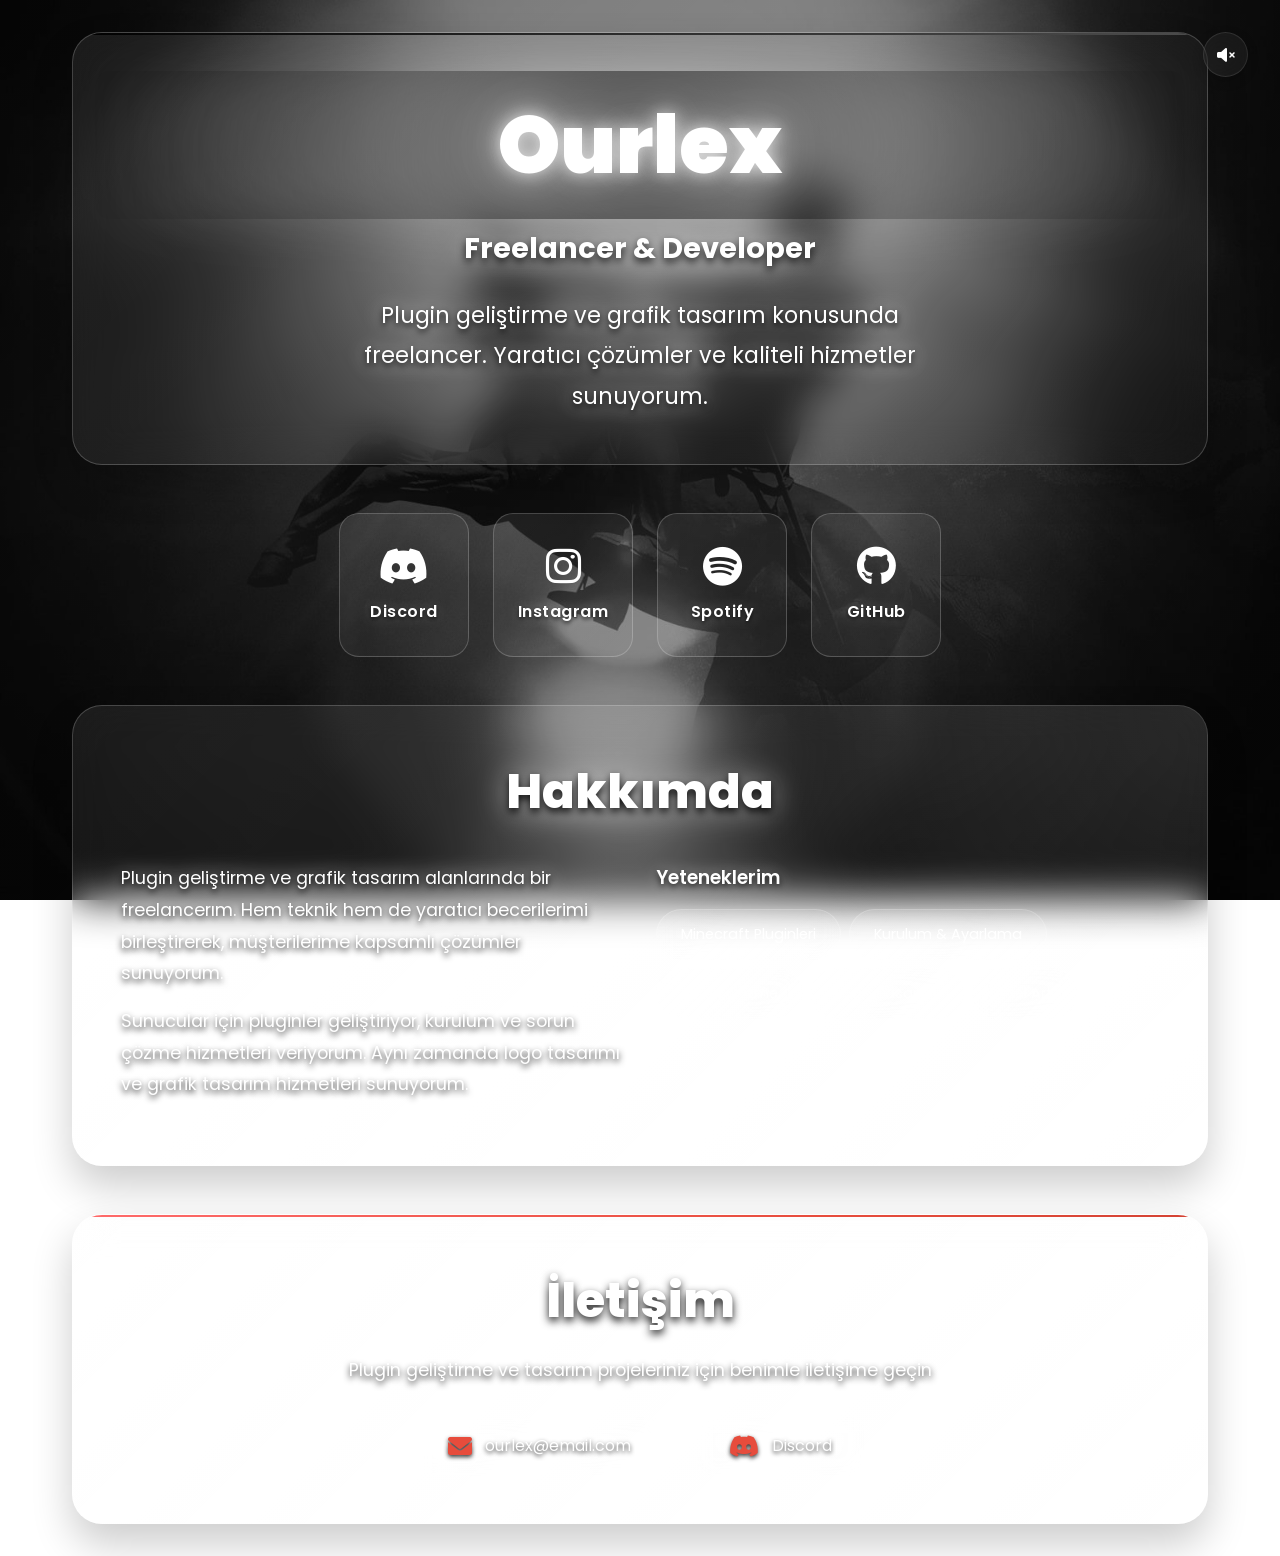
==== index.html @ 7df71405 "Add files via upload" ====
<!DOCTYPE html>
<html lang="tr">
<head>
    <meta charset="UTF-8">
    <meta name="viewport" content="width=device-width, initial-scale=1.0">
    <title>Ourlex - Portföy</title>
    
    <!-- Güvenlik Meta Tag'leri -->
    <meta http-equiv="X-Content-Type-Options" content="nosniff">
    <meta http-equiv="X-Frame-Options" content="DENY">
    <meta http-equiv="X-XSS-Protection" content="1; mode=block">
    <meta name="robots" content="noindex, nofollow, noarchive, nosnippet">
    
    <link rel="icon" type="image/x-icon" href="favicon.ico">
    <link rel="apple-touch-icon" sizes="180x180" href="apple-touch-icon.png">
    <link rel="icon" type="image/png" sizes="32x32" href="favicon-32x32.png">
    <link rel="icon" type="image/png" sizes="16x16" href="favicon-16x16.png">
    <link rel="stylesheet" href="style.css">
    <link href="https://fonts.googleapis.com/css2?family=Poppins:wght@300;400;500;600;700;800;900&family=Dancing+Script:wght@400;500;600;700&display=swap" rel="stylesheet">
    <link rel="stylesheet" href="https://cdnjs.cloudflare.com/ajax/libs/font-awesome/6.0.0/css/all.min.css">
</head>
<body>
    <!-- Background Container -->
    <div class="background-container">
        <video id="bgVideo" autoplay muted loop>
            <source src="background-video.mp4" type="video/mp4">
        </video>
        <div id="bgImage" class="background-image"></div>
        <div class="background-overlay"></div>
    </div>

    <!-- Music Toggle Button -->
    <div class="music-toggle">
        <button id="musicToggleBtn" class="music-btn">
            <i class="fas fa-volume-up"></i>
        </button>
    </div>

    <!-- Audio Element -->
    <audio id="backgroundMusic" loop>
        <source src="background-music.mp3" type="audio/mpeg">
    </audio>

    <!-- Main Container -->
    <div class="container">
        <!-- Profile Section -->
        <section class="profile-section">
            <h1 class="name">Ourlex</h1>
            <p class="title">Freelancer & Developer</p>
            <p class="description">
                Plugin geliştirme ve grafik tasarım konusunda freelancer. 
                Yaratıcı çözümler ve kaliteli hizmetler sunuyorum.
            </p>
        </section>

        <!-- Social Media Links -->
        <div class="social-links">
            <a href="#" class="social-link discord">
                <i class="fab fa-discord"></i>
                <span>Discord</span>
            </a>
            <a href="#" class="social-link instagram">
                <i class="fab fa-instagram"></i>
                <span>Instagram</span>
            </a>
            <a href="#" class="social-link spotify">
                <i class="fab fa-spotify"></i>
                <span>Spotify</span>
            </a>
            <a href="#" class="social-link github">
                <i class="fab fa-github"></i>
                <span>GitHub</span>
            </a>
        </div>

        <!-- About Section -->
        <section class="about-section">
            <h2>Hakkımda</h2>
            <div class="about-content">
                <div class="about-text">
                    <p>
                        Plugin geliştirme ve grafik tasarım alanlarında bir freelancerım. 
                        Hem teknik hem de yaratıcı becerilerimi birleştirerek, müşterilerime kapsamlı çözümler sunuyorum.
                    </p>
                    <p>
                        Sunucular için pluginler geliştiriyor, kurulum ve sorun çözme hizmetleri veriyorum. 
                        Aynı zamanda logo tasarımı ve grafik tasarım hizmetleri sunuyorum.
                    </p>
                </div>
                <div class="skills">
                    <h3>Yeteneklerim</h3>
                    <div class="skill-tags">
                        <span class="skill-tag">Minecraft Pluginleri</span>
                        <span class="skill-tag">Kurulum & Ayarlama</span>
                        <span class="skill-tag">Sorun Çözme</span>
                        <span class="skill-tag">Logo Tasarımı</span>
                        <span class="skill-tag">Pixel Art</span>
                        <span class="skill-tag">Sosyal Medya Tasarımları</span>
                        <span class="skill-tag">Grafik Tasarım</span>
                    </div>
                </div>
            </div>
        </section>

        <!-- Contact Section -->
        <section class="contact-section">
            <h2>İletişim</h2>
            <p>Plugin geliştirme ve tasarım projeleriniz için benimle iletişime geçin</p>
            <div class="contact-info">
                <div class="contact-item">
                    <i class="fas fa-envelope"></i>
                    <span>ourlex@email.com</span>
                </div>
                <a href="#" class="contact-item discord-contact">
                    <i class="fab fa-discord"></i>
                    <span>Discord</span>
                </a>
            </div>
        </section>
    </div>

    <script src="script.js"></script>
    <script src="security.js"></script>
</body>
</html>
---- style.css ----
/* ===== GÜVENLİK STİLLERİ ===== */
/* Kullanıcı seçimini engelle */
* {
    -webkit-user-select: none !important;
    -moz-user-select: none !important;
    -ms-user-select: none !important;
    user-select: none !important;
    -webkit-touch-callout: none !important;
    -webkit-tap-highlight-color: transparent !important;
}

/* Metin seçimini engelle */
body, html {
    -webkit-user-select: none !important;
    -moz-user-select: none !important;
    -ms-user-select: none !important;
    user-select: none !important;
}

/* Geliştirici araçları için gizli stil */
@media screen and (max-width: 1px) {
    body::after {
        content: "🚫 Geliştirici araçları kullanımı yasaktır!";
        position: fixed;
        top: 0;
        left: 0;
        width: 100vw;
        height: 100vh;
        background: #000;
        color: #ff0000;
        display: flex;
        align-items: center;
        justify-content: center;
        font-size: 24px;
        font-weight: bold;
        z-index: 999999;
    }
}

/* ===== GÜVENLİK STİLLERİ SONU ===== */

* {
    margin: 0;
    padding: 0;
    box-sizing: border-box;
}

body {
    font-family: 'Poppins', sans-serif;
    line-height: 1.6;
    color: #ffffff;
    overflow-x: hidden;
}

/* Background */
.background-container {
    position: fixed;
    top: 0;
    left: 0;
    width: 100%;
    height: 100%;
    z-index: -1;
}

.background-container video,
.background-image {
    width: 100%;
    height: 100%;
    object-fit: cover;
    transition: all 0.5s ease;
    position: absolute;
    top: 0;
    left: 0;
}

.background-container video {
    display: none;
}

.background-image {
    background-size: cover;
    background-position: center;
    background-repeat: no-repeat;
    background-image: url('background-image.jpg');
    display: block;
}

.background-overlay {
    position: absolute;
    top: 0;
    left: 0;
    width: 100%;
    height: 100%;
    background: linear-gradient(135deg, rgba(0, 0, 0, 0.4), rgba(0, 0, 0, 0.2));
    animation: overlayPulse 8s ease-in-out infinite;
}

@keyframes overlayPulse {
    0%, 100% { opacity: 0.4; }
    50% { opacity: 0.2; }
}

/* Container */
.container {
    max-width: 1200px;
    margin: 0 auto;
    padding: 2rem;
    position: relative;
    z-index: 1;
    animation: containerFadeIn 1s ease-out;
}

@keyframes containerFadeIn {
    from {
        opacity: 0;
        transform: translateY(30px);
    }
    to {
        opacity: 1;
        transform: translateY(0);
    }
}

/* Profile Section */
.profile-section {
    text-align: center;
    margin-bottom: 3rem;
    padding: 3rem 2rem;
    background: linear-gradient(135deg, rgba(255, 255, 255, 0.08), rgba(255, 255, 255, 0.03));
    backdrop-filter: blur(20px);
    border-radius: 30px;
    border: 1px solid rgba(255, 255, 255, 0.2);
    box-shadow: 0 20px 40px rgba(0, 0, 0, 0.2);
    position: relative;
    overflow: hidden;
    animation: profileSlideIn 1.2s ease-out;
}

@keyframes profileSlideIn {
    from {
        opacity: 0;
        transform: translateY(50px) scale(0.9);
    }
    to {
        opacity: 1;
        transform: translateY(0) scale(1);
    }
}

.profile-section::before {
    content: '';
    position: absolute;
    top: 0;
    left: 0;
    right: 0;
    height: 2px;
    background: linear-gradient(90deg, #000000, #333333, #666666, #000000);
    background-size: 200% 100%;
    animation: gradientShift 3s ease-in-out infinite;
}

@keyframes gradientShift {
    0%, 100% { background-position: 0% 50%; }
    50% { background-position: 100% 50%; }
}



.name {
    font-size: 5rem;
    font-weight: 900;
    margin-bottom: 0.5rem;
    color: #ffffff;
    text-shadow: 
        0 0 15px rgba(255, 255, 255, 0.6),
        0 0 30px rgba(255, 255, 255, 0.4),
        0 0 45px rgba(255, 255, 255, 0.2);
    filter: drop-shadow(0 0 30px rgba(255, 255, 255, 0.8));
    position: relative;
    z-index: 2;
}

.name::before {
    content: '';
    position: absolute;
    top: -10px;
    left: -10px;
    right: -10px;
    bottom: -10px;
    background: radial-gradient(circle, rgba(0, 0, 0, 0.5) 0%, rgba(0, 0, 0, 0.2) 50%, rgba(0, 0, 0, 0.1) 80%, transparent 100%);
    border-radius: 15px;
    z-index: -1;
    pointer-events: none;
}

@keyframes gradientText {
    0%, 100% { background-position: 0% 50%; }
    50% { background-position: 100% 50%; }
}

.title {
    font-size: 1.8rem;
    color: #ffffff;
    margin-bottom: 1.5rem;
    margin-top: 1rem;
    font-weight: 700;
    text-shadow: 0 4px 8px rgba(0, 0, 0, 0.9);
    filter: drop-shadow(0 0 12px rgba(255, 255, 255, 0.5));
}

.description {
    font-size: 1.4rem;
    color: #ffffff;
    max-width: 600px;
    margin: 0 auto;
    line-height: 1.8;
    text-shadow: 0 3px 6px rgba(0, 0, 0, 0.9);
    filter: drop-shadow(0 0 10px rgba(255, 255, 255, 0.4));
}

/* Social Media Links */
.social-links {
    display: flex;
    justify-content: center;
    flex-wrap: wrap;
    gap: 1.5rem;
    margin-bottom: 3rem;
    animation: socialLinksFadeIn 1.5s ease-out 0.3s both;
}

@keyframes socialLinksFadeIn {
    from {
        opacity: 0;
        transform: translateY(30px);
    }
    to {
        opacity: 1;
        transform: translateY(0);
    }
}

.social-link {
    display: flex;
    flex-direction: column;
    align-items: center;
    padding: 2rem 1.5rem;
    background: linear-gradient(135deg, rgba(255, 255, 255, 0.08), rgba(255, 255, 255, 0.03));
    backdrop-filter: blur(20px);
    border-radius: 20px;
    border: 1px solid rgba(255, 255, 255, 0.2);
    text-decoration: none;
    color: #ffffff;
    transition: all 0.4s ease;
    min-width: 130px;
    position: relative;
    overflow: hidden;
    animation: socialLinkBounce 0.6s ease-out;
}

@keyframes socialLinkBounce {
    0% {
        opacity: 0;
        transform: translateY(20px) scale(0.8);
    }
    50% {
        transform: translateY(-5px) scale(1.05);
    }
    100% {
        opacity: 1;
        transform: translateY(0) scale(1);
    }
}

.social-link::before {
    content: '';
    position: absolute;
    top: 0;
    left: -100%;
    width: 100%;
    height: 100%;
    background: linear-gradient(90deg, transparent, rgba(255, 255, 255, 0.2), transparent);
    transition: left 0.5s ease;
}

.social-link:hover::before {
    left: 100%;
}

.social-link:hover {
    transform: translateY(-10px) scale(1.05);
    box-shadow: 0 20px 40px rgba(0, 0, 0, 0.3);
    border-color: rgba(255, 255, 255, 0.4);
    background: linear-gradient(135deg, rgba(255, 255, 255, 0.15), rgba(255, 255, 255, 0.08));
}

.social-link i {
    font-size: 2.5rem;
    margin-bottom: 0.8rem;
    transition: all 0.3s ease;
}

.social-link:hover i {
    transform: scale(1.2) rotate(10deg);
}

.social-link span {
    font-size: 1rem;
    font-weight: 600;
    letter-spacing: 0.5px;
    text-shadow: 0 2px 4px rgba(0, 0, 0, 0.8);
    filter: drop-shadow(0 0 6px rgba(255, 255, 255, 0.2));
}

/* Social Media Colors */
.social-link.discord:hover {
    background: rgba(114, 137, 218, 0.8);
    border-color: #7289da;
}

.social-link.instagram:hover {
    background: linear-gradient(45deg, rgba(225, 48, 108, 0.8), rgba(245, 96, 64, 0.8));
    border-color: #e1306c;
}

.social-link.spotify:hover {
    background: rgba(30, 215, 96, 0.8);
    border-color: #1db954;
}

.social-link.behance:hover {
    background: rgba(0, 87, 255, 0.8);
    border-color: #0057ff;
}

.social-link.github:hover {
    background: rgba(36, 41, 46, 0.8);
    border-color: #24292e;
}

/* About Section */
.about-section {
    background: linear-gradient(135deg, rgba(255, 255, 255, 0.08), rgba(255, 255, 255, 0.03));
    backdrop-filter: blur(20px);
    border-radius: 30px;
    border: 1px solid rgba(255, 255, 255, 0.2);
    padding: 3rem;
    margin-bottom: 3rem;
    box-shadow: 0 20px 40px rgba(0, 0, 0, 0.2);
    position: relative;
    overflow: hidden;
}

.about-section::after {
    content: '';
    position: absolute;
    top: -50%;
    right: -50%;
    width: 100%;
    height: 100%;
    background: radial-gradient(circle, rgba(255, 255, 255, 0.1) 0%, transparent 70%);
    animation: float 6s ease-in-out infinite;
}

@keyframes float {
    0%, 100% { transform: translateY(0px) rotate(0deg); }
    50% { transform: translateY(-20px) rotate(180deg); }
}

.about-section h2 {
    text-align: center;
    font-size: 3rem;
    margin-bottom: 2rem;
    color: #ffffff;
    text-shadow: 0 4px 8px rgba(0, 0, 0, 0.9);
    font-weight: 800;
    filter: drop-shadow(0 0 15px rgba(255, 255, 255, 0.5));
}

.about-content {
    display: grid;
    grid-template-columns: 1fr 1fr;
    gap: 2rem;
}

.about-text p {
    margin-bottom: 1rem;
    color: #ffffff;
    line-height: 1.8;
    font-size: 1.1rem;
    text-shadow: 0 3px 6px rgba(0, 0, 0, 0.9);
    filter: drop-shadow(0 0 10px rgba(255, 255, 255, 0.4));
}

.skills h3 {
    margin-bottom: 1rem;
    color: #ffffff;
    text-shadow: 0 3px 6px rgba(0, 0, 0, 0.8);
    font-weight: 600;
    filter: drop-shadow(0 0 8px rgba(255, 255, 255, 0.3));
}

.skill-tags {
    display: flex;
    flex-wrap: wrap;
    gap: 0.5rem;
}

.skill-tag {
    background: linear-gradient(135deg, rgba(255, 255, 255, 0.12), rgba(255, 255, 255, 0.05));
    padding: 0.8rem 1.5rem;
    border-radius: 30px;
    font-size: 0.9rem;
    color: #ffffff;
    border: 1px solid rgba(255, 255, 255, 0.2);
    transition: all 0.4s ease;
    backdrop-filter: blur(10px);
    position: relative;
    overflow: hidden;
}

.skill-tag::before {
    content: '';
    position: absolute;
    top: 0;
    left: -100%;
    width: 100%;
    height: 100%;
    background: linear-gradient(90deg, transparent, rgba(255, 255, 255, 0.3), transparent);
    transition: left 0.5s ease;
}

.skill-tag:hover::before {
    left: 100%;
}

.skill-tag:hover {
    background: linear-gradient(135deg, rgba(255, 255, 255, 0.2), rgba(255, 255, 255, 0.1));
    transform: scale(1.1) translateY(-2px);
    border-color: rgba(255, 255, 255, 0.4);
    box-shadow: 0 10px 20px rgba(0, 0, 0, 0.2);
}

/* Contact Section */
.contact-section {
    background: linear-gradient(135deg, rgba(255, 255, 255, 0.08), rgba(255, 255, 255, 0.03));
    backdrop-filter: blur(20px);
    border-radius: 30px;
    border: 1px solid rgba(255, 255, 255, 0.2);
    padding: 3rem;
    text-align: center;
    box-shadow: 0 20px 40px rgba(0, 0, 0, 0.2);
    position: relative;
    overflow: hidden;
}

.contact-section::before {
    content: '';
    position: absolute;
    top: 0;
    left: 0;
    right: 0;
    height: 2px;
    background: linear-gradient(90deg, #ff6b6b, #e74c3c, #c0392b, #ff6b6b);
    background-size: 200% 100%;
    animation: gradientShift 3s ease-in-out infinite;
}

.contact-section h2 {
    font-size: 3rem;
    margin-bottom: 1rem;
    color: #ffffff;
    text-shadow: 0 4px 8px rgba(0, 0, 0, 0.9);
    font-weight: 800;
    filter: drop-shadow(0 0 15px rgba(255, 255, 255, 0.5));
}

.contact-section p {
    color: #ffffff;
    margin-bottom: 2rem;
    font-size: 1.1rem;
    text-shadow: 0 3px 6px rgba(0, 0, 0, 0.9);
    filter: drop-shadow(0 0 10px rgba(255, 255, 255, 0.4));
}

.contact-info {
    display: flex;
    justify-content: center;
    gap: 2rem;
    flex-wrap: wrap;
}

.contact-item {
    display: flex;
    align-items: center;
    gap: 0.8rem;
    color: #ffffff;
    padding: 1rem 2rem;
    background: rgba(255, 255, 255, 0.08);
    border-radius: 15px;
    border: 1px solid rgba(255, 255, 255, 0.2);
    transition: all 0.3s ease;
    backdrop-filter: blur(10px);
    text-shadow: 0 2px 4px rgba(0, 0, 0, 0.8);
    filter: drop-shadow(0 0 6px rgba(255, 255, 255, 0.2));
}

.contact-item:hover {
    background: rgba(255, 255, 255, 0.15);
    transform: translateY(-3px);
    box-shadow: 0 10px 20px rgba(0, 0, 0, 0.2);
}

.contact-item i {
    color: #e74c3c;
    font-size: 1.5rem;
    transition: all 0.3s ease;
}

.contact-item:hover i {
    transform: scale(1.2) rotate(10deg);
    color: #ff6b6b;
}

.discord-contact {
    text-decoration: none;
}

.discord-contact:hover {
    background: rgba(114, 137, 218, 0.8);
    border-color: #7289da;
    transform: translateY(-3px);
    box-shadow: 0 10px 20px rgba(0, 0, 0, 0.2);
    text-decoration: none;
}

.discord-contact:hover i {
    color: #ffffff;
}

/* Music Toggle Button */
.music-toggle {
    position: fixed;
    top: 2rem;
    right: 2rem;
    z-index: 1000;
}

.music-btn {
    width: 45px;
    height: 45px;
    border-radius: 50%;
    background: rgba(255, 255, 255, 0.1);
    border: 1px solid rgba(255, 255, 255, 0.2);
    color: #ffffff;
    cursor: pointer;
    display: flex;
    align-items: center;
    justify-content: center;
    font-size: 1rem;
    transition: all 0.3s ease;
    backdrop-filter: blur(15px);
    box-shadow: 0 4px 12px rgba(0, 0, 0, 0.2);
    position: relative;
    overflow: hidden;
}

.music-btn::before {
    content: '';
    position: absolute;
    top: 0;
    left: 0;
    right: 0;
    bottom: 0;
    border-radius: 50%;
    background: linear-gradient(45deg, rgba(255, 107, 107, 0.3), rgba(78, 205, 196, 0.3));
    opacity: 0;
    transition: opacity 0.3s ease;
}

.music-btn:hover::before {
    opacity: 1;
}

.music-btn:hover {
    transform: scale(1.05);
    box-shadow: 0 6px 16px rgba(0, 0, 0, 0.3);
    border-color: rgba(255, 255, 255, 0.4);
}

.music-btn:active {
    transform: scale(0.95);
}

.music-btn.muted {
    background: rgba(255, 255, 255, 0.05);
    border-color: rgba(255, 255, 255, 0.1);
}

.music-btn.muted::before {
    background: linear-gradient(45deg, rgba(255, 107, 107, 0.2), rgba(150, 150, 150, 0.2));
}

.music-btn i {
    position: relative;
    z-index: 1;
    transition: all 0.3s ease;
}

.music-btn:hover i {
    transform: scale(1.1);
}



/* Responsive Design */
@media (max-width: 768px) {
    .container {
        padding: 1rem;
    }
    
    .name {
        font-size: 3rem;
    }
    
    .about-content {
        grid-template-columns: 1fr;
    }
    
    .social-links {
        gap: 0.5rem;
    }
    
    .social-link {
        min-width: 100px;
        padding: 1rem;
    }
    
    .contact-info {
        flex-direction: column;
        gap: 1rem;
    }
    
    .video-upload {
        bottom: 1rem;
        right: 1rem;
        left: 1rem;
    }
}

@media (max-width: 480px) {
    .profile-section {
        padding: 1rem;
    }
    
    .social-link {
        min-width: 80px;
        padding: 0.8rem;
    }
    
    .social-link i {
        font-size: 1.5rem;
    }
    
    .social-link span {
        font-size: 0.8rem;
    }
}
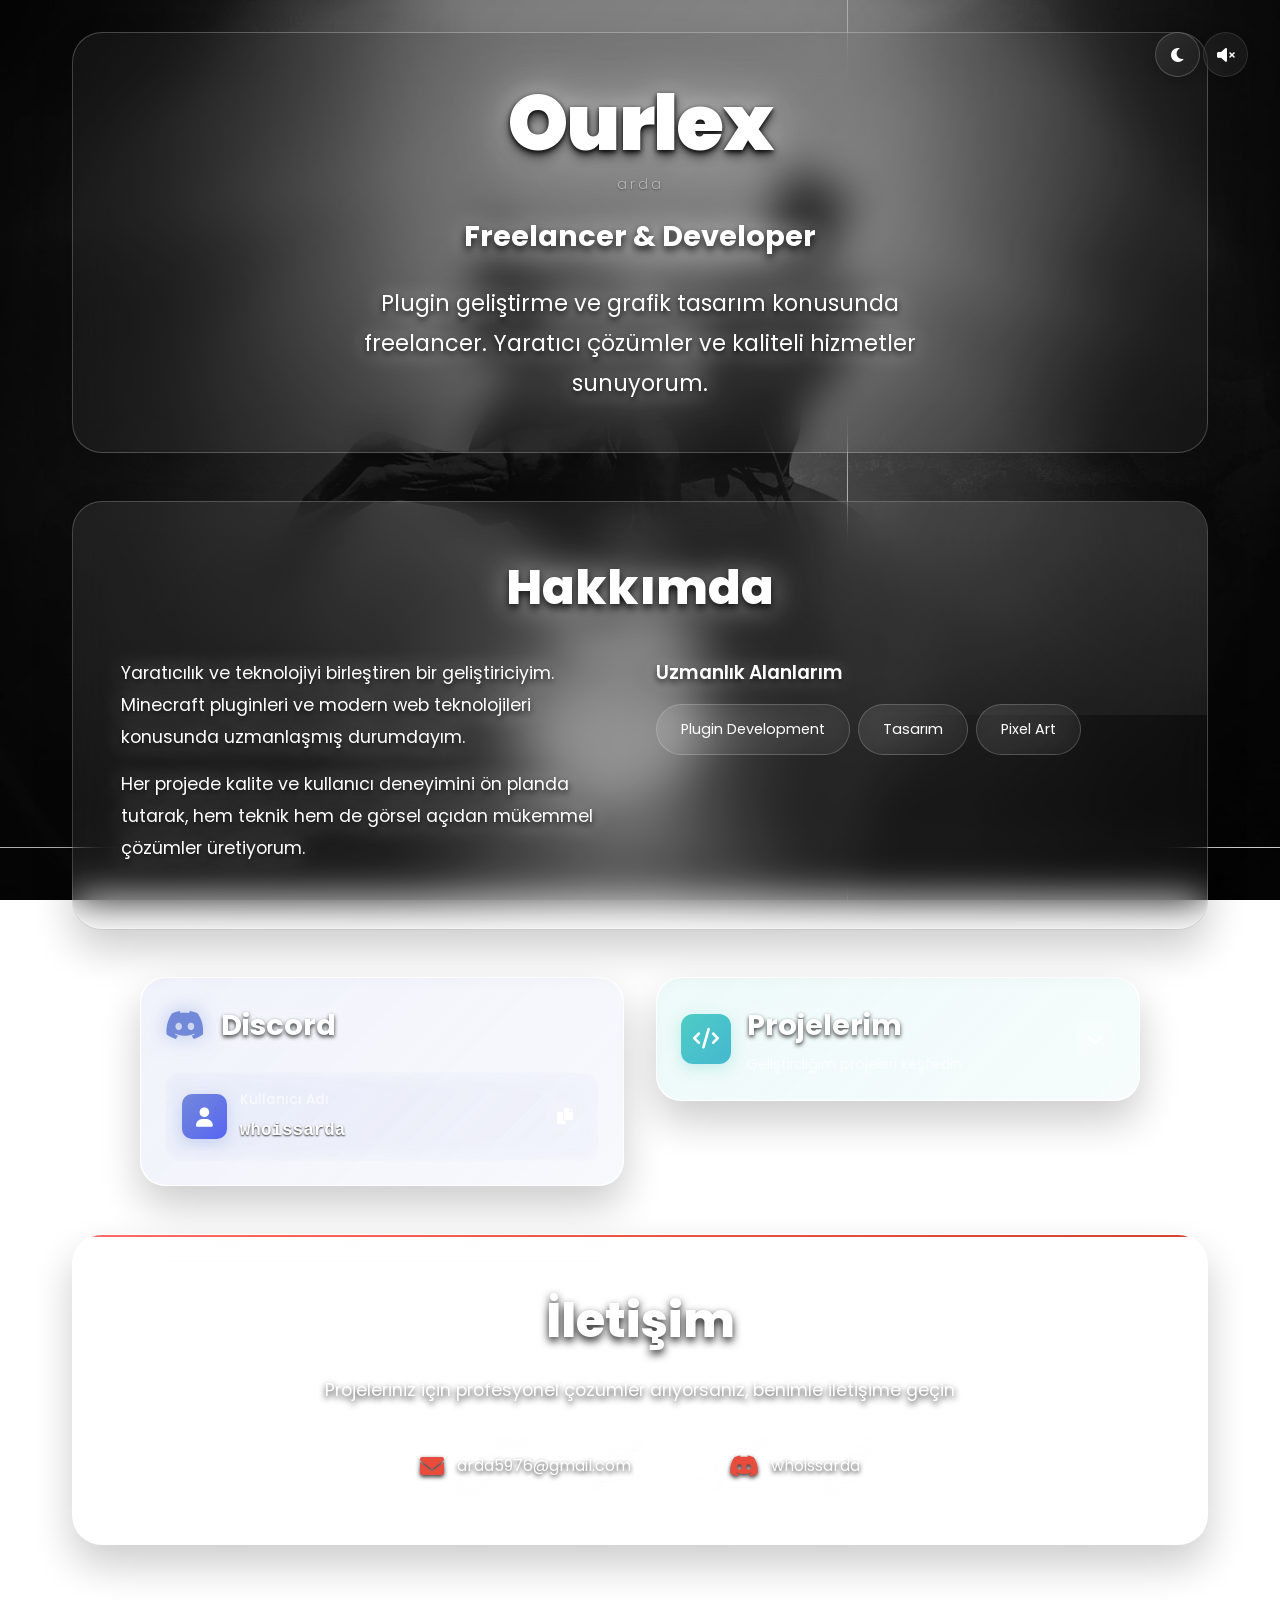
==== commit 20ab9be3: "Add files via upload" ====
--- a/index.html
+++ b/index.html
@@ -3,7 +3,7 @@
 <head>
     <meta charset="UTF-8">
     <meta name="viewport" content="width=device-width, initial-scale=1.0">
-    <title>Ourlex - Portföy</title>
+    <title>Ourlex</title>
     
     <!-- Güvenlik Meta Tag'leri -->
     <meta http-equiv="X-Content-Type-Options" content="nosniff">
@@ -11,10 +11,11 @@
     <meta http-equiv="X-XSS-Protection" content="1; mode=block">
     <meta name="robots" content="noindex, nofollow, noarchive, nosnippet">
     
-    <link rel="icon" type="image/x-icon" href="favicon.ico">
-    <link rel="apple-touch-icon" sizes="180x180" href="apple-touch-icon.png">
-    <link rel="icon" type="image/png" sizes="32x32" href="favicon-32x32.png">
-    <link rel="icon" type="image/png" sizes="16x16" href="favicon-16x16.png">
+    <link rel="icon" type="image/x-icon" href="favicon.ico?v=2">
+    <link rel="apple-touch-icon" sizes="180x180" href="apple-touch-icon.png?v=2">
+    <link rel="icon" type="image/png" sizes="32x32" href="favicon-32x32.png?v=2">
+    <link rel="icon" type="image/png" sizes="16x16" href="favicon-16x16.png?v=2">
+    <link rel="shortcut icon" href="favicon-32x32.png?v=2">
     <link rel="stylesheet" href="style.css">
     <link href="https://fonts.googleapis.com/css2?family=Poppins:wght@300;400;500;600;700;800;900&family=Dancing+Script:wght@400;500;600;700&display=swap" rel="stylesheet">
     <link rel="stylesheet" href="https://cdnjs.cloudflare.com/ajax/libs/font-awesome/6.0.0/css/all.min.css">
@@ -36,6 +37,13 @@
         </button>
     </div>
 
+    <!-- Theme Toggle Button -->
+    <div class="theme-toggle">
+        <button id="themeToggleBtn" class="theme-btn">
+            <i class="fas fa-moon"></i>
+        </button>
+    </div>
+
     <!-- Audio Element -->
     <audio id="backgroundMusic" loop>
         <source src="background-music.mp3" type="audio/mpeg">
@@ -46,6 +54,7 @@
         <!-- Profile Section -->
         <section class="profile-section">
             <h1 class="name">Ourlex</h1>
+            <p class="subtitle-small">arda</p>
             <p class="title">Freelancer & Developer</p>
             <p class="description">
                 Plugin geliştirme ve grafik tasarım konusunda freelancer. 
@@ -53,71 +62,127 @@
             </p>
         </section>
 
-        <!-- Social Media Links -->
-        <div class="social-links">
-            <a href="#" class="social-link discord">
-                <i class="fab fa-discord"></i>
-                <span>Discord</span>
-            </a>
-            <a href="#" class="social-link instagram">
-                <i class="fab fa-instagram"></i>
-                <span>Instagram</span>
-            </a>
-            <a href="#" class="social-link spotify">
-                <i class="fab fa-spotify"></i>
-                <span>Spotify</span>
-            </a>
-            <a href="#" class="social-link github">
-                <i class="fab fa-github"></i>
-                <span>GitHub</span>
-            </a>
-        </div>
-
         <!-- About Section -->
         <section class="about-section">
             <h2>Hakkımda</h2>
             <div class="about-content">
                 <div class="about-text">
                     <p>
-                        Plugin geliştirme ve grafik tasarım alanlarında bir freelancerım. 
-                        Hem teknik hem de yaratıcı becerilerimi birleştirerek, müşterilerime kapsamlı çözümler sunuyorum.
+                        Yaratıcılık ve teknolojiyi birleştiren bir geliştiriciyim. 
+                        Minecraft pluginleri ve modern web teknolojileri konusunda uzmanlaşmış durumdayım.
                     </p>
                     <p>
-                        Sunucular için pluginler geliştiriyor, kurulum ve sorun çözme hizmetleri veriyorum. 
-                        Aynı zamanda logo tasarımı ve grafik tasarım hizmetleri sunuyorum.
+                        Her projede kalite ve kullanıcı deneyimini ön planda tutarak, 
+                        hem teknik hem de görsel açıdan mükemmel çözümler üretiyorum.
                     </p>
                 </div>
                 <div class="skills">
-                    <h3>Yeteneklerim</h3>
+                    <h3>Uzmanlık Alanlarım</h3>
                     <div class="skill-tags">
-                        <span class="skill-tag">Minecraft Pluginleri</span>
-                        <span class="skill-tag">Kurulum & Ayarlama</span>
-                        <span class="skill-tag">Sorun Çözme</span>
-                        <span class="skill-tag">Logo Tasarımı</span>
+                        <span class="skill-tag">Plugin Development</span>
+                        <span class="skill-tag">Tasarım</span>
                         <span class="skill-tag">Pixel Art</span>
-                        <span class="skill-tag">Sosyal Medya Tasarımları</span>
-                        <span class="skill-tag">Grafik Tasarım</span>
                     </div>
                 </div>
             </div>
         </section>
 
+        <!-- Discord and Projects Section -->
+        <div class="discord-projects-container">
+            <!-- Discord Section -->
+            <div class="discord-section">
+                <div class="discord-container">
+                    <div class="discord-header">
+                        <i class="fab fa-discord"></i>
+                        <h3>Discord</h3>
+                    </div>
+                    <div class="discord-links">
+                        <div class="discord-profile" id="discordProfile">
+                            <div class="discord-icon">
+                                <i class="fas fa-user"></i>
+                            </div>
+                            <div class="discord-info">
+                                <span class="discord-label">Kullanıcı Adı</span>
+                                <span class="discord-username">whoissarda</span>
+                            </div>
+                            <div class="discord-action">
+                                <i class="fas fa-copy"></i>
+                            </div>
+                        </div>
+                        
+                    </div>
+                </div>
+            </div>
+
+            <!-- Projects Section -->
+            <div class="projects-section">
+                <div class="projects-toggle" id="projectsToggle">
+                    <div class="projects-toggle-content">
+                        <div class="projects-icon">
+                            <i class="fas fa-code"></i>
+                        </div>
+                        <div class="projects-info">
+                            <h3>Projelerim</h3>
+                            <p>Geliştirdiğim projeleri keşfedin</p>
+                        </div>
+                        <div class="projects-arrow">
+                            <i class="fas fa-chevron-down"></i>
+                        </div>
+                    </div>
+                </div>
+                
+                <div class="projects-content" id="projectsContent">
+                    <div class="projects-grid">
+                        <div class="project-card">
+                            <div class="project-image">
+                                <i class="fas fa-cube"></i>
+                            </div>
+                            <div class="project-info">
+                                <h4>ACollection Plugin</h4>
+                                <p>Minecraft için gelişmiş koleksiyon ve ödül sistemi içeren premium plugin.</p>
+                                <div class="project-tech">
+                                    <span class="tech-tag">Java</span>
+                                </div>
+                            </div>
+                        </div>
+
+                        <div class="project-card">
+                            <div class="project-image">
+                                <i class="fas fa-store"></i>
+                            </div>
+                            <div class="project-info">
+                                <h4>ABlackMarket</h4>
+                                <p>Minecraft sunucuları için gizli kara borsa ve yasaklı eşya ticareti sistemi.</p>
+                                <div class="project-tech">
+                                    <span class="tech-tag">Java</span>
+                                </div>
+                            </div>
+                        </div>
+                    </div>
+                </div>
+            </div>
+        </div>
+
         <!-- Contact Section -->
         <section class="contact-section">
             <h2>İletişim</h2>
-            <p>Plugin geliştirme ve tasarım projeleriniz için benimle iletişime geçin</p>
+            <p>Projeleriniz için profesyonel çözümler arıyorsanız, benimle iletişime geçin</p>
             <div class="contact-info">
-                <div class="contact-item">
+                <div class="contact-item email-contact" id="contactEmail">
                     <i class="fas fa-envelope"></i>
-                    <span>ourlex@email.com</span>
+                    <span>arda5976@gmail.com</span>
                 </div>
-                <a href="#" class="contact-item discord-contact">
+                <div class="contact-item discord-contact" id="contactDiscord">
                     <i class="fab fa-discord"></i>
-                    <span>Discord</span>
-                </a>
+                    <span>whoissarda</span>
+                </div>
             </div>
         </section>
     </div>
+
+    <footer class="site-footer">
+        <p>Made by Ourlex</p>
+    </footer>
 
     <script src="script.js"></script>
     <script src="security.js"></script>
--- a/style.css
+++ b/style.css
@@ -39,6 +39,55 @@
 
 /* ===== GÜVENLİK STİLLERİ SONU ===== */
 
+/* ===== NOTIFICATION STYLES ===== */
+.glass-notification {
+    position: fixed !important;
+    top: 30px !important;
+    right: 30px !important;
+    z-index: 999999 !important;
+    pointer-events: auto !important;
+}
+
+.glass-notification * {
+    pointer-events: auto !important;
+}
+/* ===== NOTIFICATION STYLES SONU ===== */
+
+/* ===== THEME VARIABLES ===== */
+:root {
+    /* Dark Theme (Default) */
+    --bg-primary: #000000;
+    --bg-secondary: rgba(0, 0, 0, 0.4);
+    --bg-overlay: linear-gradient(135deg, rgba(0, 0, 0, 0.4), rgba(0, 0, 0, 0.2));
+    --text-primary: #ffffff;
+    --text-secondary: rgba(255, 255, 255, 0.85);
+    --card-bg: linear-gradient(135deg, rgba(255, 255, 255, 0.08), rgba(255, 255, 255, 0.03));
+    --card-border: rgba(255, 255, 255, 0.2);
+    --shadow-color: rgba(0, 0, 0, 0.2);
+    --accent-color: #e74c3c;
+    --accent-hover: #ff6b6b;
+    --gradient-top: linear-gradient(90deg, #000000, #333333, #666666, #000000);
+    --gradient-bottom: linear-gradient(90deg, #ff6b6b, #e74c3c, #c0392b, #ff6b6b);
+    --background-image: url('background-image.jpg');
+}
+
+[data-theme="white"] {
+    /* White Theme - Professional & Readable */
+    --bg-primary: #f8f9fa;
+    --bg-secondary: rgba(255, 255, 255, 0.95);
+    --bg-overlay: linear-gradient(135deg, rgba(248, 249, 250, 0.9), rgba(255, 255, 255, 0.8));
+    --text-primary: #1a1a1a;
+    --text-secondary: #222222;
+    --card-bg: rgba(255, 255, 255, 0.7);
+    --card-border: rgba(0, 0, 0, 0.05);
+    --shadow-color: rgba(0, 0, 0, 0.08);
+    --accent-color: #6c63ff;
+    --accent-hover: #5a52d5;
+    --gradient-top: linear-gradient(90deg, #6c63ff, #8b7fff, #a599ff, #6c63ff);
+    --gradient-bottom: linear-gradient(90deg, #6c63ff, #8b7fff, #a599ff, #6c63ff);
+    --background-image: url('background-image-white.jpg');
+}
+
 * {
     margin: 0;
     padding: 0;
@@ -48,8 +97,57 @@
 body {
     font-family: 'Poppins', sans-serif;
     line-height: 1.6;
-    color: #ffffff;
+    color: var(--text-primary);
     overflow-x: hidden;
+    transition: all 0.5s ease;
+}
+
+body.theme-transitioning {
+    transition: none !important;
+}
+
+body.theme-transitioning .background-image {
+    transform: scale(1) !important;
+    transition: none !important;
+}
+
+body.theme-transitioning .background-container {
+    transform: scale(1) !important;
+}
+
+body.theme-transitioning .background-overlay {
+    transform: scale(1) !important;
+}
+
+/* Arka planı tüm animasyonlardan koru */
+.background-container,
+.background-container *,
+.background-image,
+.background-overlay {
+    transform: scale(1) translateZ(0) !important;
+    animation: none !important;
+    transition: opacity 0.6s ease !important;
+    will-change: opacity !important;
+    backface-visibility: hidden !important;
+    perspective: 1000px !important;
+}
+
+/* Sadece overlay pulse animasyonuna izin ver */
+.background-overlay {
+    animation: overlayPulse 8s ease-in-out infinite !important;
+}
+
+/* Tema geçişi sırasında tüm arka plan animasyonlarını durdur */
+body.theme-transitioning .background-container,
+body.theme-transitioning .background-container *,
+body.theme-transitioning .background-image,
+body.theme-transitioning .background-overlay {
+    animation: none !important;
+    transform: scale(1) translateZ(0) !important;
+    transition: opacity 0.8s ease !important;
+    will-change: opacity !important;
+    backface-visibility: hidden !important;
+    perspective: 1000px !important;
 }
 
 /* Background */
@@ -60,6 +158,10 @@
     width: 100%;
     height: 100%;
     z-index: -1;
+    overflow: hidden;
+    transform: scale(1) !important;
+    animation: none !important;
+    transition: none !important;
 }
 
 .background-container video,
@@ -67,10 +169,13 @@
     width: 100%;
     height: 100%;
     object-fit: cover;
-    transition: all 0.5s ease;
     position: absolute;
     top: 0;
     left: 0;
+    transition: opacity 0.6s ease;
+    transform: scale(1) !important;
+    will-change: opacity;
+    animation: none !important;
 }
 
 .background-container video {
@@ -81,8 +186,9 @@
     background-size: cover;
     background-position: center;
     background-repeat: no-repeat;
-    background-image: url('background-image.jpg');
+    background-image: var(--background-image);
     display: block;
+    transform: scale(1);
 }
 
 .background-overlay {
@@ -91,8 +197,10 @@
     left: 0;
     width: 100%;
     height: 100%;
-    background: linear-gradient(135deg, rgba(0, 0, 0, 0.4), rgba(0, 0, 0, 0.2));
+    background: var(--bg-overlay);
     animation: overlayPulse 8s ease-in-out infinite;
+    transition: all 0.5s ease;
+    transform: scale(1) !important;
 }
 
 @keyframes overlayPulse {
@@ -126,14 +234,21 @@
     text-align: center;
     margin-bottom: 3rem;
     padding: 3rem 2rem;
-    background: linear-gradient(135deg, rgba(255, 255, 255, 0.08), rgba(255, 255, 255, 0.03));
+    background: var(--card-bg);
     backdrop-filter: blur(20px);
     border-radius: 30px;
-    border: 1px solid rgba(255, 255, 255, 0.2);
-    box-shadow: 0 20px 40px rgba(0, 0, 0, 0.2);
+    border: 1px solid var(--card-border);
+    box-shadow: 0 20px 40px var(--shadow-color);
     position: relative;
     overflow: hidden;
     animation: profileSlideIn 1.2s ease-out;
+    transition: all 0.5s ease;
+}
+
+.profile-section:hover {
+    transform: translateY(-8px) scale(1.02);
+    box-shadow: 0 25px 50px var(--shadow-color);
+    transition: all 0.3s ease;
 }
 
 @keyframes profileSlideIn {
@@ -147,16 +262,46 @@
     }
 }
 
+/* Profile section gradient overlay for better text contrast */
 .profile-section::before {
     content: '';
     position: absolute;
     top: 0;
     left: 0;
     right: 0;
-    height: 2px;
-    background: linear-gradient(90deg, #000000, #333333, #666666, #000000);
-    background-size: 200% 100%;
-    animation: gradientShift 3s ease-in-out infinite;
+    bottom: 0;
+    background: linear-gradient(
+        135deg,
+        rgba(0, 0, 0, 0.1) 0%,
+        rgba(0, 0, 0, 0.05) 30%,
+        rgba(0, 0, 0, 0.02) 60%,
+        transparent 100%
+    );
+    border-radius: 30px;
+    z-index: 1;
+    pointer-events: none;
+}
+
+/* Dark theme - stronger overlay for better contrast */
+:root .profile-section::before {
+    background: linear-gradient(
+        135deg,
+        rgba(0, 0, 0, 0.3) 0%,
+        rgba(0, 0, 0, 0.15) 30%,
+        rgba(0, 0, 0, 0.08) 60%,
+        transparent 100%
+    );
+}
+
+/* White theme - subtle overlay */
+[data-theme="white"] .profile-section::before {
+    background: linear-gradient(
+        135deg,
+        rgba(0, 0, 0, 0.05) 0%,
+        rgba(0, 0, 0, 0.02) 30%,
+        rgba(0, 0, 0, 0.01) 60%,
+        transparent 100%
+    );
 }
 
 @keyframes gradientShift {
@@ -164,33 +309,132 @@
     50% { background-position: 100% 50%; }
 }
 
-
-
+/* Enhanced Animations */
+@keyframes themeTransition {
+    0% { opacity: 0.8; transform: scale(0.98); }
+    50% { opacity: 0.9; transform: scale(1.02); }
+    100% { opacity: 1; transform: scale(1); }
+}
+
+@keyframes buttonPulse {
+    0%, 100% { transform: scale(1); }
+    50% { transform: scale(1.05); }
+}
+
+/* Removed cardFloat animation - using hover transform instead */
+
+@keyframes textGlow {
+    0%, 100% { text-shadow: 0 0 5px rgba(255, 255, 255, 0.3); }
+    50% { text-shadow: 0 0 20px rgba(255, 255, 255, 0.6), 0 0 30px rgba(255, 255, 255, 0.4); }
+}
+
+
+
+/* Brand Title - Ourlex - Enhanced & Stylish */
 .name {
-    font-size: 5rem;
+    font-size: 4.8rem;
     font-weight: 900;
     margin-bottom: 0.5rem;
-    color: #ffffff;
+    color: var(--text-primary);
+    position: relative;
+    z-index: 4;
+    transition: all 0.5s ease;
+    letter-spacing: -0.02em;
+    line-height: 1.1;
+}
+
+/* Dark theme - dramatic text shadows for depth */
+:root .name {
     text-shadow: 
-        0 0 15px rgba(255, 255, 255, 0.6),
-        0 0 30px rgba(255, 255, 255, 0.4),
-        0 0 45px rgba(255, 255, 255, 0.2);
-    filter: drop-shadow(0 0 30px rgba(255, 255, 255, 0.8));
-    position: relative;
-    z-index: 2;
+        0 2px 4px rgba(0, 0, 0, 0.8),
+        0 4px 8px rgba(0, 0, 0, 0.6),
+        0 8px 16px rgba(0, 0, 0, 0.4),
+        0 0 20px rgba(255, 255, 255, 0.3),
+        0 0 40px rgba(255, 255, 255, 0.2);
+    filter: drop-shadow(0 0 30px rgba(255, 255, 255, 0.4));
+}
+
+/* White theme - subtle shadows for elegance */
+[data-theme="white"] .name {
+    text-shadow: 
+        0 2px 4px rgba(0, 0, 0, 0.1),
+        0 4px 8px rgba(0, 0, 0, 0.05),
+        0 8px 16px rgba(0, 0, 0, 0.03);
+    filter: drop-shadow(0 2px 4px rgba(0, 0, 0, 0.1));
+    color: #1a1a1a;
+}
+
+/* White theme - more spacing and cleaner design */
+[data-theme="white"] .profile-section {
+    padding: 4rem 2rem;
+    margin-bottom: 4rem;
+    background: rgba(255, 255, 255, 0.9);
+    backdrop-filter: blur(15px);
+    border: 1px solid rgba(0, 0, 0, 0.05);
+}
+
+[data-theme="white"] .about-section,
+[data-theme="white"] .contact-section {
+    padding: 4rem;
+    margin-bottom: 4rem;
+    background: rgba(255, 255, 255, 0.9);
+    backdrop-filter: blur(15px);
+    border: 1px solid rgba(0, 0, 0, 0.05);
+}
+
+[data-theme="white"] .social-links {
+    margin-bottom: 4rem;
+    gap: 2rem;
+}
+
+/* Subtitle - "arda" - Thin & Elegant */
+.subtitle-small {
+    margin-bottom: 0.8rem;
+    font-size: 0.9rem;
+    font-weight: 300;
+    letter-spacing: 3px;
+    text-transform: lowercase;
+    opacity: 0.7;
+    color: #888888;
+    position: relative;
+    z-index: 4;
+    transition: all 0.5s ease;
+}
+
+/* Dark theme subtitle */
+:root .subtitle-small {
+    color: #cccccc;
+    text-shadow: 0 1px 2px rgba(0, 0, 0, 0.5);
+}
+
+/* White theme subtitle */
+[data-theme="white"] .subtitle-small {
+    color: #666666;
+    text-shadow: none;
 }
 
 .name::before {
     content: '';
     position: absolute;
-    top: -10px;
-    left: -10px;
-    right: -10px;
-    bottom: -10px;
-    background: radial-gradient(circle, rgba(0, 0, 0, 0.5) 0%, rgba(0, 0, 0, 0.2) 50%, rgba(0, 0, 0, 0.1) 80%, transparent 100%);
-    border-radius: 15px;
+    top: -15px;
+    left: -20px;
+    right: -20px;
+    bottom: -15px;
+    background: radial-gradient(ellipse at center, rgba(0, 0, 0, 0.3) 0%, rgba(0, 0, 0, 0.1) 40%, transparent 70%);
+    border-radius: 20px;
     z-index: -1;
     pointer-events: none;
+    opacity: 0;
+    transition: opacity 0.3s ease;
+}
+
+.name:hover::before {
+    opacity: 1;
+}
+
+/* White theme name background */
+[data-theme="white"] .name::before {
+    background: radial-gradient(ellipse at center, rgba(0, 0, 0, 0.1) 0%, rgba(0, 0, 0, 0.05) 40%, transparent 70%);
 }
 
 @keyframes gradientText {
@@ -200,23 +444,691 @@
 
 .title {
     font-size: 1.8rem;
-    color: #ffffff;
+    color: var(--text-primary);
     margin-bottom: 1.5rem;
     margin-top: 1rem;
     font-weight: 700;
     text-shadow: 0 4px 8px rgba(0, 0, 0, 0.9);
     filter: drop-shadow(0 0 12px rgba(255, 255, 255, 0.5));
+    transition: all 0.5s ease;
+    position: relative;
+    z-index: 4;
+}
+
+/* Dark theme text shadows */
+:root .title {
+    text-shadow: 0 4px 8px rgba(0, 0, 0, 0.9);
+    filter: drop-shadow(0 0 12px rgba(255, 255, 255, 0.5));
+}
+
+/* White theme - clean typography */
+[data-theme="white"] .title {
+    text-shadow: none;
+    filter: none;
+    font-weight: 800;
 }
 
 .description {
     font-size: 1.4rem;
-    color: #ffffff;
+    color: var(--text-primary);
     max-width: 600px;
     margin: 0 auto;
     line-height: 1.8;
     text-shadow: 0 3px 6px rgba(0, 0, 0, 0.9);
     filter: drop-shadow(0 0 10px rgba(255, 255, 255, 0.4));
-}
+    transition: all 0.5s ease;
+    position: relative;
+    z-index: 4;
+}
+
+/* Dark theme text shadows */
+:root .description {
+    text-shadow: 0 3px 6px rgba(0, 0, 0, 0.9);
+    filter: drop-shadow(0 0 10px rgba(255, 255, 255, 0.4));
+}
+
+/* White theme - clean typography */
+[data-theme="white"] .description {
+    text-shadow: none;
+    filter: none;
+    font-weight: 400;
+}
+
+/* Discord and Projects Container */
+.discord-projects-container {
+    display: grid;
+    grid-template-columns: 1fr 1fr;
+    gap: 2rem;
+    margin-bottom: 3rem;
+    max-width: 1000px;
+    margin-left: auto;
+    margin-right: auto;
+}
+
+/* Discord Section */
+.discord-section {
+    animation: discordFadeIn 1.5s ease-out 0.3s both;
+}
+
+.discord-container {
+    background: var(--card-bg);
+    backdrop-filter: blur(20px);
+    border-radius: 25px;
+    border: 1px solid var(--card-border);
+    padding: 1.5rem;
+    box-shadow: 0 20px 40px var(--shadow-color);
+    position: relative;
+    overflow: hidden;
+    transition: all 0.5s ease;
+    max-width: 500px;
+    margin: 0 auto;
+}
+
+.discord-container:hover {
+    transform: translateY(-5px) scale(1.01);
+    box-shadow: 0 25px 50px var(--shadow-color);
+    transition: all 0.3s ease;
+}
+
+.discord-container::before {
+    content: '';
+    position: absolute;
+    top: 0;
+    left: 0;
+    right: 0;
+    bottom: 0;
+    background: linear-gradient(135deg, rgba(114, 137, 218, 0.1), rgba(114, 137, 218, 0.05));
+    border-radius: 25px;
+    z-index: 1;
+    pointer-events: none;
+}
+
+.discord-header {
+    display: flex;
+    align-items: center;
+    gap: 1rem;
+    margin-bottom: 1.5rem;
+    position: relative;
+    z-index: 2;
+}
+
+.discord-header i {
+    font-size: 2rem;
+    color: #7289da;
+    filter: drop-shadow(0 0 10px rgba(114, 137, 218, 0.5));
+}
+
+.discord-header h3 {
+    font-size: 1.8rem;
+    font-weight: 700;
+    color: var(--text-primary);
+    margin: 0;
+}
+
+/* Dark theme text shadows */
+:root .discord-header h3 {
+    text-shadow: 0 2px 4px rgba(0, 0, 0, 0.8);
+    filter: drop-shadow(0 0 8px rgba(255, 255, 255, 0.3));
+}
+
+/* White theme - clean typography */
+[data-theme="white"] .discord-header h3 {
+    text-shadow: none;
+    filter: none;
+    color: #1a1a1a;
+}
+
+.discord-links {
+    display: flex;
+    flex-direction: column;
+    gap: 0.8rem;
+    position: relative;
+    z-index: 2;
+}
+
+.discord-profile,
+.discord-server {
+    display: flex;
+    align-items: center;
+    padding: 1rem;
+    background: rgba(255, 255, 255, 0.05);
+    backdrop-filter: blur(10px);
+    border-radius: 15px;
+    border: 1px solid rgba(255, 255, 255, 0.1);
+    cursor: pointer;
+    transition: all 0.3s ease;
+    position: relative;
+    overflow: hidden;
+    min-height: 70px;
+}
+
+.discord-profile:hover,
+.discord-server:hover {
+    background: rgba(114, 137, 218, 0.1);
+    border-color: rgba(114, 137, 218, 0.3);
+    transform: translateX(5px);
+    box-shadow: 0 10px 25px rgba(114, 137, 218, 0.2);
+}
+
+.discord-profile::before,
+.discord-server::before {
+    content: '';
+    position: absolute;
+    top: 0;
+    left: -100%;
+    width: 100%;
+    height: 100%;
+    background: linear-gradient(90deg, transparent, rgba(255, 255, 255, 0.1), transparent);
+    transition: left 0.5s ease;
+}
+
+.discord-profile:hover::before,
+.discord-server:hover::before {
+    left: 100%;
+}
+
+.discord-icon {
+    width: 45px;
+    height: 45px;
+    background: linear-gradient(135deg, #7289da, #5865f2);
+    border-radius: 10px;
+    display: flex;
+    align-items: center;
+    justify-content: center;
+    margin-right: 0.8rem;
+    box-shadow: 0 4px 15px rgba(114, 137, 218, 0.3);
+    transition: all 0.3s ease;
+    flex-shrink: 0;
+}
+
+.discord-profile:hover .discord-icon,
+.discord-server:hover .discord-icon:not(.server-logo) {
+    transform: scale(1.1) rotate(5deg);
+    box-shadow: 0 6px 20px rgba(114, 137, 218, 0.4);
+}
+
+.discord-server:hover .server-logo {
+    transform: scale(1.05);
+}
+
+.discord-icon i {
+    color: white;
+    font-size: 1.2rem;
+}
+
+/* Minecraft Server Card */
+.minecraft-server-card {
+    background: var(--card-bg);
+    backdrop-filter: blur(20px);
+    border-radius: 20px;
+    border: 1px solid var(--card-border);
+    padding: 1.5rem;
+    box-shadow: 0 15px 30px var(--shadow-color);
+    position: relative;
+    overflow: hidden;
+    transition: all 0.4s ease;
+    cursor: pointer;
+    margin-top: 1rem;
+}
+
+.minecraft-server-card:hover {
+    transform: translateY(-5px) scale(1.02);
+    box-shadow: 0 25px 50px var(--shadow-color);
+    border-color: rgba(78, 205, 196, 0.3);
+}
+
+.minecraft-logo-container {
+    position: relative;
+    display: flex;
+    justify-content: center;
+    align-items: center;
+    margin-bottom: 1rem;
+    min-height: 120px;
+}
+
+.minecraft-logo {
+    position: absolute;
+    max-width: 100%;
+    max-height: 120px;
+    object-fit: contain;
+    object-position: center;
+    transition: all 0.4s ease;
+    filter: drop-shadow(0 4px 8px rgba(0, 0, 0, 0.3));
+}
+
+.minecraft-info {
+    text-align: center;
+    margin-bottom: 1rem;
+}
+
+.minecraft-info h4 {
+    font-size: 1.1rem;
+    font-weight: 600;
+    color: var(--text-primary);
+    margin: 0;
+    letter-spacing: 0.5px;
+}
+
+/* Dark theme text shadows */
+:root .minecraft-info h4 {
+    text-shadow: 0 2px 4px rgba(0, 0, 0, 0.8);
+    filter: drop-shadow(0 0 8px rgba(255, 255, 255, 0.3));
+}
+
+/* White theme - clean typography */
+[data-theme="white"] .minecraft-info h4 {
+    text-shadow: none;
+    filter: none;
+    color: #1a1a1a;
+}
+
+.minecraft-link {
+    position: absolute;
+    top: 1rem;
+    right: 1rem;
+    width: 35px;
+    height: 35px;
+    background: rgba(255, 255, 255, 0.1);
+    backdrop-filter: blur(10px);
+    border-radius: 50%;
+    display: flex;
+    align-items: center;
+    justify-content: center;
+    transition: all 0.3s ease;
+    border: 1px solid rgba(255, 255, 255, 0.2);
+}
+
+.minecraft-link i {
+    color: var(--text-primary);
+    font-size: 0.9rem;
+    opacity: 0.7;
+    transition: all 0.3s ease;
+}
+
+.minecraft-server-card:hover .minecraft-link {
+    background: rgba(78, 205, 196, 0.2);
+    border-color: rgba(78, 205, 196, 0.3);
+    transform: scale(1.1);
+}
+
+.minecraft-server-card:hover .minecraft-link i {
+    opacity: 1;
+    color: #4ECDC4;
+}
+
+/* Theme-specific visibility for minecraft logos */
+:root .minecraft-logo-container .dark-theme-logo {
+    opacity: 1;
+    transform: scale(1);
+}
+
+:root .minecraft-logo-container .white-theme-logo {
+    opacity: 0;
+    transform: scale(0.9);
+}
+
+[data-theme="white"] .minecraft-logo-container .dark-theme-logo {
+    opacity: 0;
+    transform: scale(0.9);
+}
+
+[data-theme="white"] .minecraft-logo-container .white-theme-logo {
+    opacity: 1;
+    transform: scale(1);
+}
+
+/* Hover effects for minecraft logos */
+.minecraft-server-card:hover .minecraft-logo {
+    transform: scale(1.05);
+    filter: drop-shadow(0 6px 12px rgba(0, 0, 0, 0.4));
+}
+
+
+.discord-info {
+    flex: 1;
+    display: flex;
+    flex-direction: column;
+    gap: 0.3rem;
+}
+
+.discord-label {
+    font-size: 0.85rem;
+    color: var(--text-secondary);
+    font-weight: 500;
+    opacity: 0.8;
+}
+
+.discord-username,
+.discord-server-name {
+    font-size: 1.1rem;
+    font-weight: 600;
+    color: var(--text-primary);
+    font-family: 'Courier New', monospace;
+}
+
+/* Dark theme text shadows */
+:root .discord-username,
+:root .discord-server-name {
+    text-shadow: 0 1px 2px rgba(0, 0, 0, 0.8);
+    filter: drop-shadow(0 0 4px rgba(255, 255, 255, 0.2));
+}
+
+/* White theme - clean typography */
+[data-theme="white"] .discord-username,
+[data-theme="white"] .discord-server-name {
+    text-shadow: none;
+    filter: none;
+    color: #1a1a1a;
+}
+
+.discord-action {
+    width: 35px;
+    height: 35px;
+    background: rgba(255, 255, 255, 0.1);
+    border-radius: 8px;
+    display: flex;
+    align-items: center;
+    justify-content: center;
+    transition: all 0.3s ease;
+    flex-shrink: 0;
+}
+
+.discord-profile:hover .discord-action,
+.discord-server:hover .discord-action {
+    background: rgba(114, 137, 218, 0.2);
+    transform: scale(1.1);
+}
+
+.discord-action i {
+    color: var(--text-primary);
+    font-size: 1rem;
+    transition: all 0.3s ease;
+}
+
+.discord-profile:hover .discord-action i,
+.discord-server:hover .discord-action i {
+    color: #7289da;
+    transform: scale(1.1);
+}
+
+@keyframes discordFadeIn {
+    from {
+        opacity: 0;
+        transform: translateY(30px) scale(0.95);
+    }
+    to {
+        opacity: 1;
+        transform: translateY(0) scale(1);
+    }
+}
+
+/* Projects Section */
+.projects-section {
+    margin-bottom: 3rem;
+    animation: projectsFadeIn 1.5s ease-out 0.3s both;
+}
+
+.projects-toggle {
+    background: var(--card-bg);
+    backdrop-filter: blur(20px);
+    border-radius: 25px;
+    border: 1px solid var(--card-border);
+    padding: 1.5rem;
+    box-shadow: 0 20px 40px var(--shadow-color);
+    cursor: pointer;
+    transition: all 0.5s ease;
+    position: relative;
+    overflow: hidden;
+    max-width: 500px;
+    margin: 0 auto;
+}
+
+.projects-toggle:hover {
+    transform: translateY(-5px) scale(1.01);
+    box-shadow: 0 25px 50px var(--shadow-color);
+    transition: all 0.3s ease;
+}
+
+.projects-toggle::before {
+    content: '';
+    position: absolute;
+    top: 0;
+    left: 0;
+    right: 0;
+    bottom: 0;
+    background: linear-gradient(135deg, rgba(78, 205, 196, 0.1), rgba(78, 205, 196, 0.05));
+    border-radius: 25px;
+    z-index: 1;
+    pointer-events: none;
+}
+
+.projects-toggle-content {
+    display: flex;
+    align-items: center;
+    gap: 1rem;
+    position: relative;
+    z-index: 2;
+}
+
+.projects-icon {
+    width: 50px;
+    height: 50px;
+    background: linear-gradient(135deg, #4ecdc4, #45b7d1);
+    border-radius: 12px;
+    display: flex;
+    align-items: center;
+    justify-content: center;
+    box-shadow: 0 4px 15px rgba(78, 205, 196, 0.3);
+    transition: all 0.3s ease;
+}
+
+.projects-icon i {
+    color: white;
+    font-size: 1.3rem;
+}
+
+.projects-info {
+    flex: 1;
+}
+
+.projects-info h3 {
+    font-size: 1.8rem;
+    font-weight: 700;
+    color: var(--text-primary);
+    margin: 0 0 0.3rem 0;
+}
+
+/* Dark theme text shadows */
+:root .projects-info h3 {
+    text-shadow: 0 2px 4px rgba(0, 0, 0, 0.8);
+    filter: drop-shadow(0 0 8px rgba(255, 255, 255, 0.3));
+}
+
+/* White theme - clean typography */
+[data-theme="white"] .projects-info h3 {
+    text-shadow: none;
+    filter: none;
+    color: #1a1a1a;
+}
+
+.projects-info p {
+    font-size: 0.9rem;
+    color: var(--text-secondary);
+    margin: 0;
+    opacity: 0.8;
+}
+
+.projects-arrow {
+    width: 40px;
+    height: 40px;
+    background: rgba(255, 255, 255, 0.1);
+    border-radius: 10px;
+    display: flex;
+    align-items: center;
+    justify-content: center;
+    transition: all 0.3s ease;
+}
+
+.projects-arrow i {
+    color: var(--text-primary);
+    font-size: 1rem;
+    transition: all 0.3s ease;
+}
+
+.projects-toggle:hover .projects-arrow {
+    background: rgba(78, 205, 196, 0.2);
+    transform: scale(1.1);
+}
+
+.projects-toggle:hover .projects-arrow i {
+    color: #4ecdc4;
+}
+
+/* Projects Content */
+.projects-content {
+    max-height: 0;
+    overflow: hidden;
+    transition: all 0.5s cubic-bezier(0.4, 0, 0.2, 1);
+    opacity: 0;
+    transform: translateY(-20px);
+}
+
+.projects-content.active {
+    max-height: 2000px;
+    opacity: 1;
+    transform: translateY(0);
+    margin-top: 2rem;
+}
+
+.projects-grid {
+    display: grid;
+    grid-template-columns: 1fr;
+    gap: 1rem;
+    max-width: 100%;
+    margin: 0;
+    padding: 1rem;
+}
+
+.project-card {
+    background: var(--card-bg);
+    backdrop-filter: blur(20px);
+    border-radius: 20px;
+    border: 1px solid var(--card-border);
+    padding: 1.5rem;
+    box-shadow: 0 15px 30px var(--shadow-color);
+    transition: all 0.4s ease;
+    position: relative;
+    overflow: visible;
+    margin: 1rem;
+}
+
+.project-card:hover {
+    transform: translateY(-8px) scale(1.02);
+    box-shadow: 0 25px 50px var(--shadow-color);
+    border-color: rgba(78, 205, 196, 0.3);
+}
+
+.project-card::before {
+    content: '';
+    position: absolute;
+    top: 0;
+    left: -100%;
+    width: 100%;
+    height: 100%;
+    background: linear-gradient(90deg, transparent, rgba(255, 255, 255, 0.1), transparent);
+    transition: left 0.5s ease;
+}
+
+.project-card:hover::before {
+    left: 100%;
+}
+
+.project-image {
+    width: 60px;
+    height: 60px;
+    background: linear-gradient(135deg, #4ecdc4, #45b7d1);
+    border-radius: 15px;
+    display: flex;
+    align-items: center;
+    justify-content: center;
+    margin-bottom: 1rem;
+    box-shadow: 0 4px 15px rgba(78, 205, 196, 0.3);
+    transition: all 0.3s ease;
+}
+
+.project-card:hover .project-image {
+    transform: scale(1.1) rotate(5deg);
+    box-shadow: 0 6px 20px rgba(78, 205, 196, 0.4);
+}
+
+.project-image i {
+    color: white;
+    font-size: 1.5rem;
+}
+
+.project-info h4 {
+    font-size: 1.3rem;
+    font-weight: 600;
+    color: var(--text-primary);
+    margin: 0 0 0.8rem 0;
+    transition: all 0.3s ease;
+}
+
+/* Dark theme text shadows */
+:root .project-info h4 {
+    text-shadow: 0 2px 4px rgba(0, 0, 0, 0.8);
+    filter: drop-shadow(0 0 6px rgba(255, 255, 255, 0.2));
+}
+
+/* White theme - clean typography */
+[data-theme="white"] .project-info h4 {
+    text-shadow: none;
+    filter: none;
+    color: #1a1a1a;
+}
+
+.project-info p {
+    color: var(--text-secondary);
+    line-height: 1.6;
+    margin-bottom: 0;
+    font-size: 0.95rem;
+}
+
+.project-tech {
+    display: flex;
+    flex-wrap: wrap;
+    gap: 0.5rem;
+    margin-top: 1rem;
+}
+
+.tech-tag {
+    background: rgba(78, 205, 196, 0.1);
+    color: #4ecdc4;
+    padding: 0.3rem 0.8rem;
+    border-radius: 15px;
+    font-size: 0.8rem;
+    font-weight: 500;
+    border: 1px solid rgba(78, 205, 196, 0.2);
+    transition: all 0.3s ease;
+}
+
+.tech-tag:hover {
+    background: rgba(78, 205, 196, 0.2);
+    transform: scale(1.05);
+}
+
+
+@keyframes projectsFadeIn {
+    from {
+        opacity: 0;
+        transform: translateY(30px) scale(0.95);
+    }
+    to {
+        opacity: 1;
+        transform: translateY(0) scale(1);
+    }
+}
+
 
 /* Social Media Links */
 .social-links {
@@ -244,17 +1156,32 @@
     flex-direction: column;
     align-items: center;
     padding: 2rem 1.5rem;
-    background: linear-gradient(135deg, rgba(255, 255, 255, 0.08), rgba(255, 255, 255, 0.03));
+    background: var(--card-bg);
     backdrop-filter: blur(20px);
     border-radius: 20px;
-    border: 1px solid rgba(255, 255, 255, 0.2);
+    border: 1px solid var(--card-border);
     text-decoration: none;
-    color: #ffffff;
+    color: var(--text-primary);
     transition: all 0.4s ease;
     min-width: 130px;
     position: relative;
     overflow: hidden;
     animation: socialLinkBounce 0.6s ease-out;
+}
+
+/* White theme social links - more subtle and professional */
+[data-theme="white"] .social-link {
+    padding: 1.5rem 1rem;
+    min-width: 110px;
+    backdrop-filter: blur(10px);
+    box-shadow: 0 2px 8px var(--shadow-color);
+    background: rgba(255, 255, 255, 0.8);
+    border: 1px solid rgba(0, 0, 0, 0.08);
+}
+
+[data-theme="white"] .social-link:hover {
+    transform: translateY(-3px) scale(1.02);
+    box-shadow: 0 8px 25px var(--shadow-color);
 }
 
 @keyframes socialLinkBounce {
@@ -311,6 +1238,23 @@
     filter: drop-shadow(0 0 6px rgba(255, 255, 255, 0.2));
 }
 
+/* White theme social icons - smaller and cleaner */
+[data-theme="white"] .social-link i {
+    font-size: 2rem;
+    margin-bottom: 0.6rem;
+}
+
+[data-theme="white"] .social-link:hover i {
+    transform: scale(1.1) rotate(5deg);
+}
+
+[data-theme="white"] .social-link span {
+    font-size: 0.9rem;
+    font-weight: 500;
+    text-shadow: none;
+    filter: none;
+}
+
 /* Social Media Colors */
 .social-link.discord:hover {
     background: rgba(114, 137, 218, 0.8);
@@ -339,15 +1283,22 @@
 
 /* About Section */
 .about-section {
-    background: linear-gradient(135deg, rgba(255, 255, 255, 0.08), rgba(255, 255, 255, 0.03));
+    background: var(--card-bg);
     backdrop-filter: blur(20px);
     border-radius: 30px;
-    border: 1px solid rgba(255, 255, 255, 0.2);
+    border: 1px solid var(--card-border);
     padding: 3rem;
     margin-bottom: 3rem;
-    box-shadow: 0 20px 40px rgba(0, 0, 0, 0.2);
+    box-shadow: 0 20px 40px var(--shadow-color);
     position: relative;
     overflow: hidden;
+    transition: all 0.5s ease;
+}
+
+.about-section:hover {
+    transform: translateY(-5px) scale(1.01);
+    box-shadow: 0 25px 50px var(--shadow-color);
+    transition: all 0.3s ease;
 }
 
 .about-section::after {
@@ -370,10 +1321,23 @@
     text-align: center;
     font-size: 3rem;
     margin-bottom: 2rem;
-    color: #ffffff;
+    color: var(--text-primary);
+    font-weight: 800;
+    transition: all 0.5s ease;
+}
+
+/* Dark theme text shadows */
+:root .about-section h2 {
     text-shadow: 0 4px 8px rgba(0, 0, 0, 0.9);
-    font-weight: 800;
     filter: drop-shadow(0 0 15px rgba(255, 255, 255, 0.5));
+}
+
+/* White theme - clean typography */
+[data-theme="white"] .about-section h2 {
+    text-shadow: none;
+    filter: none;
+    font-size: 2.5rem;
+    font-weight: 900;
 }
 
 .about-content {
@@ -384,19 +1348,46 @@
 
 .about-text p {
     margin-bottom: 1rem;
-    color: #ffffff;
+    color: var(--text-primary);
     line-height: 1.8;
     font-size: 1.1rem;
+    transition: all 0.5s ease;
+}
+
+/* Dark theme text shadows */
+:root .about-text p {
     text-shadow: 0 3px 6px rgba(0, 0, 0, 0.9);
     filter: drop-shadow(0 0 10px rgba(255, 255, 255, 0.4));
 }
 
+/* White theme - clean typography */
+[data-theme="white"] .about-text p {
+    text-shadow: none;
+    filter: none;
+    font-size: 1rem;
+    line-height: 1.7;
+    color: var(--text-secondary);
+}
+
 .skills h3 {
     margin-bottom: 1rem;
-    color: #ffffff;
+    color: var(--text-primary);
+    font-weight: 600;
+    transition: all 0.5s ease;
+}
+
+/* Dark theme text shadows */
+:root .skills h3 {
     text-shadow: 0 3px 6px rgba(0, 0, 0, 0.8);
-    font-weight: 600;
     filter: drop-shadow(0 0 8px rgba(255, 255, 255, 0.3));
+}
+
+/* White theme - clean typography */
+[data-theme="white"] .skills h3 {
+    text-shadow: none;
+    filter: none;
+    font-weight: 700;
+    font-size: 1.2rem;
 }
 
 .skill-tags {
@@ -406,12 +1397,12 @@
 }
 
 .skill-tag {
-    background: linear-gradient(135deg, rgba(255, 255, 255, 0.12), rgba(255, 255, 255, 0.05));
+    background: var(--card-bg);
     padding: 0.8rem 1.5rem;
     border-radius: 30px;
     font-size: 0.9rem;
-    color: #ffffff;
-    border: 1px solid rgba(255, 255, 255, 0.2);
+    color: var(--text-primary);
+    border: 1px solid var(--card-border);
     transition: all 0.4s ease;
     backdrop-filter: blur(10px);
     position: relative;
@@ -442,15 +1433,22 @@
 
 /* Contact Section */
 .contact-section {
-    background: linear-gradient(135deg, rgba(255, 255, 255, 0.08), rgba(255, 255, 255, 0.03));
+    background: var(--card-bg);
     backdrop-filter: blur(20px);
     border-radius: 30px;
-    border: 1px solid rgba(255, 255, 255, 0.2);
+    border: 1px solid var(--card-border);
     padding: 3rem;
     text-align: center;
-    box-shadow: 0 20px 40px rgba(0, 0, 0, 0.2);
+    box-shadow: 0 20px 40px var(--shadow-color);
     position: relative;
     overflow: hidden;
+    transition: all 0.5s ease;
+}
+
+.contact-section:hover {
+    transform: translateY(-5px) scale(1.01);
+    box-shadow: 0 25px 50px var(--shadow-color);
+    transition: all 0.3s ease;
 }
 
 .contact-section::before {
@@ -460,7 +1458,7 @@
     left: 0;
     right: 0;
     height: 2px;
-    background: linear-gradient(90deg, #ff6b6b, #e74c3c, #c0392b, #ff6b6b);
+    background: var(--gradient-bottom);
     background-size: 200% 100%;
     animation: gradientShift 3s ease-in-out infinite;
 }
@@ -468,18 +1466,44 @@
 .contact-section h2 {
     font-size: 3rem;
     margin-bottom: 1rem;
-    color: #ffffff;
+    color: var(--text-primary);
+    font-weight: 800;
+    transition: all 0.5s ease;
+}
+
+/* Dark theme text shadows */
+:root .contact-section h2 {
     text-shadow: 0 4px 8px rgba(0, 0, 0, 0.9);
-    font-weight: 800;
     filter: drop-shadow(0 0 15px rgba(255, 255, 255, 0.5));
 }
 
+/* White theme - clean typography */
+[data-theme="white"] .contact-section h2 {
+    text-shadow: none;
+    filter: none;
+    font-size: 2.5rem;
+    font-weight: 900;
+}
+
 .contact-section p {
-    color: #ffffff;
+    color: var(--text-primary);
     margin-bottom: 2rem;
     font-size: 1.1rem;
+    transition: all 0.5s ease;
+}
+
+/* Dark theme text shadows */
+:root .contact-section p {
     text-shadow: 0 3px 6px rgba(0, 0, 0, 0.9);
     filter: drop-shadow(0 0 10px rgba(255, 255, 255, 0.4));
+}
+
+/* White theme - clean typography */
+[data-theme="white"] .contact-section p {
+    text-shadow: none;
+    filter: none;
+    font-size: 1rem;
+    color: var(--text-secondary);
 }
 
 .contact-info {
@@ -493,15 +1517,29 @@
     display: flex;
     align-items: center;
     gap: 0.8rem;
-    color: #ffffff;
+    color: var(--text-primary);
     padding: 1rem 2rem;
-    background: rgba(255, 255, 255, 0.08);
+    background: var(--card-bg);
     border-radius: 15px;
-    border: 1px solid rgba(255, 255, 255, 0.2);
+    border: 1px solid var(--card-border);
     transition: all 0.3s ease;
     backdrop-filter: blur(10px);
+}
+
+/* Dark theme text shadows */
+:root .contact-item {
     text-shadow: 0 2px 4px rgba(0, 0, 0, 0.8);
     filter: drop-shadow(0 0 6px rgba(255, 255, 255, 0.2));
+}
+
+/* White theme - clean typography */
+[data-theme="white"] .contact-item {
+    text-shadow: none;
+    filter: none;
+    padding: 0.8rem 1.5rem;
+    backdrop-filter: blur(5px);
+    background: rgba(255, 255, 255, 0.8);
+    border: 1px solid rgba(0, 0, 0, 0.08);
 }
 
 .contact-item:hover {
@@ -511,14 +1549,14 @@
 }
 
 .contact-item i {
-    color: #e74c3c;
+    color: var(--accent-color);
     font-size: 1.5rem;
     transition: all 0.3s ease;
 }
 
 .contact-item:hover i {
     transform: scale(1.2) rotate(10deg);
-    color: #ff6b6b;
+    color: var(--accent-hover);
 }
 
 .discord-contact {
@@ -537,6 +1575,22 @@
     color: #ffffff;
 }
 
+.email-contact {
+    text-decoration: none;
+}
+
+.email-contact:hover {
+    background: rgba(78, 205, 196, 0.8);
+    border-color: #4ecdc4;
+    transform: translateY(-3px);
+    box-shadow: 0 10px 20px rgba(0, 0, 0, 0.2);
+    text-decoration: none;
+}
+
+.email-contact:hover i {
+    color: #ffffff;
+}
+
 /* Music Toggle Button */
 .music-toggle {
     position: fixed;
@@ -545,13 +1599,31 @@
     z-index: 1000;
 }
 
+/* Theme Toggle Button */
+.theme-toggle {
+    position: fixed;
+    top: 2rem;
+    right: 5rem;
+    z-index: 1000;
+}
+
+/* Footer */
+.site-footer {
+    text-align: center;
+    padding: 1.5rem 1rem;
+    opacity: 0.85;
+}
+.site-footer p {
+    font-size: 0.95rem;
+}
+
 .music-btn {
     width: 45px;
     height: 45px;
     border-radius: 50%;
-    background: rgba(255, 255, 255, 0.1);
-    border: 1px solid rgba(255, 255, 255, 0.2);
-    color: #ffffff;
+    background: var(--card-bg);
+    border: 1px solid var(--card-border);
+    color: var(--text-primary);
     cursor: pointer;
     display: flex;
     align-items: center;
@@ -559,7 +1631,7 @@
     font-size: 1rem;
     transition: all 0.3s ease;
     backdrop-filter: blur(15px);
-    box-shadow: 0 4px 12px rgba(0, 0, 0, 0.2);
+    box-shadow: 0 4px 12px var(--shadow-color);
     position: relative;
     overflow: hidden;
 }
@@ -583,8 +1655,9 @@
 
 .music-btn:hover {
     transform: scale(1.05);
-    box-shadow: 0 6px 16px rgba(0, 0, 0, 0.3);
-    border-color: rgba(255, 255, 255, 0.4);
+    box-shadow: 0 6px 16px var(--shadow-color);
+    border-color: var(--card-border);
+    animation: buttonPulse 1s ease-in-out infinite;
 }
 
 .music-btn:active {
@@ -607,6 +1680,64 @@
 }
 
 .music-btn:hover i {
+    transform: scale(1.1);
+}
+
+/* Theme Button Styles */
+.theme-btn {
+    width: 45px;
+    height: 45px;
+    border-radius: 50%;
+    background: var(--card-bg);
+    border: 1px solid var(--card-border);
+    color: var(--text-primary);
+    cursor: pointer;
+    display: flex;
+    align-items: center;
+    justify-content: center;
+    font-size: 1rem;
+    transition: all 0.3s ease;
+    backdrop-filter: blur(15px);
+    box-shadow: 0 4px 12px var(--shadow-color);
+    position: relative;
+    overflow: hidden;
+}
+
+.theme-btn::before {
+    content: '';
+    position: absolute;
+    top: 0;
+    left: 0;
+    right: 0;
+    bottom: 0;
+    border-radius: 50%;
+    background: linear-gradient(45deg, var(--accent-color), var(--accent-hover));
+    opacity: 0;
+    transition: opacity 0.3s ease;
+}
+
+.theme-btn:hover::before {
+    opacity: 0.3;
+}
+
+.theme-btn:hover {
+    transform: scale(1.05) rotate(180deg);
+    box-shadow: 0 6px 16px var(--shadow-color);
+    border-color: var(--card-border);
+    animation: buttonPulse 1s ease-in-out infinite;
+}
+
+.theme-btn:active {
+    transform: scale(0.95) rotate(180deg);
+}
+
+.theme-btn i {
+    position: relative;
+    z-index: 1;
+    transition: all 0.3s ease;
+}
+
+.theme-btn:hover i {
     transform: scale(1.1);
 }
 
@@ -619,7 +1750,7 @@
     }
     
     .name {
-        font-size: 3rem;
+        font-size: 3.5rem;
     }
     
     .about-content {
@@ -628,6 +1759,8 @@
     
     .social-links {
         gap: 0.5rem;
+        flex-direction: column;
+        align-items: center;
     }
     
     .social-link {
@@ -645,6 +1778,127 @@
         right: 1rem;
         left: 1rem;
     }
+    
+    .theme-toggle {
+        right: 4rem;
+    }
+    
+    /* White theme mobile improvements */
+    [data-theme="white"] .social-links {
+        flex-direction: row;
+        flex-wrap: wrap;
+        justify-content: center;
+    }
+    
+    [data-theme="white"] .social-link {
+        min-width: 90px;
+        padding: 0.8rem;
+    }
+    
+    [data-theme="white"] .name {
+        font-size: 3rem;
+    }
+    
+    [data-theme="white"] .about-section h2,
+    [data-theme="white"] .contact-section h2 {
+        font-size: 2rem;
+    }
+    
+    /* Discord section mobile */
+    .discord-container {
+        padding: 1.5rem;
+    }
+    
+    .discord-header h3 {
+        font-size: 1.5rem;
+    }
+    
+    .discord-profile,
+    .discord-server {
+        padding: 1rem;
+    }
+    
+    .discord-icon {
+        width: 40px;
+        height: 40px;
+        margin-right: 0.8rem;
+    }
+    
+    .discord-username,
+    .discord-server-name {
+        font-size: 1rem;
+    }
+    
+    .discord-action {
+        width: 35px;
+        height: 35px;
+    }
+    
+    /* Minecraft server card mobile */
+    .minecraft-server-card {
+        padding: 1rem;
+        margin-top: 0.5rem;
+    }
+    
+    .minecraft-logo-container {
+        min-height: 80px;
+        margin-bottom: 0.8rem;
+    }
+    
+    .minecraft-logo {
+        max-height: 80px;
+    }
+    
+    .minecraft-info h4 {
+        font-size: 1rem;
+    }
+    
+    .minecraft-link {
+        width: 30px;
+        height: 30px;
+        top: 0.8rem;
+        right: 0.8rem;
+    }
+    
+    .minecraft-link i {
+        font-size: 0.8rem;
+    }
+    
+    /* Discord and Projects mobile */
+    .discord-projects-container {
+        grid-template-columns: 1fr;
+        gap: 1.5rem;
+        padding: 0 1rem;
+    }
+    
+    .projects-toggle {
+        padding: 1rem;
+    }
+    
+    .projects-info h3 {
+        font-size: 1.5rem;
+    }
+    
+    .projects-grid {
+        grid-template-columns: 1fr;
+        gap: 1rem;
+        padding: 0.5rem;
+    }
+    
+    .project-card {
+        padding: 1rem;
+        margin: 0.5rem;
+    }
+    
+    .project-image {
+        width: 50px;
+        height: 50px;
+    }
+    
+    .project-info h4 {
+        font-size: 1.1rem;
+    }
+    
 }
 
 @media (max-width: 480px) {
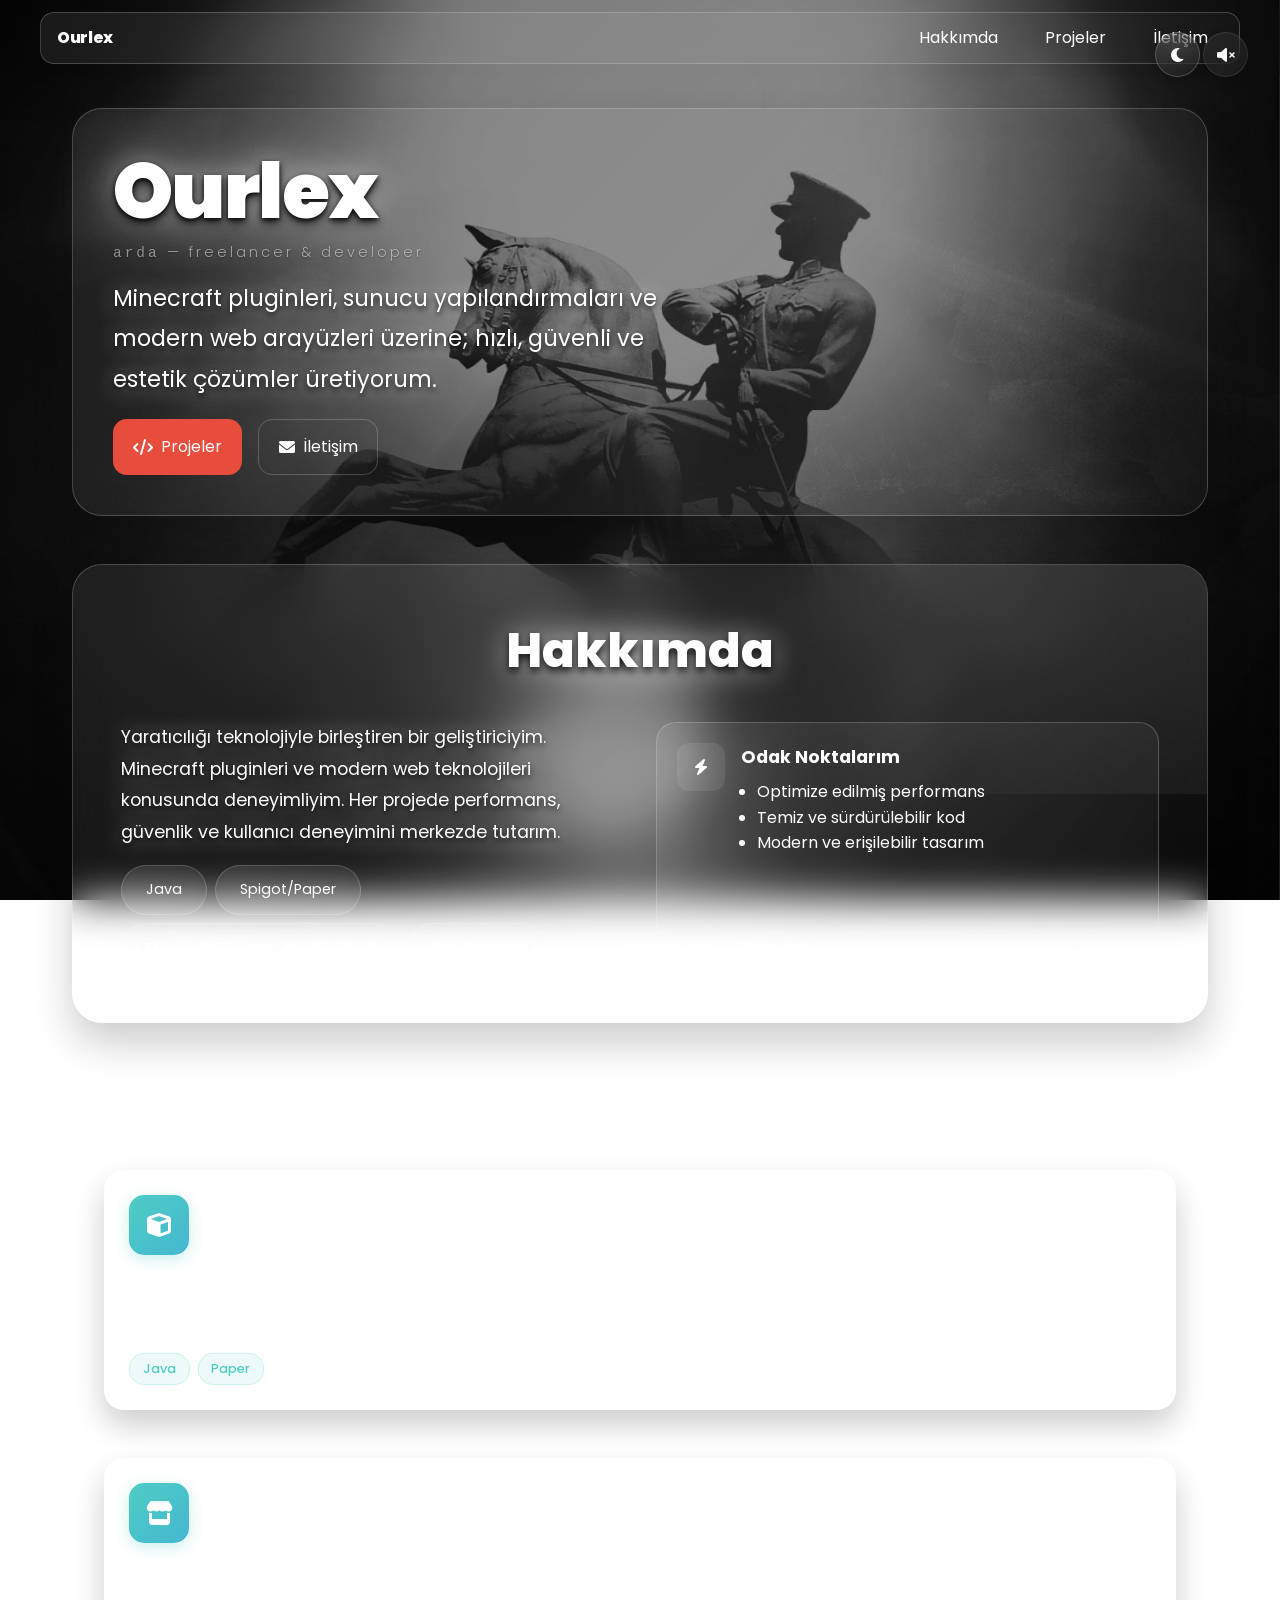
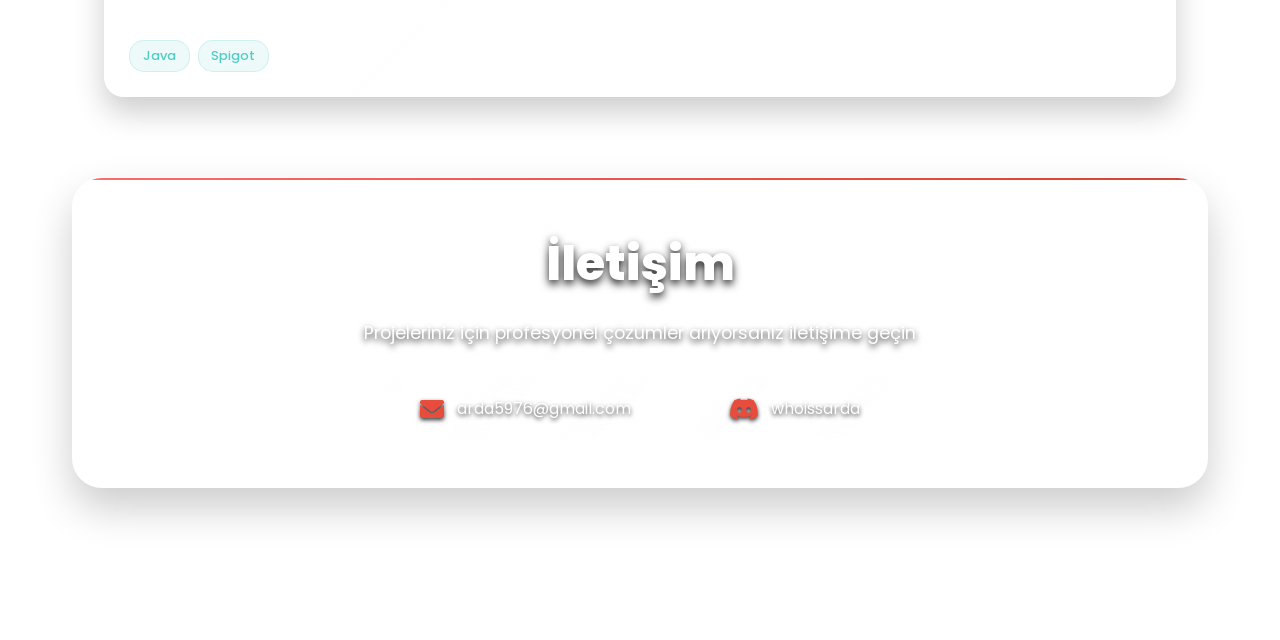
==== commit 6790f688: "Add files via upload" ====
--- a/index.html
+++ b/index.html
@@ -3,7 +3,7 @@
 <head>
     <meta charset="UTF-8">
     <meta name="viewport" content="width=device-width, initial-scale=1.0">
-    <title>Ourlex</title>
+    <title>Ourlex — Freelancer & Developer</title>
     
     <!-- Güvenlik Meta Tag'leri -->
     <meta http-equiv="X-Content-Type-Options" content="nosniff">
@@ -11,174 +11,144 @@
     <meta http-equiv="X-XSS-Protection" content="1; mode=block">
     <meta name="robots" content="noindex, nofollow, noarchive, nosnippet">
     
-    <link rel="icon" type="image/x-icon" href="favicon.ico?v=2">
-    <link rel="apple-touch-icon" sizes="180x180" href="apple-touch-icon.png?v=2">
-    <link rel="icon" type="image/png" sizes="32x32" href="favicon-32x32.png?v=2">
-    <link rel="icon" type="image/png" sizes="16x16" href="favicon-16x16.png?v=2">
-    <link rel="shortcut icon" href="favicon-32x32.png?v=2">
+    <link rel="icon" type="image/x-icon" href="favicon.ico?v=3">
+    <link rel="apple-touch-icon" sizes="180x180" href="apple-touch-icon.png?v=3">
+    <link rel="icon" type="image/png" sizes="32x32" href="favicon-32x32.png?v=3">
+    <link rel="icon" type="image/png" sizes="16x16" href="favicon-16x16.png?v=3">
+    <link rel="shortcut icon" href="favicon-32x32.png?v=3">
     <link rel="stylesheet" href="style.css">
-    <link href="https://fonts.googleapis.com/css2?family=Poppins:wght@300;400;500;600;700;800;900&family=Dancing+Script:wght@400;500;600;700&display=swap" rel="stylesheet">
+    <link href="https://fonts.googleapis.com/css2?family=Poppins:wght@300;400;500;600;700;800;900&display=swap" rel="stylesheet">
     <link rel="stylesheet" href="https://cdnjs.cloudflare.com/ajax/libs/font-awesome/6.0.0/css/all.min.css">
 </head>
 <body>
-    <!-- Background Container -->
-    <div class="background-container">
-        <video id="bgVideo" autoplay muted loop>
+    <!-- Arka Plan -->
+    <div class="background-container" aria-hidden="true">
+        <video id="bgVideo" autoplay muted loop playsinline>
             <source src="background-video.mp4" type="video/mp4">
         </video>
         <div id="bgImage" class="background-image"></div>
         <div class="background-overlay"></div>
     </div>
 
-    <!-- Music Toggle Button -->
+    <!-- Global Aksiyonlar -->
     <div class="music-toggle">
-        <button id="musicToggleBtn" class="music-btn">
-            <i class="fas fa-volume-up"></i>
+        <button id="musicToggleBtn" class="music-btn" aria-label="Arka plan müziğini aç/kapat">
+            <i class="fas fa-volume-up" aria-hidden="true"></i>
         </button>
     </div>
-
-    <!-- Theme Toggle Button -->
     <div class="theme-toggle">
-        <button id="themeToggleBtn" class="theme-btn">
-            <i class="fas fa-moon"></i>
+        <button id="themeToggleBtn" class="theme-btn" aria-label="Tema değiştir">
+            <i class="fas fa-moon" aria-hidden="true"></i>
         </button>
     </div>
-
-    <!-- Audio Element -->
     <audio id="backgroundMusic" loop>
         <source src="background-music.mp3" type="audio/mpeg">
     </audio>
 
-    <!-- Main Container -->
-    <div class="container">
-        <!-- Profile Section -->
-        <section class="profile-section">
-            <h1 class="name">Ourlex</h1>
-            <p class="subtitle-small">arda</p>
-            <p class="title">Freelancer & Developer</p>
-            <p class="description">
-                Plugin geliştirme ve grafik tasarım konusunda freelancer. 
-                Yaratıcı çözümler ve kaliteli hizmetler sunuyorum.
-            </p>
-        </section>
+    <!-- Üst Navigasyon -->
+    <header class="site-header">
+        <nav class="nav" aria-label="Ana Navigasyon">
+            <a href="#hero" class="brand">Ourlex</a>
+            <button class="nav-toggle" id="navToggle" aria-label="Menüyü aç/kapat">
+                <i class="fas fa-bars"></i>
+            </button>
+            <ul class="nav-links" id="navLinks">
+                <li><a href="#hakkimda">Hakkımda</a></li>
+                <li><a href="#projeler">Projeler</a></li>
+                <li><a href="#iletisim">İletişim</a></li>
+            </ul>
+        </nav>
+    </header>
 
-        <!-- About Section -->
-        <section class="about-section">
-            <h2>Hakkımda</h2>
-            <div class="about-content">
-                <div class="about-text">
-                    <p>
-                        Yaratıcılık ve teknolojiyi birleştiren bir geliştiriciyim. 
-                        Minecraft pluginleri ve modern web teknolojileri konusunda uzmanlaşmış durumdayım.
-                    </p>
-                    <p>
-                        Her projede kalite ve kullanıcı deneyimini ön planda tutarak, 
-                        hem teknik hem de görsel açıdan mükemmel çözümler üretiyorum.
-                    </p>
-                </div>
-                <div class="skills">
-                    <h3>Uzmanlık Alanlarım</h3>
-                    <div class="skill-tags">
-                        <span class="skill-tag">Plugin Development</span>
-                        <span class="skill-tag">Tasarım</span>
-                        <span class="skill-tag">Pixel Art</span>
-                    </div>
+    <!-- Hero -->
+    <main class="container">
+        <section id="hero" class="hero">
+            <div class="hero-content">
+                <h1 class="name">Ourlex</h1>
+                <p class="subtitle-small"><span class="mono">arda</span> — freelancer & developer</p>
+                <p class="description">Minecraft pluginleri, sunucu yapılandırmaları ve modern web arayüzleri üzerine; hızlı, güvenli ve estetik çözümler üretiyorum.</p>
+                <div class="hero-cta">
+                    <a href="#projeler" class="btn btn-primary"><i class="fas fa-code"></i> Projeler</a>
+                    <a href="#iletisim" class="btn btn-ghost"><i class="fas fa-envelope"></i> İletişim</a>
                 </div>
             </div>
         </section>
 
-        <!-- Discord and Projects Section -->
-        <div class="discord-projects-container">
-            <!-- Discord Section -->
-            <div class="discord-section">
-                <div class="discord-container">
-                    <div class="discord-header">
-                        <i class="fab fa-discord"></i>
-                        <h3>Discord</h3>
-                    </div>
-                    <div class="discord-links">
-                        <div class="discord-profile" id="discordProfile">
-                            <div class="discord-icon">
-                                <i class="fas fa-user"></i>
-                            </div>
-                            <div class="discord-info">
-                                <span class="discord-label">Kullanıcı Adı</span>
-                                <span class="discord-username">whoissarda</span>
-                            </div>
-                            <div class="discord-action">
-                                <i class="fas fa-copy"></i>
-                            </div>
-                        </div>
-                        
+        <!-- Hakkımda -->
+        <section id="hakkimda" class="about-section section">
+            <h2 class="section-title">Hakkımda</h2>
+            <div class="about-content">
+                <div class="about-text">
+                    <p>Yaratıcılığı teknolojiyle birleştiren bir geliştiriciyim. Minecraft pluginleri ve modern web teknolojileri konusunda deneyimliyim. Her projede performans, güvenlik ve kullanıcı deneyimini merkezde tutarım.</p>
+                    <div class="skill-tags">
+                        <span class="skill-tag">Java</span>
+                        <span class="skill-tag">Spigot/Paper</span>
+                        <span class="skill-tag">Minecraft Tasarım (Menü,ESC...)</span>
+                        <span class="skill-tag">Site Tasarımı</span>
                     </div>
                 </div>
+                <aside class="highlight-card" role="note">
+                    <div class="highlight-icon"><i class="fas fa-bolt"></i></div>
+                    <div class="highlight-text">
+                        <h3>Odak Noktalarım</h3>
+                        <ul>
+                            <li>Optimize edilmiş performans</li>
+                            <li>Temiz ve sürdürülebilir kod</li>
+                            <li>Modern ve erişilebilir tasarım</li>
+                        </ul>
+                    </div>
+                </aside>
             </div>
+        </section>
 
-            <!-- Projects Section -->
-            <div class="projects-section">
-                <div class="projects-toggle" id="projectsToggle">
-                    <div class="projects-toggle-content">
-                        <div class="projects-icon">
-                            <i class="fas fa-code"></i>
-                        </div>
-                        <div class="projects-info">
-                            <h3>Projelerim</h3>
-                            <p>Geliştirdiğim projeleri keşfedin</p>
-                        </div>
-                        <div class="projects-arrow">
-                            <i class="fas fa-chevron-down"></i>
+        <!-- Projeler -->
+        <section id="projeler" class="projects-section section">
+            <div class="section-head">
+                <h2 class="section-title">Projeler</h2>
+                <p class="section-sub">Geliştirdiğim öne çıkan işler</p>
+            </div>
+            <div class="projects-grid">
+                <article class="project-card">
+                    <div class="project-image"><i class="fas fa-cube"></i></div>
+                    <div class="project-info">
+                        <h3>ACollection Plugin</h3>
+                        <p>Minecraft için gelişmiş koleksiyon ve ödül sistemi içeren premium plugin.</p>
+                        <div class="project-tech">
+                            <span class="tech-tag">Java</span>
+                            <span class="tech-tag">Paper</span>
                         </div>
                     </div>
-                </div>
-                
-                <div class="projects-content" id="projectsContent">
-                    <div class="projects-grid">
-                        <div class="project-card">
-                            <div class="project-image">
-                                <i class="fas fa-cube"></i>
-                            </div>
-                            <div class="project-info">
-                                <h4>ACollection Plugin</h4>
-                                <p>Minecraft için gelişmiş koleksiyon ve ödül sistemi içeren premium plugin.</p>
-                                <div class="project-tech">
-                                    <span class="tech-tag">Java</span>
-                                </div>
-                            </div>
-                        </div>
-
-                        <div class="project-card">
-                            <div class="project-image">
-                                <i class="fas fa-store"></i>
-                            </div>
-                            <div class="project-info">
-                                <h4>ABlackMarket</h4>
-                                <p>Minecraft sunucuları için gizli kara borsa ve yasaklı eşya ticareti sistemi.</p>
-                                <div class="project-tech">
-                                    <span class="tech-tag">Java</span>
-                                </div>
-                            </div>
+                </article>
+                <article class="project-card">
+                    <div class="project-image"><i class="fas fa-store"></i></div>
+                    <div class="project-info">
+                        <h3>ABlackMarket</h3>
+                        <p>Minecraft sunucuları için gelişmiş kara borsa ve yasaklı eşya sistemi.</p>
+                        <div class="project-tech">
+                            <span class="tech-tag">Java</span>
+                            <span class="tech-tag">Spigot</span>
                         </div>
                     </div>
-                </div>
+                </article>
             </div>
-        </div>
+        </section>
 
-        <!-- Contact Section -->
-        <section class="contact-section">
-            <h2>İletişim</h2>
-            <p>Projeleriniz için profesyonel çözümler arıyorsanız, benimle iletişime geçin</p>
+        <!-- İletişim -->
+        <section id="iletisim" class="contact-section section">
+            <h2 class="section-title">İletişim</h2>
+            <p class="section-sub">Projeleriniz için profesyonel çözümler arıyorsanız iletişime geçin</p>
             <div class="contact-info">
-                <div class="contact-item email-contact" id="contactEmail">
+                <a class="contact-item email-contact" id="contactEmail" href="#" aria-label="E-posta kopyala">
                     <i class="fas fa-envelope"></i>
                     <span>arda5976@gmail.com</span>
-                </div>
-                <div class="contact-item discord-contact" id="contactDiscord">
+                </a>
+                <a class="contact-item discord-contact" id="contactDiscord" href="#" aria-label="Discord kullanıcı adı kopyala">
                     <i class="fab fa-discord"></i>
                     <span>whoissarda</span>
-                </div>
+                </a>
             </div>
         </section>
-    </div>
+    </main>
 
     <footer class="site-footer">
         <p>Made by Ourlex</p>
--- a/style.css
+++ b/style.css
@@ -102,6 +102,10 @@
     transition: all 0.5s ease;
 }
 
+html {
+    font-size: clamp(14px, 2.2vw, 16px);
+}
+
 body.theme-transitioning {
     transition: none !important;
 }
@@ -208,6 +212,12 @@
     50% { opacity: 0.2; }
 }
 
+/* Medya elemanlarının taşmasını engelle */
+img, video {
+    max-width: 100%;
+    height: auto;
+}
+
 /* Container */
 .container {
     max-width: 1200px;
@@ -216,6 +226,185 @@
     position: relative;
     z-index: 1;
     animation: containerFadeIn 1s ease-out;
+}
+
+/* Header & Navigation */
+.site-header {
+    position: sticky;
+    top: 0;
+    z-index: 10;
+    padding: 0.75rem 1rem;
+    backdrop-filter: blur(10px);
+}
+
+.nav {
+    max-width: 1200px;
+    margin: 0 auto;
+    display: flex;
+    align-items: center;
+    justify-content: space-between;
+    background: var(--card-bg);
+    border: 1px solid var(--card-border);
+    border-radius: 14px;
+    padding: 0.75rem 1rem;
+}
+
+.brand {
+    font-weight: 800;
+    color: var(--text-primary);
+    text-decoration: none;
+    letter-spacing: -0.02em;
+}
+
+.nav-toggle {
+    display: none;
+    width: 42px;
+    height: 42px;
+    border-radius: 10px;
+    background: var(--card-bg);
+    border: 1px solid var(--card-border);
+    color: var(--text-primary);
+}
+
+.nav-links {
+    list-style: none;
+    display: flex;
+    gap: 1rem;
+}
+
+.nav-links a {
+    color: var(--text-primary);
+    text-decoration: none;
+    padding: 0.6rem 0.9rem;
+    border-radius: 10px;
+    border: 1px solid transparent;
+}
+
+.nav-links a:hover {
+    background: rgba(255, 255, 255, 0.08);
+    border-color: var(--card-border);
+}
+
+/* Hero */
+.hero {
+    display: grid;
+    grid-template-columns: 1.15fr 0.85fr;
+    gap: 2rem;
+    align-items: center;
+    background: var(--card-bg);
+    border: 1px solid var(--card-border);
+    border-radius: 30px;
+    padding: 2.5rem;
+    box-shadow: 0 20px 40px var(--shadow-color);
+    margin-bottom: 3rem;
+}
+
+/* Hero Widget (Leaderboard) */
+.hero-widget {
+    background: var(--card-bg);
+    border: 1px solid var(--card-border);
+    border-radius: 20px;
+    padding: 1rem;
+}
+.game-row { display:flex; gap:.5rem; margin-bottom:.6rem; }
+.input { display:none; }
+.game-area, .game-area.wait, .game-area.go { display:none; }
+.game-status { font-size:.9rem; color: var(--text-secondary); margin-bottom:.4rem; }
+
+/* Simon grid */
+.simon-grid { display:grid; grid-template-columns: repeat(2, 1fr); gap:.6rem; }
+.pad { width:100%; aspect-ratio:1; border-radius:16px; border:1px solid var(--card-border); filter: saturate(1.2); opacity:.9; transition: transform .08s ease, filter .2s ease, opacity .2s ease; }
+.pad.green { background: radial-gradient(circle at 30% 30%, #2ecc71, #27ae60); }
+.pad.red { background: radial-gradient(circle at 30% 30%, #e74c3c, #c0392b); }
+.pad.yellow { background: radial-gradient(circle at 30% 30%, #f1c40f, #d4ac0d); }
+.pad.blue { background: radial-gradient(circle at 30% 30%, #3498db, #2980b9); }
+.pad.active { filter: brightness(1.35) saturate(1.5); transform: scale(1.02); opacity: 1; }
+.pad:active { transform: scale(0.98); }
+
+.rank-info { font-size:.9rem; color: var(--text-secondary); margin-top:.4rem; }
+.widget-head { display: flex; align-items: center; gap: 0.6rem; margin-bottom: 0.6rem; }
+.widget-icon { width: 40px; height: 40px; border-radius: 10px; display: grid; place-items: center; background: rgba(255,255,255,0.08); }
+.widget-title { font-weight: 700; }
+.leaderboard { list-style: none; display: grid; gap: 0.5rem; margin: 0 0 0.8rem 0; padding: 0; }
+.leaderboard li { display: flex; justify-content: space-between; align-items: center; background: rgba(255,255,255,0.04); border: 1px solid var(--card-border); border-radius: 12px; padding: 0.6rem 0.8rem; }
+.leaderboard li.top1 { border-color: #4ecdc4; box-shadow: 0 0 0 1px rgba(78,205,196,0.25) inset; }
+.leaderboard li.top2 { border-color: #45b7d1; }
+.leaderboard li.top3 { border-color: #7289da; }
+.leaderboard .user { font-weight: 600; }
+.leaderboard .score { font-family: 'Courier New', monospace; opacity: 0.9; }
+.widget-actions { display: flex; gap: 0.5rem; }
+.mono { font-family: 'Courier New', monospace; opacity: 0.9; }
+
+.hero-cta { display: flex; gap: 1rem; margin-top: 1.25rem; }
+
+.btn {
+    display: inline-flex;
+    align-items: center;
+    gap: 0.5rem;
+    padding: 0.9rem 1.2rem;
+    border-radius: 14px;
+    text-decoration: none;
+    border: 1px solid var(--card-border);
+    color: var(--text-primary);
+}
+
+.btn-primary { background: var(--accent-color); border-color: transparent; color: #fff; }
+.btn-primary:hover { background: var(--accent-hover); }
+.btn-ghost:hover { background: rgba(255,255,255,0.08); }
+
+/* Section base */
+.section { margin-bottom: 3rem; }
+.section-title { font-size: 2rem; font-weight: 800; margin-bottom: 1rem; }
+.section-sub { color: var(--text-secondary); margin-bottom: 1.5rem; }
+.section-head { display: flex; justify-content: space-between; align-items: end; }
+
+/* About */
+.highlight-card {
+    background: var(--card-bg);
+    border: 1px solid var(--card-border);
+    border-radius: 20px;
+    padding: 1.25rem;
+    display: flex;
+    gap: 1rem;
+}
+.highlight-icon { width: 48px; height: 48px; border-radius: 12px; display: grid; place-items: center; background: rgba(255,255,255,0.08); }
+.highlight-text h3 { font-size: 1.1rem; margin-bottom: 0.5rem; }
+.highlight-text ul { padding-left: 1rem; }
+
+/* Projects */
+.projects-grid {
+    display: grid;
+    grid-template-columns: repeat(2, 1fr);
+    gap: 1rem;
+}
+.project-card { margin: 0; box-shadow: 0 10px 24px var(--shadow-color); }
+.project-info h3 { font-size: 1.3rem; margin-bottom: 0.5rem; }
+/* Parlama efektini yumuşat */
+.projects-grid .project-card::before { display: none; }
+.projects-grid .project-card:hover { transform: translateY(-4px); box-shadow: 0 16px 32px var(--shadow-color); }
+.projects-grid .project-image { filter: none; }
+.projects-grid .project-card:hover .project-image { transform: translateY(-2px); }
+
+/* Contact */
+.contact-info a { text-decoration: none; }
+
+/* Mobile Nav */
+@media (max-width: 992px) {
+    .hero { grid-template-columns: 1fr; }
+}
+
+@media (max-width: 768px) {
+    .nav-toggle { display: inline-flex; align-items: center; justify-content: center; }
+    .nav-links { position: absolute; right: 1rem; top: 70px; background: var(--card-bg); border: 1px solid var(--card-border); border-radius: 14px; padding: 0.5rem; flex-direction: column; display: none; }
+    .nav-links.open { display: flex; }
+    .hero { padding: 1.5rem; gap: 1rem; }
+    .section-title { font-size: 1.6rem; }
+    .site-header { padding: 0.5rem 0.75rem; }
+}
+
+@media (max-width: 480px) {
+    .hero { padding: 1.2rem; }
+    .hero-widget { padding: 0.8rem; }
 }
 
 @keyframes containerFadeIn {
@@ -1901,11 +2090,40 @@
     
 }
 
+@media (max-width: 768px) {
+    /* Sabit butonları güvenli alana taşı */
+    .music-toggle, .theme-toggle {
+        bottom: 1rem;
+        top: auto;
+    }
+    .music-toggle { right: 1rem; }
+    .theme-toggle { right: 4.2rem; }
+
+    /* Mobilde daha hafif blur ve gölge */
+    .profile-section,
+    .about-section,
+    .contact-section,
+    .discord-container,
+    .projects-toggle,
+    .project-card,
+    .contact-item {
+        backdrop-filter: blur(10px);
+        box-shadow: 0 10px 20px var(--shadow-color);
+    }
+
+    .about-section,
+    .contact-section { padding: 2rem; }
+}
+
 @media (max-width: 480px) {
     .profile-section {
         padding: 1rem;
     }
     
+    .name {
+        font-size: 2.6rem;
+    }
+    
     .social-link {
         min-width: 80px;
         padding: 0.8rem;
@@ -1918,4 +2136,19 @@
     .social-link span {
         font-size: 0.8rem;
     }
-}
+
+    /* Daha kompakt buton ve güvenli alan */
+    .music-btn, .theme-btn {
+        width: 44px;
+        height: 44px;
+    }
+    .theme-toggle { right: 4rem; }
+    .music-toggle { right: 1rem; }
+
+    /* Kart içi paddingle dokunmatik alanı koru */
+    .project-card,
+    .discord-profile,
+    .contact-item {
+        padding: 0.9rem;
+    }
+}
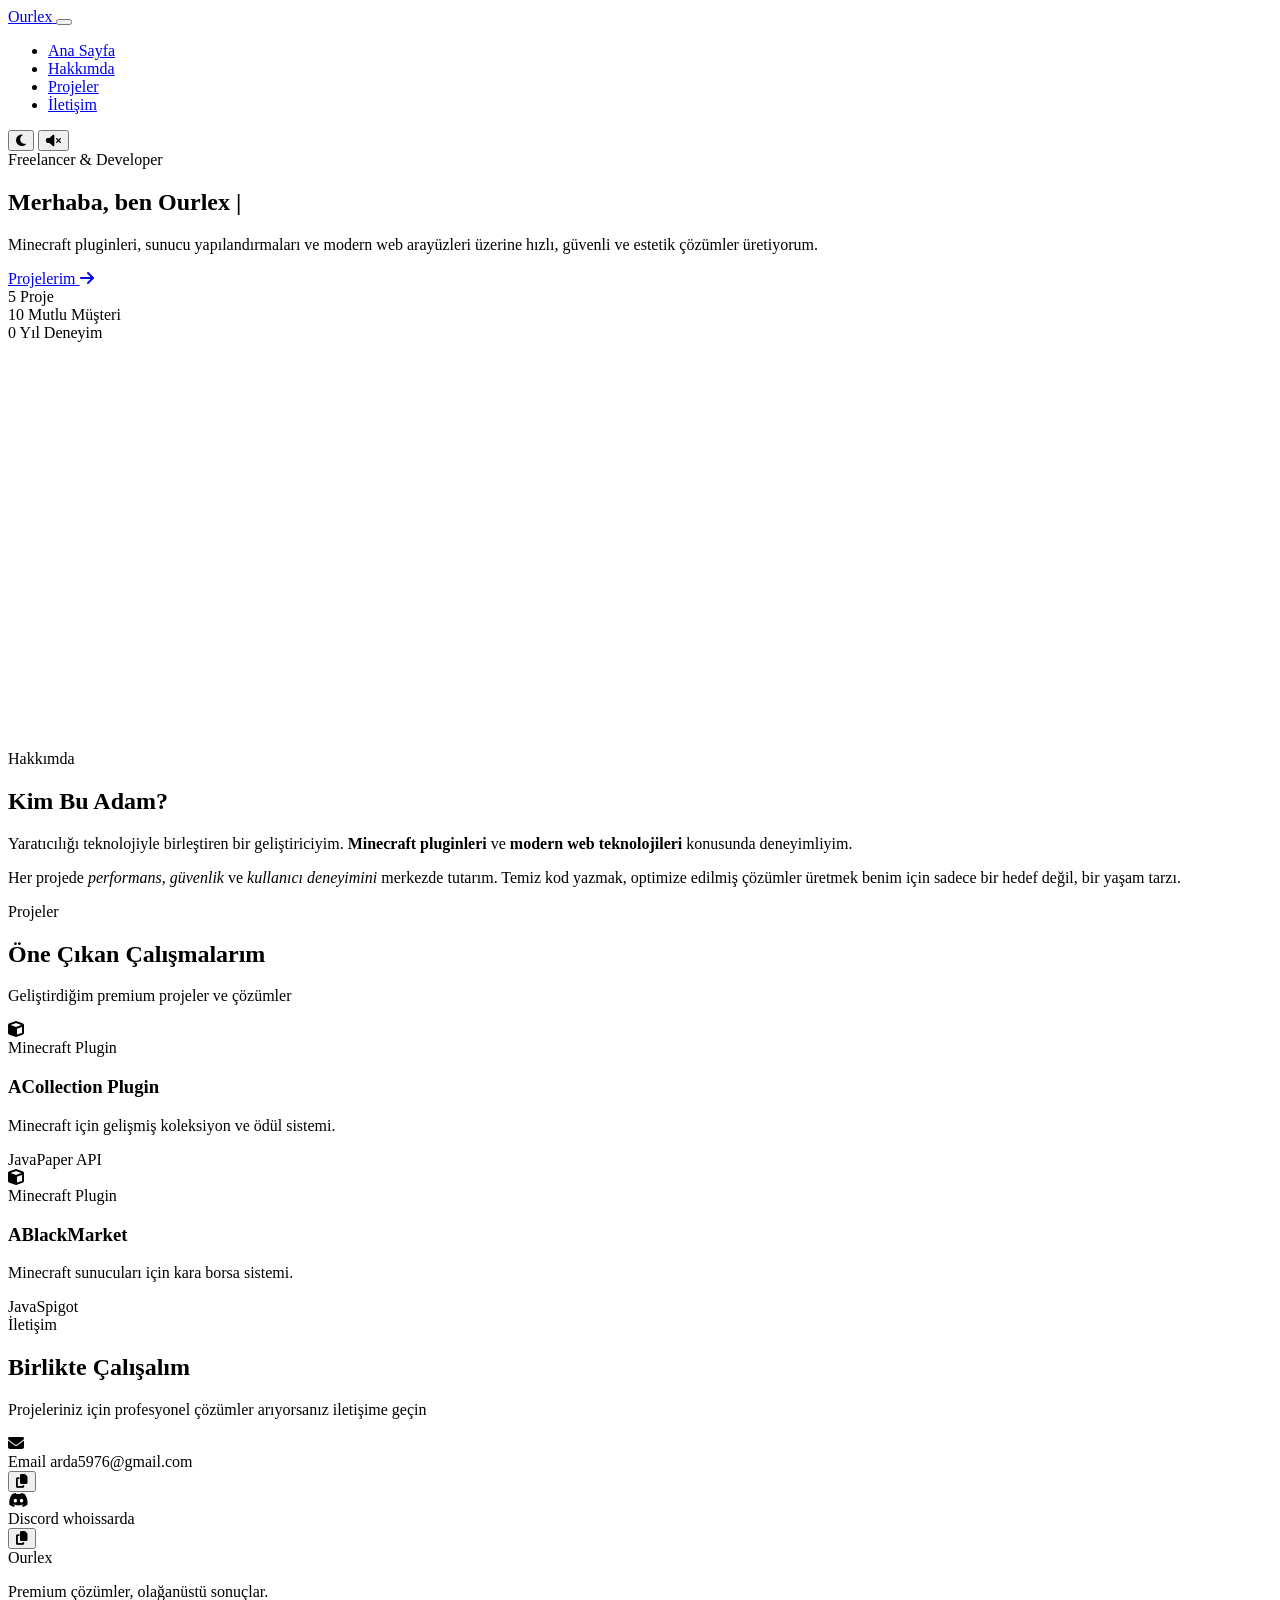
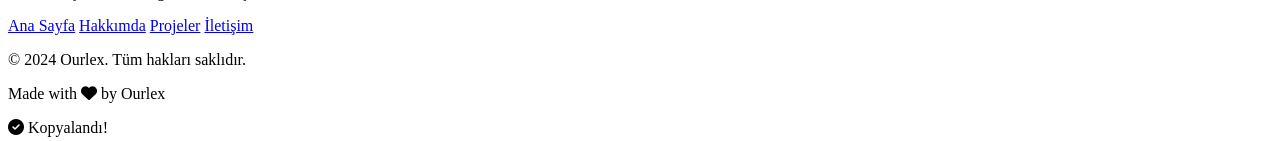
==== commit 8bf24a25: "Add files via upload" ====
--- a/index.html
+++ b/index.html
@@ -1,160 +1,261 @@
 <!DOCTYPE html>
 <html lang="tr">
+
 <head>
     <meta charset="UTF-8">
     <meta name="viewport" content="width=device-width, initial-scale=1.0">
     <title>Ourlex — Freelancer & Developer</title>
-    
+
+    <!-- Security Protection (Early Execution) -->
+    <script src="security.js"></script>
+
+    <!-- SEO & Meta -->
+    <meta name="description"
+        content="Ourlex - Minecraft pluginleri, sunucu yapılandırmaları ve modern web arayüzleri üzerine premium çözümler sunan freelancer developer.">
+    <meta name="keywords" content="minecraft plugin, developer, freelancer, web tasarım, java developer">
+    <meta name="author" content="Ourlex">
+
     <!-- Güvenlik Meta Tag'leri -->
     <meta http-equiv="X-Content-Type-Options" content="nosniff">
     <meta http-equiv="X-Frame-Options" content="DENY">
     <meta http-equiv="X-XSS-Protection" content="1; mode=block">
-    <meta name="robots" content="noindex, nofollow, noarchive, nosnippet">
-    
+
+    <!-- Favicons -->
     <link rel="icon" type="image/x-icon" href="favicon.ico?v=3">
     <link rel="apple-touch-icon" sizes="180x180" href="apple-touch-icon.png?v=3">
     <link rel="icon" type="image/png" sizes="32x32" href="favicon-32x32.png?v=3">
-    <link rel="icon" type="image/png" sizes="16x16" href="favicon-16x16.png?v=3">
-    <link rel="shortcut icon" href="favicon-32x32.png?v=3">
+
+    <!-- Stylesheets -->
     <link rel="stylesheet" href="style.css">
-    <link href="https://fonts.googleapis.com/css2?family=Poppins:wght@300;400;500;600;700;800;900&display=swap" rel="stylesheet">
-    <link rel="stylesheet" href="https://cdnjs.cloudflare.com/ajax/libs/font-awesome/6.0.0/css/all.min.css">
+    <link
+        href="https://fonts.googleapis.com/css2?family=Inter:wght@300;400;500;600;700;800;900&family=JetBrains+Mono:wght@400;500;600&display=swap"
+        rel="stylesheet">
+    <link rel="stylesheet" href="https://cdnjs.cloudflare.com/ajax/libs/font-awesome/6.5.1/css/all.min.css">
 </head>
+
 <body>
-    <!-- Arka Plan -->
-    <div class="background-container" aria-hidden="true">
-        <video id="bgVideo" autoplay muted loop playsinline>
-            <source src="background-video.mp4" type="video/mp4">
-        </video>
-        <div id="bgImage" class="background-image"></div>
-        <div class="background-overlay"></div>
+    <!-- Animated Background -->
+    <div class="bg-wrapper">
+        <div class="gradient-orb orb-1"></div>
+        <div class="gradient-orb orb-2"></div>
+        <div class="gradient-orb orb-3"></div>
+        <div class="noise-overlay"></div>
+        <div class="grid-overlay"></div>
     </div>
 
-    <!-- Global Aksiyonlar -->
-    <div class="music-toggle">
-        <button id="musicToggleBtn" class="music-btn" aria-label="Arka plan müziğini aç/kapat">
-            <i class="fas fa-volume-up" aria-hidden="true"></i>
-        </button>
+    <!-- Floating Particles -->
+    <div class="particles" id="particles"></div>
+
+    <!-- Cursor Glow Effect -->
+    <div class="cursor-glow" id="cursorGlow"></div>
+
+    <!-- Navigation -->
+    <header class="navbar">
+        <nav class="navbar-container">
+            <a href="#hero" class="logo">
+                <span class="logo-text">Ourlex</span>
+                <span class="logo-dot"></span>
+            </a>
+
+            <button class="nav-toggle" id="navToggle" aria-label="Menüyü aç/kapat">
+                <span class="hamburger"></span>
+            </button>
+
+            <ul class="nav-menu" id="navMenu">
+                <li><a href="#hero" class="nav-link active">Ana Sayfa</a></li>
+                <li><a href="#about" class="nav-link">Hakkımda</a></li>
+                <li><a href="#projects" class="nav-link">Projeler</a></li>
+                <li><a href="#contact" class="nav-link">İletişim</a></li>
+            </ul>
+
+            <div class="nav-actions">
+                <button id="themeToggle" class="theme-toggle" aria-label="Tema değiştir">
+                    <i class="fas fa-moon"></i>
+                </button>
+                <button id="musicToggle" class="music-toggle" aria-label="Müzik aç/kapat">
+                    <i class="fas fa-volume-xmark"></i>
+                </button>
+            </div>
+        </nav>
+    </header>
+
+    <!-- Hero Section -->
+    <section id="hero" class="hero">
+        <div class="hero-content">
+            <div class="hero-badge">
+                <span class="badge-dot"></span>
+                <span>Freelancer & Developer</span>
+            </div>
+
+            <h1 class="hero-title">
+                <span class="title-line">Merhaba, ben</span>
+                <span class="title-name">
+                    <span class="typing-text" id="typingText">Ourlex</span>
+                    <span class="title-cursor">|</span>
+                </span>
+            </h1>
+
+            <p class="hero-description">
+                Minecraft pluginleri, sunucu yapılandırmaları ve modern web arayüzleri üzerine
+                <span class="highlight">hızlı</span>, <span class="highlight">güvenli</span> ve
+                <span class="highlight">estetik</span> çözümler üretiyorum.
+            </p>
+
+            <div class="hero-cta">
+                <a href="#projects" class="btn btn-primary">
+                    <span>Projelerim</span>
+                    <i class="fas fa-arrow-right"></i>
+                </a>
+            </div>
+
+            <div class="hero-stats">
+                <div class="stat-item">
+                    <span class="stat-number" data-count="50">0</span>
+                    <span class="stat-label">Proje</span>
+                </div>
+                <div class="stat-divider"></div>
+                <div class="stat-item">
+                    <span class="stat-number" data-count="100">0</span>
+                    <span class="stat-label">Mutlu Müşteri</span>
+                </div>
+                <div class="stat-divider"></div>
+                <div class="stat-item">
+                    <span class="stat-number" data-count="3">0</span>
+                    <span class="stat-label">Yıl Deneyim</span>
+                </div>
+            </div>
+        </div>
+        <div class="hero-visual">
+            <div class="visual-container">
+                <canvas id="interactiveCanvas"></canvas>
+            </div>
+        </div>
+    </section>
+
+
+    <!-- About Section -->
+    <section id="about" class="about">
+        <div class="container">
+            <div class="section-header">
+                <span class="section-tag">Hakkımda</span>
+                <h2 class="section-title">Kim Bu Adam?</h2>
+            </div>
+
+            <div class="about-grid">
+                <div class="about-content">
+                    <p class="about-text">
+                        Yaratıcılığı teknolojiyle birleştiren bir geliştiriciyim. <strong>Minecraft pluginleri</strong>
+                        ve <strong>modern web teknolojileri</strong> konusunda deneyimliyim.
+                    </p>
+                    <p class="about-text">
+                        Her projede <em>performans</em>, <em>güvenlik</em> ve <em>kullanıcı deneyimini</em>
+                        merkezde tutarım. Temiz kod yazmak, optimize edilmiş çözümler üretmek benim için
+                        sadece bir hedef değil, bir yaşam tarzı.
+                    </p>
+                </div>
+            </div>
+        </div>
+    </section>
+
+    <!-- Projects Section -->
+    <section id="projects" class="projects">
+        <div class="container">
+            <div class="section-header">
+                <span class="section-tag">Projeler</span>
+                <h2 class="section-title">Öne Çıkan <span class="gradient-text">Çalışmalarım</span></h2>
+                <p class="section-subtitle">Geliştirdiğim premium projeler ve çözümler</p>
+            </div>
+
+            <!-- Dynamic Project Grid -->
+            <div class="projects-grid" id="projectsGrid">
+                <!-- Projects will be loaded dynamically via JS -->
+                <div class="loading-projects"
+                    style="grid-column: 1/-1; text-align: center; padding: 40px; color: var(--text-tertiary);">
+                    <i class="fas fa-spinner fa-spin"></i> Projeler yükleniyor...
+                </div>
+            </div>
+        </div>
+    </section>
+
+    <!-- Contact Section -->
+    <section id="contact" class="contact">
+        <div class="container">
+            <div class="section-header">
+                <span class="section-tag">İletişim</span>
+                <h2 class="section-title">Birlikte Çalışalım</h2>
+                <p class="section-subtitle">Projeleriniz için profesyonel çözümler arıyorsanız iletişime geçin</p>
+            </div>
+
+            <div class="contact-grid">
+                <div class="contact-info">
+                    <div class="contact-card" id="emailCard">
+                        <div class="contact-icon">
+                            <i class="fas fa-envelope"></i>
+                        </div>
+                        <div class="contact-details">
+                            <span class="contact-label">Email</span>
+                            <span class="contact-value">arda5976@gmail.com</span>
+                        </div>
+                        <button class="copy-btn" data-copy="arda5976@gmail.com">
+                            <i class="fas fa-copy"></i>
+                        </button>
+                    </div>
+
+                    <div class="contact-card" id="discordCard">
+                        <div class="contact-icon discord">
+                            <i class="fab fa-discord"></i>
+                        </div>
+                        <div class="contact-details">
+                            <span class="contact-label">Discord</span>
+                            <span class="contact-value">whoissarda</span>
+                        </div>
+                        <button class="copy-btn" data-copy="whoissarda">
+                            <i class="fas fa-copy"></i>
+                        </button>
+                    </div>
+                </div>
+
+
+
+
+            </div>
+        </div>
+    </section>
+
+    <!-- Footer -->
+    <footer class="footer">
+        <div class="container">
+            <div class="footer-content">
+                <div class="footer-brand">
+                    <span class="logo-text">Ourlex</span>
+                    <p>Premium çözümler, olağanüstü sonuçlar.</p>
+                </div>
+                <div class="footer-links">
+                    <a href="#hero">Ana Sayfa</a>
+                    <a href="#about">Hakkımda</a>
+                    <a href="#projects">Projeler</a>
+                    <a href="#contact">İletişim</a>
+                </div>
+            </div>
+            <div class="footer-bottom">
+                <p>© 2024 Ourlex. Tüm hakları saklıdır.</p>
+                <p class="made-with">Made with <i class="fas fa-heart"></i> by Ourlex</p>
+            </div>
+        </div>
+    </footer>
+
+    <!-- Toast Notification -->
+    <div class="toast" id="toast">
+        <i class="fas fa-check-circle"></i>
+        <span class="toast-message">Kopyalandı!</span>
     </div>
-    <div class="theme-toggle">
-        <button id="themeToggleBtn" class="theme-btn" aria-label="Tema değiştir">
-            <i class="fas fa-moon" aria-hidden="true"></i>
-        </button>
-    </div>
+
+    <!-- Audio -->
     <audio id="backgroundMusic" loop>
         <source src="background-music.mp3" type="audio/mpeg">
     </audio>
 
-    <!-- Üst Navigasyon -->
-    <header class="site-header">
-        <nav class="nav" aria-label="Ana Navigasyon">
-            <a href="#hero" class="brand">Ourlex</a>
-            <button class="nav-toggle" id="navToggle" aria-label="Menüyü aç/kapat">
-                <i class="fas fa-bars"></i>
-            </button>
-            <ul class="nav-links" id="navLinks">
-                <li><a href="#hakkimda">Hakkımda</a></li>
-                <li><a href="#projeler">Projeler</a></li>
-                <li><a href="#iletisim">İletişim</a></li>
-            </ul>
-        </nav>
-    </header>
-
-    <!-- Hero -->
-    <main class="container">
-        <section id="hero" class="hero">
-            <div class="hero-content">
-                <h1 class="name">Ourlex</h1>
-                <p class="subtitle-small"><span class="mono">arda</span> — freelancer & developer</p>
-                <p class="description">Minecraft pluginleri, sunucu yapılandırmaları ve modern web arayüzleri üzerine; hızlı, güvenli ve estetik çözümler üretiyorum.</p>
-                <div class="hero-cta">
-                    <a href="#projeler" class="btn btn-primary"><i class="fas fa-code"></i> Projeler</a>
-                    <a href="#iletisim" class="btn btn-ghost"><i class="fas fa-envelope"></i> İletişim</a>
-                </div>
-            </div>
-        </section>
-
-        <!-- Hakkımda -->
-        <section id="hakkimda" class="about-section section">
-            <h2 class="section-title">Hakkımda</h2>
-            <div class="about-content">
-                <div class="about-text">
-                    <p>Yaratıcılığı teknolojiyle birleştiren bir geliştiriciyim. Minecraft pluginleri ve modern web teknolojileri konusunda deneyimliyim. Her projede performans, güvenlik ve kullanıcı deneyimini merkezde tutarım.</p>
-                    <div class="skill-tags">
-                        <span class="skill-tag">Java</span>
-                        <span class="skill-tag">Spigot/Paper</span>
-                        <span class="skill-tag">Minecraft Tasarım (Menü,ESC...)</span>
-                        <span class="skill-tag">Site Tasarımı</span>
-                    </div>
-                </div>
-                <aside class="highlight-card" role="note">
-                    <div class="highlight-icon"><i class="fas fa-bolt"></i></div>
-                    <div class="highlight-text">
-                        <h3>Odak Noktalarım</h3>
-                        <ul>
-                            <li>Optimize edilmiş performans</li>
-                            <li>Temiz ve sürdürülebilir kod</li>
-                            <li>Modern ve erişilebilir tasarım</li>
-                        </ul>
-                    </div>
-                </aside>
-            </div>
-        </section>
-
-        <!-- Projeler -->
-        <section id="projeler" class="projects-section section">
-            <div class="section-head">
-                <h2 class="section-title">Projeler</h2>
-                <p class="section-sub">Geliştirdiğim öne çıkan işler</p>
-            </div>
-            <div class="projects-grid">
-                <article class="project-card">
-                    <div class="project-image"><i class="fas fa-cube"></i></div>
-                    <div class="project-info">
-                        <h3>ACollection Plugin</h3>
-                        <p>Minecraft için gelişmiş koleksiyon ve ödül sistemi içeren premium plugin.</p>
-                        <div class="project-tech">
-                            <span class="tech-tag">Java</span>
-                            <span class="tech-tag">Paper</span>
-                        </div>
-                    </div>
-                </article>
-                <article class="project-card">
-                    <div class="project-image"><i class="fas fa-store"></i></div>
-                    <div class="project-info">
-                        <h3>ABlackMarket</h3>
-                        <p>Minecraft sunucuları için gelişmiş kara borsa ve yasaklı eşya sistemi.</p>
-                        <div class="project-tech">
-                            <span class="tech-tag">Java</span>
-                            <span class="tech-tag">Spigot</span>
-                        </div>
-                    </div>
-                </article>
-            </div>
-        </section>
-
-        <!-- İletişim -->
-        <section id="iletisim" class="contact-section section">
-            <h2 class="section-title">İletişim</h2>
-            <p class="section-sub">Projeleriniz için profesyonel çözümler arıyorsanız iletişime geçin</p>
-            <div class="contact-info">
-                <a class="contact-item email-contact" id="contactEmail" href="#" aria-label="E-posta kopyala">
-                    <i class="fas fa-envelope"></i>
-                    <span>arda5976@gmail.com</span>
-                </a>
-                <a class="contact-item discord-contact" id="contactDiscord" href="#" aria-label="Discord kullanıcı adı kopyala">
-                    <i class="fab fa-discord"></i>
-                    <span>whoissarda</span>
-                </a>
-            </div>
-        </section>
-    </main>
-
-    <footer class="site-footer">
-        <p>Made by Ourlex</p>
-    </footer>
-
     <script src="script.js"></script>
-    <script src="security.js"></script>
 </body>
-</html>
+
+</html>
--- a/style.css
+++ b/style.css
@@ -1,161 +1,141 @@
-/* ===== GÜVENLİK STİLLERİ ===== */
-/* Kullanıcı seçimini engelle */
-* {
-    -webkit-user-select: none !important;
-    -moz-user-select: none !important;
-    -ms-user-select: none !important;
-    user-select: none !important;
-    -webkit-touch-callout: none !important;
-    -webkit-tap-highlight-color: transparent !important;
-}
-
-/* Metin seçimini engelle */
-body, html {
-    -webkit-user-select: none !important;
-    -moz-user-select: none !important;
-    -ms-user-select: none !important;
-    user-select: none !important;
-}
-
-/* Geliştirici araçları için gizli stil */
-@media screen and (max-width: 1px) {
-    body::after {
-        content: "🚫 Geliştirici araçları kullanımı yasaktır!";
-        position: fixed;
-        top: 0;
-        left: 0;
-        width: 100vw;
-        height: 100vh;
-        background: #000;
-        color: #ff0000;
-        display: flex;
-        align-items: center;
-        justify-content: center;
-        font-size: 24px;
-        font-weight: bold;
-        z-index: 999999;
-    }
-}
-
-/* ===== GÜVENLİK STİLLERİ SONU ===== */
-
-/* ===== NOTIFICATION STYLES ===== */
-.glass-notification {
-    position: fixed !important;
-    top: 30px !important;
-    right: 30px !important;
-    z-index: 999999 !important;
-    pointer-events: auto !important;
-}
-
-.glass-notification * {
-    pointer-events: auto !important;
-}
-/* ===== NOTIFICATION STYLES SONU ===== */
-
-/* ===== THEME VARIABLES ===== */
+/* ===== PREMIUM DESIGN SYSTEM ===== */
+/* Ourlex Portfolio - Sleek Monochrome Design */
+
+/* === CUSTOM PROPERTIES === */
 :root {
-    /* Dark Theme (Default) */
+    /* Monochrome Color Palette */
+    --color-100: #ffffff;
+    --color-200: #f5f5f5;
+    --color-300: #e5e5e5;
+    --color-400: #a3a3a3;
+    --color-500: #737373;
+    --color-600: #525252;
+    --color-700: #404040;
+    --color-800: #262626;
+    --color-900: #171717;
+    --color-950: #0a0a0a;
+    --color-dark: #000000;
+
+    /* Colors - Dark Theme (Default) */
     --bg-primary: #000000;
-    --bg-secondary: rgba(0, 0, 0, 0.4);
-    --bg-overlay: linear-gradient(135deg, rgba(0, 0, 0, 0.4), rgba(0, 0, 0, 0.2));
+    --bg-secondary: #0a0a0a;
+    --bg-tertiary: #171717;
+    --bg-card: rgba(255, 255, 255, 0.03);
+    --bg-card-hover: rgba(255, 255, 255, 0.06);
+    --bg-glass: rgba(0, 0, 0, 0.7);
+    --bg-glass-light: rgba(255, 255, 255, 0.05);
+
     --text-primary: #ffffff;
-    --text-secondary: rgba(255, 255, 255, 0.85);
-    --card-bg: linear-gradient(135deg, rgba(255, 255, 255, 0.08), rgba(255, 255, 255, 0.03));
-    --card-border: rgba(255, 255, 255, 0.2);
-    --shadow-color: rgba(0, 0, 0, 0.2);
-    --accent-color: #e74c3c;
-    --accent-hover: #ff6b6b;
-    --gradient-top: linear-gradient(90deg, #000000, #333333, #666666, #000000);
-    --gradient-bottom: linear-gradient(90deg, #ff6b6b, #e74c3c, #c0392b, #ff6b6b);
-    --background-image: url('background-image.jpg');
-}
-
-[data-theme="white"] {
-    /* White Theme - Professional & Readable */
-    --bg-primary: #f8f9fa;
-    --bg-secondary: rgba(255, 255, 255, 0.95);
-    --bg-overlay: linear-gradient(135deg, rgba(248, 249, 250, 0.9), rgba(255, 255, 255, 0.8));
-    --text-primary: #1a1a1a;
-    --text-secondary: #222222;
-    --card-bg: rgba(255, 255, 255, 0.7);
-    --card-border: rgba(0, 0, 0, 0.05);
-    --shadow-color: rgba(0, 0, 0, 0.08);
-    --accent-color: #6c63ff;
-    --accent-hover: #5a52d5;
-    --gradient-top: linear-gradient(90deg, #6c63ff, #8b7fff, #a599ff, #6c63ff);
-    --gradient-bottom: linear-gradient(90deg, #6c63ff, #8b7fff, #a599ff, #6c63ff);
-    --background-image: url('background-image-white.jpg');
-}
-
-* {
+    --text-secondary: rgba(255, 255, 255, 0.7);
+    --text-tertiary: rgba(255, 255, 255, 0.5);
+
+    --border-color: rgba(255, 255, 255, 0.1);
+    --border-hover: rgba(255, 255, 255, 0.2);
+
+    /* Gradient Colors - Monochrome */
+    --gradient-start: #404040;
+    --gradient-mid: #262626;
+    --gradient-end: #171717;
+    --gradient-main: linear-gradient(135deg, #ffffff, #a3a3a3, #525252);
+    --gradient-warm: linear-gradient(135deg, #404040, #262626, #0a0a0a);
+    --gradient-accent: linear-gradient(135deg, #ffffff, #e5e5e5);
+
+    /* Accent Colors */
+    --accent-primary: #ffffff;
+    --accent-secondary: #a3a3a3;
+    --accent-success: #22c55e;
+    --accent-warning: #eab308;
+    --accent-error: #ef4444;
+
+    /* Effects */
+    --shadow-sm: 0 2px 8px rgba(0, 0, 0, 0.5);
+    --shadow-md: 0 8px 32px rgba(0, 0, 0, 0.6);
+    --shadow-lg: 0 16px 64px rgba(0, 0, 0, 0.7);
+    --shadow-glow: 0 0 40px rgba(255, 255, 255, 0.1);
+    --shadow-glass: 0 8px 32px rgba(0, 0, 0, 0.5);
+
+    --blur-sm: blur(8px);
+    --blur-md: blur(16px);
+    --blur-lg: blur(32px);
+
+    /* Spacing */
+    --section-padding: 120px;
+    --container-max: 1200px;
+
+    /* Typography */
+    --font-sans: 'Inter', -apple-system, BlinkMacSystemFont, sans-serif;
+    --font-mono: 'JetBrains Mono', 'Fira Code', monospace;
+
+    /* Transitions */
+    --transition-fast: 0.15s ease;
+    --transition-normal: 0.3s ease;
+    --transition-slow: 0.5s cubic-bezier(0.4, 0, 0.2, 1);
+
+    /* Background Image */
+    --bg-image: url('background-image.jpg');
+}
+
+/* Light Theme */
+[data-theme="light"] {
+    --bg-primary: #ffffff;
+    --bg-secondary: #f5f5f5;
+    --bg-tertiary: #e5e5e5;
+    --bg-card: rgba(0, 0, 0, 0.02);
+    --bg-card-hover: rgba(0, 0, 0, 0.05);
+    --bg-glass: rgba(255, 255, 255, 0.8);
+    --bg-glass-light: rgba(0, 0, 0, 0.03);
+
+    --text-primary: #000000;
+    --text-secondary: rgba(0, 0, 0, 0.7);
+    --text-tertiary: rgba(0, 0, 0, 0.5);
+
+    --border-color: rgba(0, 0, 0, 0.1);
+    --border-hover: rgba(0, 0, 0, 0.2);
+
+    --accent-primary: #000000;
+    --accent-secondary: #525252;
+
+    --shadow-sm: 0 2px 8px rgba(0, 0, 0, 0.08);
+    --shadow-md: 0 8px 32px rgba(0, 0, 0, 0.12);
+    --shadow-lg: 0 16px 64px rgba(0, 0, 0, 0.16);
+    --shadow-glass: 0 8px 32px rgba(0, 0, 0, 0.1);
+
+    --bg-image: url('background-image-white.jpg');
+}
+
+
+
+/* === RESET & BASE === */
+*,
+*::before,
+*::after {
     margin: 0;
     padding: 0;
     box-sizing: border-box;
 }
 
+html {
+    scroll-behavior: smooth;
+    font-size: 16px;
+}
+
 body {
-    font-family: 'Poppins', sans-serif;
+    font-family: var(--font-sans);
+    background: var(--bg-primary);
+    color: var(--text-primary);
     line-height: 1.6;
-    color: var(--text-primary);
     overflow-x: hidden;
-    transition: all 0.5s ease;
-}
-
-html {
-    font-size: clamp(14px, 2.2vw, 16px);
-}
-
-body.theme-transitioning {
-    transition: none !important;
-}
-
-body.theme-transitioning .background-image {
-    transform: scale(1) !important;
-    transition: none !important;
-}
-
-body.theme-transitioning .background-container {
-    transform: scale(1) !important;
-}
-
-body.theme-transitioning .background-overlay {
-    transform: scale(1) !important;
-}
-
-/* Arka planı tüm animasyonlardan koru */
-.background-container,
-.background-container *,
-.background-image,
-.background-overlay {
-    transform: scale(1) translateZ(0) !important;
-    animation: none !important;
-    transition: opacity 0.6s ease !important;
-    will-change: opacity !important;
-    backface-visibility: hidden !important;
-    perspective: 1000px !important;
-}
-
-/* Sadece overlay pulse animasyonuna izin ver */
-.background-overlay {
-    animation: overlayPulse 8s ease-in-out infinite !important;
-}
-
-/* Tema geçişi sırasında tüm arka plan animasyonlarını durdur */
-body.theme-transitioning .background-container,
-body.theme-transitioning .background-container *,
-body.theme-transitioning .background-image,
-body.theme-transitioning .background-overlay {
-    animation: none !important;
-    transform: scale(1) translateZ(0) !important;
-    transition: opacity 0.8s ease !important;
-    will-change: opacity !important;
-    backface-visibility: hidden !important;
-    perspective: 1000px !important;
-}
-
-/* Background */
-.background-container {
+    -webkit-font-smoothing: antialiased;
+    -moz-osx-font-smoothing: grayscale;
+}
+
+::selection {
+    background: var(--accent-primary);
+    color: white;
+}
+
+/* === ANIMATED BACKGROUND WITH IMAGE === */
+.bg-wrapper {
     position: fixed;
     top: 0;
     left: 0;
@@ -163,1231 +143,614 @@
     height: 100%;
     z-index: -1;
     overflow: hidden;
-    transform: scale(1) !important;
-    animation: none !important;
-    transition: none !important;
-}
-
-.background-container video,
-.background-image {
-    width: 100%;
-    height: 100%;
-    object-fit: cover;
-    position: absolute;
-    top: 0;
-    left: 0;
-    transition: opacity 0.6s ease;
-    transform: scale(1) !important;
-    will-change: opacity;
-    animation: none !important;
-}
-
-.background-container video {
-    display: none;
-}
-
-.background-image {
-    background-size: cover;
-    background-position: center;
-    background-repeat: no-repeat;
-    background-image: var(--background-image);
-    display: block;
-    transform: scale(1);
-}
-
-.background-overlay {
+}
+
+/* Background Image Layer */
+.bg-wrapper::before {
+    content: '';
     position: absolute;
     top: 0;
     left: 0;
     width: 100%;
     height: 100%;
-    background: var(--bg-overlay);
-    animation: overlayPulse 8s ease-in-out infinite;
-    transition: all 0.5s ease;
-    transform: scale(1) !important;
-}
-
-@keyframes overlayPulse {
-    0%, 100% { opacity: 0.4; }
-    50% { opacity: 0.2; }
-}
-
-/* Medya elemanlarının taşmasını engelle */
-img, video {
-    max-width: 100%;
-    height: auto;
-}
-
-/* Container */
-.container {
-    max-width: 1200px;
-    margin: 0 auto;
-    padding: 2rem;
+    background-image: var(--bg-image);
+    background-size: cover;
+    background-position: center;
+    background-attachment: fixed;
+    filter: brightness(0.6) saturate(0.8);
+    /* Increased brightness from 0.4 to 0.6 */
+    transition: filter var(--transition-slow);
+}
+
+[data-theme="light"] .bg-wrapper::before {
+    filter: brightness(0.95) saturate(0.9);
+}
+
+/* Light Theme Contrast Enhancements */
+[data-theme="light"] .section-title {
+    color: #000000;
+    text-shadow: 0 0 20px rgba(255, 255, 255, 0.8);
+}
+
+[data-theme="light"] .hero-description {
+    color: #333333;
+    font-weight: 500;
+}
+
+[data-theme="light"] .section-tag {
+    background: rgba(255, 255, 255, 0.9);
+    color: #000000;
+    border-color: rgba(0, 0, 0, 0.2);
+    font-weight: 600;
+}
+
+/* ===== TYPING EFFECT STYLES ===== */
+.typing-text {
+    background: var(--gradient-main);
+    -webkit-background-clip: text;
+    -webkit-text-fill-color: transparent;
+    background-clip: text;
+}
+
+.title-cursor {
+    color: var(--text-primary);
+    animation: blink 1s step-end infinite;
+    margin-left: 2px;
+}
+
+/* ===== INTERACTIVE VISUAL CONTAINER ===== */
+.visual-container {
+    width: 600px;
+    height: 600px;
     position: relative;
-    z-index: 1;
-    animation: containerFadeIn 1s ease-out;
-}
-
-/* Header & Navigation */
-.site-header {
-    position: sticky;
+    display: flex;
+    align-items: center;
+    justify-content: center;
+    /* overflow: hidden; Removed to allow particles to flow if needed, but keeping container bounds helps layout */
+}
+
+#interactiveCanvas {
+    width: 100%;
+    height: 100%;
+    position: absolute;
     top: 0;
+    left: 0;
     z-index: 10;
-    padding: 0.75rem 1rem;
-    backdrop-filter: blur(10px);
-}
-
-.nav {
-    max-width: 1200px;
-    margin: 0 auto;
-    display: flex;
-    align-items: center;
-    justify-content: space-between;
-    background: var(--card-bg);
-    border: 1px solid var(--card-border);
-    border-radius: 14px;
-    padding: 0.75rem 1rem;
-}
-
-.brand {
-    font-weight: 800;
-    color: var(--text-primary);
-    text-decoration: none;
-    letter-spacing: -0.02em;
-}
-
-.nav-toggle {
-    display: none;
-    width: 42px;
-    height: 42px;
-    border-radius: 10px;
-    background: var(--card-bg);
-    border: 1px solid var(--card-border);
-    color: var(--text-primary);
-}
-
-.nav-links {
-    list-style: none;
-    display: flex;
-    gap: 1rem;
-}
-
-.nav-links a {
-    color: var(--text-primary);
-    text-decoration: none;
-    padding: 0.6rem 0.9rem;
-    border-radius: 10px;
-    border: 1px solid transparent;
-}
-
-.nav-links a:hover {
-    background: rgba(255, 255, 255, 0.08);
-    border-color: var(--card-border);
-}
-
-/* Hero */
-.hero {
-    display: grid;
-    grid-template-columns: 1.15fr 0.85fr;
-    gap: 2rem;
-    align-items: center;
-    background: var(--card-bg);
-    border: 1px solid var(--card-border);
-    border-radius: 30px;
-    padding: 2.5rem;
-    box-shadow: 0 20px 40px var(--shadow-color);
-    margin-bottom: 3rem;
-}
-
-/* Hero Widget (Leaderboard) */
-.hero-widget {
-    background: var(--card-bg);
-    border: 1px solid var(--card-border);
-    border-radius: 20px;
-    padding: 1rem;
-}
-.game-row { display:flex; gap:.5rem; margin-bottom:.6rem; }
-.input { display:none; }
-.game-area, .game-area.wait, .game-area.go { display:none; }
-.game-status { font-size:.9rem; color: var(--text-secondary); margin-bottom:.4rem; }
-
-/* Simon grid */
-.simon-grid { display:grid; grid-template-columns: repeat(2, 1fr); gap:.6rem; }
-.pad { width:100%; aspect-ratio:1; border-radius:16px; border:1px solid var(--card-border); filter: saturate(1.2); opacity:.9; transition: transform .08s ease, filter .2s ease, opacity .2s ease; }
-.pad.green { background: radial-gradient(circle at 30% 30%, #2ecc71, #27ae60); }
-.pad.red { background: radial-gradient(circle at 30% 30%, #e74c3c, #c0392b); }
-.pad.yellow { background: radial-gradient(circle at 30% 30%, #f1c40f, #d4ac0d); }
-.pad.blue { background: radial-gradient(circle at 30% 30%, #3498db, #2980b9); }
-.pad.active { filter: brightness(1.35) saturate(1.5); transform: scale(1.02); opacity: 1; }
-.pad:active { transform: scale(0.98); }
-
-.rank-info { font-size:.9rem; color: var(--text-secondary); margin-top:.4rem; }
-.widget-head { display: flex; align-items: center; gap: 0.6rem; margin-bottom: 0.6rem; }
-.widget-icon { width: 40px; height: 40px; border-radius: 10px; display: grid; place-items: center; background: rgba(255,255,255,0.08); }
-.widget-title { font-weight: 700; }
-.leaderboard { list-style: none; display: grid; gap: 0.5rem; margin: 0 0 0.8rem 0; padding: 0; }
-.leaderboard li { display: flex; justify-content: space-between; align-items: center; background: rgba(255,255,255,0.04); border: 1px solid var(--card-border); border-radius: 12px; padding: 0.6rem 0.8rem; }
-.leaderboard li.top1 { border-color: #4ecdc4; box-shadow: 0 0 0 1px rgba(78,205,196,0.25) inset; }
-.leaderboard li.top2 { border-color: #45b7d1; }
-.leaderboard li.top3 { border-color: #7289da; }
-.leaderboard .user { font-weight: 600; }
-.leaderboard .score { font-family: 'Courier New', monospace; opacity: 0.9; }
-.widget-actions { display: flex; gap: 0.5rem; }
-.mono { font-family: 'Courier New', monospace; opacity: 0.9; }
-
-.hero-cta { display: flex; gap: 1rem; margin-top: 1.25rem; }
-
-.btn {
-    display: inline-flex;
-    align-items: center;
-    gap: 0.5rem;
-    padding: 0.9rem 1.2rem;
-    border-radius: 14px;
-    text-decoration: none;
-    border: 1px solid var(--card-border);
-    color: var(--text-primary);
-}
-
-.btn-primary { background: var(--accent-color); border-color: transparent; color: #fff; }
-.btn-primary:hover { background: var(--accent-hover); }
-.btn-ghost:hover { background: rgba(255,255,255,0.08); }
-
-/* Section base */
-.section { margin-bottom: 3rem; }
-.section-title { font-size: 2rem; font-weight: 800; margin-bottom: 1rem; }
-.section-sub { color: var(--text-secondary); margin-bottom: 1.5rem; }
-.section-head { display: flex; justify-content: space-between; align-items: end; }
-
-/* About */
-.highlight-card {
-    background: var(--card-bg);
-    border: 1px solid var(--card-border);
-    border-radius: 20px;
-    padding: 1.25rem;
-    display: flex;
-    gap: 1rem;
-}
-.highlight-icon { width: 48px; height: 48px; border-radius: 12px; display: grid; place-items: center; background: rgba(255,255,255,0.08); }
-.highlight-text h3 { font-size: 1.1rem; margin-bottom: 0.5rem; }
-.highlight-text ul { padding-left: 1rem; }
-
-/* Projects */
-.projects-grid {
-    display: grid;
-    grid-template-columns: repeat(2, 1fr);
-    gap: 1rem;
-}
-.project-card { margin: 0; box-shadow: 0 10px 24px var(--shadow-color); }
-.project-info h3 { font-size: 1.3rem; margin-bottom: 0.5rem; }
-/* Parlama efektini yumuşat */
-.projects-grid .project-card::before { display: none; }
-.projects-grid .project-card:hover { transform: translateY(-4px); box-shadow: 0 16px 32px var(--shadow-color); }
-.projects-grid .project-image { filter: none; }
-.projects-grid .project-card:hover .project-image { transform: translateY(-2px); }
-
-/* Contact */
-.contact-info a { text-decoration: none; }
-
-/* Mobile Nav */
-@media (max-width: 992px) {
-    .hero { grid-template-columns: 1fr; }
-}
-
-@media (max-width: 768px) {
-    .nav-toggle { display: inline-flex; align-items: center; justify-content: center; }
-    .nav-links { position: absolute; right: 1rem; top: 70px; background: var(--card-bg); border: 1px solid var(--card-border); border-radius: 14px; padding: 0.5rem; flex-direction: column; display: none; }
-    .nav-links.open { display: flex; }
-    .hero { padding: 1.5rem; gap: 1rem; }
-    .section-title { font-size: 1.6rem; }
-    .site-header { padding: 0.5rem 0.75rem; }
-}
-
-@media (max-width: 480px) {
-    .hero { padding: 1.2rem; }
-    .hero-widget { padding: 0.8rem; }
-}
-
-@keyframes containerFadeIn {
+    cursor: pointer;
+    /* Indicate interaction */
+}
+
+/* Make sure it sits correctly in layout */
+.hero-visual {
+    display: flex;
+    justify-content: flex-end;
+    /* Align right */
+    align-items: center;
+    position: relative;
+    z-index: 5;
+    animation: fadeInRight 1.5s ease-out;
+}
+
+@keyframes fadeInRight {
     from {
         opacity: 0;
-        transform: translateY(30px);
-    }
+        transform: translateX(50px);
+    }
+
     to {
         opacity: 1;
-        transform: translateY(0);
-    }
-}
-
-/* Profile Section */
-.profile-section {
-    text-align: center;
-    margin-bottom: 3rem;
-    padding: 3rem 2rem;
-    background: var(--card-bg);
-    backdrop-filter: blur(20px);
-    border-radius: 30px;
-    border: 1px solid var(--card-border);
-    box-shadow: 0 20px 40px var(--shadow-color);
-    position: relative;
-    overflow: hidden;
-    animation: profileSlideIn 1.2s ease-out;
-    transition: all 0.5s ease;
-}
-
-.profile-section:hover {
-    transform: translateY(-8px) scale(1.02);
-    box-shadow: 0 25px 50px var(--shadow-color);
-    transition: all 0.3s ease;
-}
-
-@keyframes profileSlideIn {
-    from {
-        opacity: 0;
-        transform: translateY(50px) scale(0.9);
-    }
-    to {
-        opacity: 1;
-        transform: translateY(0) scale(1);
-    }
-}
-
-/* Profile section gradient overlay for better text contrast */
-.profile-section::before {
+        transform: translateX(0);
+    }
+}
+
+@media (max-width: 1200px) {
+    .visual-container {
+        width: 500px;
+        height: 500px;
+    }
+}
+
+@media (max-width: 768px) {
+    .hero-visual {
+        justify-content: center;
+        margin-top: 40px;
+    }
+
+    .visual-container {
+        width: 350px;
+        height: 350px;
+    }
+}
+
+
+
+/* Gradient Overlay */
+.bg-wrapper::after {
     content: '';
     position: absolute;
     top: 0;
     left: 0;
-    right: 0;
-    bottom: 0;
-    background: linear-gradient(
-        135deg,
-        rgba(0, 0, 0, 0.1) 0%,
-        rgba(0, 0, 0, 0.05) 30%,
-        rgba(0, 0, 0, 0.02) 60%,
-        transparent 100%
-    );
-    border-radius: 30px;
-    z-index: 1;
+    width: 100%;
+    height: 100%;
+    background: linear-gradient(180deg,
+            rgba(45, 29, 29, 0.7) 0%,
+            rgba(45, 29, 29, 0.5) 50%,
+            rgba(45, 29, 29, 0.8) 100%);
     pointer-events: none;
 }
 
-/* Dark theme - stronger overlay for better contrast */
-:root .profile-section::before {
-    background: linear-gradient(
-        135deg,
-        rgba(0, 0, 0, 0.3) 0%,
-        rgba(0, 0, 0, 0.15) 30%,
-        rgba(0, 0, 0, 0.08) 60%,
-        transparent 100%
-    );
-}
-
-/* White theme - subtle overlay */
-[data-theme="white"] .profile-section::before {
-    background: linear-gradient(
-        135deg,
-        rgba(0, 0, 0, 0.05) 0%,
-        rgba(0, 0, 0, 0.02) 30%,
-        rgba(0, 0, 0, 0.01) 60%,
-        transparent 100%
-    );
-}
-
-@keyframes gradientShift {
-    0%, 100% { background-position: 0% 50%; }
-    50% { background-position: 100% 50%; }
-}
-
-/* Enhanced Animations */
-@keyframes themeTransition {
-    0% { opacity: 0.8; transform: scale(0.98); }
-    50% { opacity: 0.9; transform: scale(1.02); }
-    100% { opacity: 1; transform: scale(1); }
-}
-
-@keyframes buttonPulse {
-    0%, 100% { transform: scale(1); }
-    50% { transform: scale(1.05); }
-}
-
-/* Removed cardFloat animation - using hover transform instead */
-
-@keyframes textGlow {
-    0%, 100% { text-shadow: 0 0 5px rgba(255, 255, 255, 0.3); }
-    50% { text-shadow: 0 0 20px rgba(255, 255, 255, 0.6), 0 0 30px rgba(255, 255, 255, 0.4); }
-}
-
-
-
-/* Brand Title - Ourlex - Enhanced & Stylish */
-.name {
-    font-size: 4.8rem;
-    font-weight: 900;
-    margin-bottom: 0.5rem;
-    color: var(--text-primary);
-    position: relative;
-    z-index: 4;
-    transition: all 0.5s ease;
-    letter-spacing: -0.02em;
-    line-height: 1.1;
-}
-
-/* Dark theme - dramatic text shadows for depth */
-:root .name {
-    text-shadow: 
-        0 2px 4px rgba(0, 0, 0, 0.8),
-        0 4px 8px rgba(0, 0, 0, 0.6),
-        0 8px 16px rgba(0, 0, 0, 0.4),
-        0 0 20px rgba(255, 255, 255, 0.3),
-        0 0 40px rgba(255, 255, 255, 0.2);
-    filter: drop-shadow(0 0 30px rgba(255, 255, 255, 0.4));
-}
-
-/* White theme - subtle shadows for elegance */
-[data-theme="white"] .name {
-    text-shadow: 
-        0 2px 4px rgba(0, 0, 0, 0.1),
-        0 4px 8px rgba(0, 0, 0, 0.05),
-        0 8px 16px rgba(0, 0, 0, 0.03);
-    filter: drop-shadow(0 2px 4px rgba(0, 0, 0, 0.1));
-    color: #1a1a1a;
-}
-
-/* White theme - more spacing and cleaner design */
-[data-theme="white"] .profile-section {
-    padding: 4rem 2rem;
-    margin-bottom: 4rem;
-    background: rgba(255, 255, 255, 0.9);
-    backdrop-filter: blur(15px);
-    border: 1px solid rgba(0, 0, 0, 0.05);
-}
-
-[data-theme="white"] .about-section,
-[data-theme="white"] .contact-section {
-    padding: 4rem;
-    margin-bottom: 4rem;
-    background: rgba(255, 255, 255, 0.9);
-    backdrop-filter: blur(15px);
-    border: 1px solid rgba(0, 0, 0, 0.05);
-}
-
-[data-theme="white"] .social-links {
-    margin-bottom: 4rem;
-    gap: 2rem;
-}
-
-/* Subtitle - "arda" - Thin & Elegant */
-.subtitle-small {
-    margin-bottom: 0.8rem;
-    font-size: 0.9rem;
-    font-weight: 300;
-    letter-spacing: 3px;
-    text-transform: lowercase;
-    opacity: 0.7;
-    color: #888888;
-    position: relative;
-    z-index: 4;
-    transition: all 0.5s ease;
-}
-
-/* Dark theme subtitle */
-:root .subtitle-small {
-    color: #cccccc;
-    text-shadow: 0 1px 2px rgba(0, 0, 0, 0.5);
-}
-
-/* White theme subtitle */
-[data-theme="white"] .subtitle-small {
-    color: #666666;
-    text-shadow: none;
-}
-
-.name::before {
-    content: '';
+[data-theme="light"] .bg-wrapper::after {
+    background: linear-gradient(180deg,
+            rgba(248, 245, 244, 0.6) 0%,
+            rgba(248, 245, 244, 0.4) 50%,
+            rgba(248, 245, 244, 0.7) 100%);
+}
+
+
+.gradient-orb {
     position: absolute;
-    top: -15px;
-    left: -20px;
-    right: -20px;
-    bottom: -15px;
-    background: radial-gradient(ellipse at center, rgba(0, 0, 0, 0.3) 0%, rgba(0, 0, 0, 0.1) 40%, transparent 70%);
-    border-radius: 20px;
-    z-index: -1;
-    pointer-events: none;
-    opacity: 0;
-    transition: opacity 0.3s ease;
-}
-
-.name:hover::before {
-    opacity: 1;
-}
-
-/* White theme name background */
-[data-theme="white"] .name::before {
-    background: radial-gradient(ellipse at center, rgba(0, 0, 0, 0.1) 0%, rgba(0, 0, 0, 0.05) 40%, transparent 70%);
-}
-
-@keyframes gradientText {
-    0%, 100% { background-position: 0% 50%; }
-    50% { background-position: 100% 50%; }
-}
-
-.title {
-    font-size: 1.8rem;
-    color: var(--text-primary);
-    margin-bottom: 1.5rem;
-    margin-top: 1rem;
-    font-weight: 700;
-    text-shadow: 0 4px 8px rgba(0, 0, 0, 0.9);
-    filter: drop-shadow(0 0 12px rgba(255, 255, 255, 0.5));
-    transition: all 0.5s ease;
-    position: relative;
-    z-index: 4;
-}
-
-/* Dark theme text shadows */
-:root .title {
-    text-shadow: 0 4px 8px rgba(0, 0, 0, 0.9);
-    filter: drop-shadow(0 0 12px rgba(255, 255, 255, 0.5));
-}
-
-/* White theme - clean typography */
-[data-theme="white"] .title {
-    text-shadow: none;
-    filter: none;
-    font-weight: 800;
-}
-
-.description {
-    font-size: 1.4rem;
-    color: var(--text-primary);
-    max-width: 600px;
-    margin: 0 auto;
-    line-height: 1.8;
-    text-shadow: 0 3px 6px rgba(0, 0, 0, 0.9);
-    filter: drop-shadow(0 0 10px rgba(255, 255, 255, 0.4));
-    transition: all 0.5s ease;
-    position: relative;
-    z-index: 4;
-}
-
-/* Dark theme text shadows */
-:root .description {
-    text-shadow: 0 3px 6px rgba(0, 0, 0, 0.9);
-    filter: drop-shadow(0 0 10px rgba(255, 255, 255, 0.4));
-}
-
-/* White theme - clean typography */
-[data-theme="white"] .description {
-    text-shadow: none;
-    filter: none;
-    font-weight: 400;
-}
-
-/* Discord and Projects Container */
-.discord-projects-container {
-    display: grid;
-    grid-template-columns: 1fr 1fr;
-    gap: 2rem;
-    margin-bottom: 3rem;
-    max-width: 1000px;
-    margin-left: auto;
-    margin-right: auto;
-}
-
-/* Discord Section */
-.discord-section {
-    animation: discordFadeIn 1.5s ease-out 0.3s both;
-}
-
-.discord-container {
-    background: var(--card-bg);
-    backdrop-filter: blur(20px);
-    border-radius: 25px;
-    border: 1px solid var(--card-border);
-    padding: 1.5rem;
-    box-shadow: 0 20px 40px var(--shadow-color);
-    position: relative;
-    overflow: hidden;
-    transition: all 0.5s ease;
-    max-width: 500px;
-    margin: 0 auto;
-}
-
-.discord-container:hover {
-    transform: translateY(-5px) scale(1.01);
-    box-shadow: 0 25px 50px var(--shadow-color);
-    transition: all 0.3s ease;
-}
-
-.discord-container::before {
-    content: '';
+    border-radius: 50%;
+    filter: blur(100px);
+    opacity: 0.5;
+    animation: float 20s ease-in-out infinite;
+}
+
+.orb-1 {
+    width: 600px;
+    height: 600px;
+    background: linear-gradient(135deg, var(--gradient-start), var(--gradient-mid));
+    top: -200px;
+    right: -200px;
+    animation-delay: 0s;
+}
+
+.orb-2 {
+    width: 500px;
+    height: 500px;
+    background: linear-gradient(135deg, var(--gradient-mid), var(--gradient-end));
+    bottom: -150px;
+    left: -150px;
+    animation-delay: -7s;
+}
+
+.orb-3 {
+    width: 400px;
+    height: 400px;
+    background: linear-gradient(135deg, var(--accent-primary), var(--gradient-start));
+    top: 50%;
+    left: 50%;
+    transform: translate(-50%, -50%);
+    animation-delay: -14s;
+    opacity: 0.3;
+}
+
+@keyframes float {
+
+    0%,
+    100% {
+        transform: translate(0, 0) scale(1);
+    }
+
+    25% {
+        transform: translate(50px, -50px) scale(1.1);
+    }
+
+    50% {
+        transform: translate(-30px, 30px) scale(0.95);
+    }
+
+    75% {
+        transform: translate(40px, 20px) scale(1.05);
+    }
+}
+
+.noise-overlay {
     position: absolute;
     top: 0;
     left: 0;
-    right: 0;
-    bottom: 0;
-    background: linear-gradient(135deg, rgba(114, 137, 218, 0.1), rgba(114, 137, 218, 0.05));
-    border-radius: 25px;
-    z-index: 1;
-    pointer-events: none;
-}
-
-.discord-header {
-    display: flex;
-    align-items: center;
-    gap: 1rem;
-    margin-bottom: 1.5rem;
-    position: relative;
-    z-index: 2;
-}
-
-.discord-header i {
-    font-size: 2rem;
-    color: #7289da;
-    filter: drop-shadow(0 0 10px rgba(114, 137, 218, 0.5));
-}
-
-.discord-header h3 {
-    font-size: 1.8rem;
-    font-weight: 700;
-    color: var(--text-primary);
-    margin: 0;
-}
-
-/* Dark theme text shadows */
-:root .discord-header h3 {
-    text-shadow: 0 2px 4px rgba(0, 0, 0, 0.8);
-    filter: drop-shadow(0 0 8px rgba(255, 255, 255, 0.3));
-}
-
-/* White theme - clean typography */
-[data-theme="white"] .discord-header h3 {
-    text-shadow: none;
-    filter: none;
-    color: #1a1a1a;
-}
-
-.discord-links {
-    display: flex;
-    flex-direction: column;
-    gap: 0.8rem;
-    position: relative;
-    z-index: 2;
-}
-
-.discord-profile,
-.discord-server {
-    display: flex;
-    align-items: center;
-    padding: 1rem;
-    background: rgba(255, 255, 255, 0.05);
-    backdrop-filter: blur(10px);
-    border-radius: 15px;
-    border: 1px solid rgba(255, 255, 255, 0.1);
-    cursor: pointer;
-    transition: all 0.3s ease;
-    position: relative;
-    overflow: hidden;
-    min-height: 70px;
-}
-
-.discord-profile:hover,
-.discord-server:hover {
-    background: rgba(114, 137, 218, 0.1);
-    border-color: rgba(114, 137, 218, 0.3);
-    transform: translateX(5px);
-    box-shadow: 0 10px 25px rgba(114, 137, 218, 0.2);
-}
-
-.discord-profile::before,
-.discord-server::before {
-    content: '';
-    position: absolute;
-    top: 0;
-    left: -100%;
     width: 100%;
     height: 100%;
-    background: linear-gradient(90deg, transparent, rgba(255, 255, 255, 0.1), transparent);
-    transition: left 0.5s ease;
-}
-
-.discord-profile:hover::before,
-.discord-server:hover::before {
-    left: 100%;
-}
-
-.discord-icon {
-    width: 45px;
-    height: 45px;
-    background: linear-gradient(135deg, #7289da, #5865f2);
-    border-radius: 10px;
-    display: flex;
-    align-items: center;
-    justify-content: center;
-    margin-right: 0.8rem;
-    box-shadow: 0 4px 15px rgba(114, 137, 218, 0.3);
-    transition: all 0.3s ease;
-    flex-shrink: 0;
-}
-
-.discord-profile:hover .discord-icon,
-.discord-server:hover .discord-icon:not(.server-logo) {
-    transform: scale(1.1) rotate(5deg);
-    box-shadow: 0 6px 20px rgba(114, 137, 218, 0.4);
-}
-
-.discord-server:hover .server-logo {
-    transform: scale(1.05);
-}
-
-.discord-icon i {
-    color: white;
-    font-size: 1.2rem;
-}
-
-/* Minecraft Server Card */
-.minecraft-server-card {
-    background: var(--card-bg);
-    backdrop-filter: blur(20px);
-    border-radius: 20px;
-    border: 1px solid var(--card-border);
-    padding: 1.5rem;
-    box-shadow: 0 15px 30px var(--shadow-color);
-    position: relative;
-    overflow: hidden;
-    transition: all 0.4s ease;
-    cursor: pointer;
-    margin-top: 1rem;
-}
-
-.minecraft-server-card:hover {
-    transform: translateY(-5px) scale(1.02);
-    box-shadow: 0 25px 50px var(--shadow-color);
-    border-color: rgba(78, 205, 196, 0.3);
-}
-
-.minecraft-logo-container {
-    position: relative;
-    display: flex;
-    justify-content: center;
-    align-items: center;
-    margin-bottom: 1rem;
-    min-height: 120px;
-}
-
-.minecraft-logo {
-    position: absolute;
-    max-width: 100%;
-    max-height: 120px;
-    object-fit: contain;
-    object-position: center;
-    transition: all 0.4s ease;
-    filter: drop-shadow(0 4px 8px rgba(0, 0, 0, 0.3));
-}
-
-.minecraft-info {
-    text-align: center;
-    margin-bottom: 1rem;
-}
-
-.minecraft-info h4 {
-    font-size: 1.1rem;
-    font-weight: 600;
-    color: var(--text-primary);
-    margin: 0;
-    letter-spacing: 0.5px;
-}
-
-/* Dark theme text shadows */
-:root .minecraft-info h4 {
-    text-shadow: 0 2px 4px rgba(0, 0, 0, 0.8);
-    filter: drop-shadow(0 0 8px rgba(255, 255, 255, 0.3));
-}
-
-/* White theme - clean typography */
-[data-theme="white"] .minecraft-info h4 {
-    text-shadow: none;
-    filter: none;
-    color: #1a1a1a;
-}
-
-.minecraft-link {
-    position: absolute;
-    top: 1rem;
-    right: 1rem;
-    width: 35px;
-    height: 35px;
-    background: rgba(255, 255, 255, 0.1);
-    backdrop-filter: blur(10px);
-    border-radius: 50%;
-    display: flex;
-    align-items: center;
-    justify-content: center;
-    transition: all 0.3s ease;
-    border: 1px solid rgba(255, 255, 255, 0.2);
-}
-
-.minecraft-link i {
-    color: var(--text-primary);
-    font-size: 0.9rem;
-    opacity: 0.7;
-    transition: all 0.3s ease;
-}
-
-.minecraft-server-card:hover .minecraft-link {
-    background: rgba(78, 205, 196, 0.2);
-    border-color: rgba(78, 205, 196, 0.3);
-    transform: scale(1.1);
-}
-
-.minecraft-server-card:hover .minecraft-link i {
-    opacity: 1;
-    color: #4ECDC4;
-}
-
-/* Theme-specific visibility for minecraft logos */
-:root .minecraft-logo-container .dark-theme-logo {
-    opacity: 1;
-    transform: scale(1);
-}
-
-:root .minecraft-logo-container .white-theme-logo {
-    opacity: 0;
-    transform: scale(0.9);
-}
-
-[data-theme="white"] .minecraft-logo-container .dark-theme-logo {
-    opacity: 0;
-    transform: scale(0.9);
-}
-
-[data-theme="white"] .minecraft-logo-container .white-theme-logo {
-    opacity: 1;
-    transform: scale(1);
-}
-
-/* Hover effects for minecraft logos */
-.minecraft-server-card:hover .minecraft-logo {
-    transform: scale(1.05);
-    filter: drop-shadow(0 6px 12px rgba(0, 0, 0, 0.4));
-}
-
-
-.discord-info {
-    flex: 1;
-    display: flex;
-    flex-direction: column;
-    gap: 0.3rem;
-}
-
-.discord-label {
-    font-size: 0.85rem;
-    color: var(--text-secondary);
-    font-weight: 500;
-    opacity: 0.8;
-}
-
-.discord-username,
-.discord-server-name {
-    font-size: 1.1rem;
-    font-weight: 600;
-    color: var(--text-primary);
-    font-family: 'Courier New', monospace;
-}
-
-/* Dark theme text shadows */
-:root .discord-username,
-:root .discord-server-name {
-    text-shadow: 0 1px 2px rgba(0, 0, 0, 0.8);
-    filter: drop-shadow(0 0 4px rgba(255, 255, 255, 0.2));
-}
-
-/* White theme - clean typography */
-[data-theme="white"] .discord-username,
-[data-theme="white"] .discord-server-name {
-    text-shadow: none;
-    filter: none;
-    color: #1a1a1a;
-}
-
-.discord-action {
-    width: 35px;
-    height: 35px;
-    background: rgba(255, 255, 255, 0.1);
-    border-radius: 8px;
-    display: flex;
-    align-items: center;
-    justify-content: center;
-    transition: all 0.3s ease;
-    flex-shrink: 0;
-}
-
-.discord-profile:hover .discord-action,
-.discord-server:hover .discord-action {
-    background: rgba(114, 137, 218, 0.2);
-    transform: scale(1.1);
-}
-
-.discord-action i {
-    color: var(--text-primary);
-    font-size: 1rem;
-    transition: all 0.3s ease;
-}
-
-.discord-profile:hover .discord-action i,
-.discord-server:hover .discord-action i {
-    color: #7289da;
-    transform: scale(1.1);
-}
-
-@keyframes discordFadeIn {
-    from {
-        opacity: 0;
-        transform: translateY(30px) scale(0.95);
-    }
-    to {
-        opacity: 1;
-        transform: translateY(0) scale(1);
-    }
-}
-
-/* Projects Section */
-.projects-section {
-    margin-bottom: 3rem;
-    animation: projectsFadeIn 1.5s ease-out 0.3s both;
-}
-
-.projects-toggle {
-    background: var(--card-bg);
-    backdrop-filter: blur(20px);
-    border-radius: 25px;
-    border: 1px solid var(--card-border);
-    padding: 1.5rem;
-    box-shadow: 0 20px 40px var(--shadow-color);
-    cursor: pointer;
-    transition: all 0.5s ease;
-    position: relative;
-    overflow: hidden;
-    max-width: 500px;
-    margin: 0 auto;
-}
-
-.projects-toggle:hover {
-    transform: translateY(-5px) scale(1.01);
-    box-shadow: 0 25px 50px var(--shadow-color);
-    transition: all 0.3s ease;
-}
-
-.projects-toggle::before {
-    content: '';
+    background-image: url("data:image/svg+xml,%3Csvg viewBox='0 0 256 256' xmlns='http://www.w3.org/2000/svg'%3E%3Cfilter id='noiseFilter'%3E%3CfeTurbulence type='fractalNoise' baseFrequency='0.9' numOctaves='4' stitchTiles='stitch'/%3E%3C/filter%3E%3Crect width='100%25' height='100%25' filter='url(%23noiseFilter)'/%3E%3C/svg%3E");
+    opacity: 0.03;
+    pointer-events: none;
+}
+
+.grid-overlay {
     position: absolute;
     top: 0;
     left: 0;
-    right: 0;
-    bottom: 0;
-    background: linear-gradient(135deg, rgba(78, 205, 196, 0.1), rgba(78, 205, 196, 0.05));
-    border-radius: 25px;
-    z-index: 1;
+    width: 100%;
+    height: 100%;
+    background-image:
+        linear-gradient(rgba(255, 255, 255, 0.02) 1px, transparent 1px),
+        linear-gradient(90deg, rgba(255, 255, 255, 0.02) 1px, transparent 1px);
+    background-size: 60px 60px;
     pointer-events: none;
 }
 
-.projects-toggle-content {
-    display: flex;
-    align-items: center;
-    gap: 1rem;
+/* === CURSOR GLOW === */
+.cursor-glow {
+    position: fixed;
+    width: 400px;
+    height: 400px;
+    border-radius: 50%;
+    background: radial-gradient(circle, rgba(255, 255, 255, 0.1) 0%, transparent 70%);
+    pointer-events: none;
+    z-index: 9999;
+    transform: translate(-50%, -50%);
+    opacity: 0;
+    transition: opacity 0.3s ease;
+}
+
+body:hover .cursor-glow {
+    opacity: 1;
+}
+
+/* === PARTICLES === */
+.particles {
+    position: fixed;
+    top: 0;
+    left: 0;
+    width: 100%;
+    height: 100%;
+    pointer-events: none;
+    z-index: 0;
+}
+
+.particle {
+    position: absolute;
+    width: 4px;
+    height: 4px;
+    background: var(--accent-primary);
+    border-radius: 50%;
+    opacity: 0.3;
+    animation: particleFloat 15s linear infinite;
+}
+
+@keyframes particleFloat {
+    0% {
+        transform: translateY(100vh) rotate(0deg);
+        opacity: 0;
+    }
+
+    10% {
+        opacity: 0.3;
+    }
+
+    90% {
+        opacity: 0.3;
+    }
+
+    100% {
+        transform: translateY(-100vh) rotate(720deg);
+        opacity: 0;
+    }
+}
+
+/* === CONTAINER === */
+.container {
+    max-width: var(--container-max);
+    margin: 0 auto;
+    padding: 0 24px;
+}
+
+/* === NAVIGATION === */
+.navbar {
+    position: fixed;
+    top: 0;
+    left: 0;
+    width: 100%;
+    z-index: 1000;
+    padding: 16px 24px;
+    transition: all var(--transition-normal);
+}
+
+.navbar.scrolled {
+    background: var(--bg-glass);
+    backdrop-filter: var(--blur-md);
+    -webkit-backdrop-filter: var(--blur-md);
+    border-bottom: 1px solid var(--border-color);
+    box-shadow: var(--shadow-glass);
+}
+
+.navbar-container {
+    max-width: var(--container-max);
+    margin: 0 auto;
+    display: flex;
+    align-items: center;
+    justify-content: space-between;
+}
+
+.logo {
+    display: flex;
+    align-items: center;
+    gap: 8px;
+    text-decoration: none;
+}
+
+.logo-text {
+    font-size: 1.5rem;
+    font-weight: 800;
+    color: var(--text-primary);
+    letter-spacing: -0.02em;
+}
+
+.logo-dot {
+    width: 8px;
+    height: 8px;
+    background: var(--text-tertiary);
+    /* Solid color */
+    border-radius: 50%;
+    animation: pulse 2s ease-in-out infinite;
+}
+
+@keyframes pulse {
+
+    0%,
+    100% {
+        transform: scale(1);
+        opacity: 1;
+    }
+
+    50% {
+        transform: scale(1.2);
+        opacity: 0.7;
+    }
+}
+
+.nav-toggle {
+    display: none;
+    width: 44px;
+    height: 44px;
+    background: var(--bg-card);
+    border: 1px solid var(--border-color);
+    border-radius: 12px;
+    cursor: pointer;
     position: relative;
-    z-index: 2;
-}
-
-.projects-icon {
-    width: 50px;
-    height: 50px;
-    background: linear-gradient(135deg, #4ecdc4, #45b7d1);
-    border-radius: 12px;
-    display: flex;
-    align-items: center;
-    justify-content: center;
-    box-shadow: 0 4px 15px rgba(78, 205, 196, 0.3);
-    transition: all 0.3s ease;
-}
-
-.projects-icon i {
-    color: white;
-    font-size: 1.3rem;
-}
-
-.projects-info {
-    flex: 1;
-}
-
-.projects-info h3 {
-    font-size: 1.8rem;
-    font-weight: 700;
-    color: var(--text-primary);
-    margin: 0 0 0.3rem 0;
-}
-
-/* Dark theme text shadows */
-:root .projects-info h3 {
-    text-shadow: 0 2px 4px rgba(0, 0, 0, 0.8);
-    filter: drop-shadow(0 0 8px rgba(255, 255, 255, 0.3));
-}
-
-/* White theme - clean typography */
-[data-theme="white"] .projects-info h3 {
-    text-shadow: none;
-    filter: none;
-    color: #1a1a1a;
-}
-
-.projects-info p {
-    font-size: 0.9rem;
-    color: var(--text-secondary);
-    margin: 0;
-    opacity: 0.8;
-}
-
-.projects-arrow {
-    width: 40px;
-    height: 40px;
-    background: rgba(255, 255, 255, 0.1);
-    border-radius: 10px;
-    display: flex;
-    align-items: center;
-    justify-content: center;
-    transition: all 0.3s ease;
-}
-
-.projects-arrow i {
-    color: var(--text-primary);
-    font-size: 1rem;
-    transition: all 0.3s ease;
-}
-
-.projects-toggle:hover .projects-arrow {
-    background: rgba(78, 205, 196, 0.2);
-    transform: scale(1.1);
-}
-
-.projects-toggle:hover .projects-arrow i {
-    color: #4ecdc4;
-}
-
-/* Projects Content */
-.projects-content {
-    max-height: 0;
-    overflow: hidden;
-    transition: all 0.5s cubic-bezier(0.4, 0, 0.2, 1);
-    opacity: 0;
-    transform: translateY(-20px);
-}
-
-.projects-content.active {
-    max-height: 2000px;
-    opacity: 1;
-    transform: translateY(0);
-    margin-top: 2rem;
-}
-
-.projects-grid {
-    display: grid;
-    grid-template-columns: 1fr;
-    gap: 1rem;
-    max-width: 100%;
-    margin: 0;
-    padding: 1rem;
-}
-
-.project-card {
-    background: var(--card-bg);
-    backdrop-filter: blur(20px);
-    border-radius: 20px;
-    border: 1px solid var(--card-border);
-    padding: 1.5rem;
-    box-shadow: 0 15px 30px var(--shadow-color);
-    transition: all 0.4s ease;
-    position: relative;
-    overflow: visible;
-    margin: 1rem;
-}
-
-.project-card:hover {
-    transform: translateY(-8px) scale(1.02);
-    box-shadow: 0 25px 50px var(--shadow-color);
-    border-color: rgba(78, 205, 196, 0.3);
-}
-
-.project-card::before {
+}
+
+.hamburger {
+    position: absolute;
+    top: 50%;
+    left: 50%;
+    transform: translate(-50%, -50%);
+    width: 20px;
+    height: 2px;
+    background: var(--text-primary);
+    transition: var(--transition-normal);
+}
+
+.hamburger::before,
+.hamburger::after {
     content: '';
     position: absolute;
-    top: 0;
-    left: -100%;
     width: 100%;
     height: 100%;
-    background: linear-gradient(90deg, transparent, rgba(255, 255, 255, 0.1), transparent);
-    transition: left 0.5s ease;
-}
-
-.project-card:hover::before {
-    left: 100%;
-}
-
-.project-image {
-    width: 60px;
-    height: 60px;
-    background: linear-gradient(135deg, #4ecdc4, #45b7d1);
-    border-radius: 15px;
+    background: var(--text-primary);
+    transition: var(--transition-normal);
+}
+
+.hamburger::before {
+    top: -6px;
+}
+
+.hamburger::after {
+    top: 6px;
+}
+
+.nav-toggle.active .hamburger {
+    background: transparent;
+}
+
+.nav-toggle.active .hamburger::before {
+    top: 0;
+    transform: rotate(45deg);
+}
+
+.nav-toggle.active .hamburger::after {
+    top: 0;
+    transform: rotate(-45deg);
+}
+
+.nav-menu {
+    display: flex;
+    align-items: center;
+    gap: 8px;
+    list-style: none;
+}
+
+.nav-link {
+    padding: 10px 20px;
+    color: var(--text-secondary);
+    text-decoration: none;
+    font-size: 0.95rem;
+    font-weight: 500;
+    border-radius: 10px;
+    transition: var(--transition-normal);
+    position: relative;
+}
+
+.nav-link:hover,
+.nav-link.active {
+    color: var(--text-primary);
+    background: var(--bg-card);
+}
+
+.nav-link.active::after {
+    content: '';
+    position: absolute;
+    bottom: 6px;
+    left: 50%;
+    transform: translateX(-50%);
+    width: 4px;
+    height: 4px;
+    background: var(--accent-primary);
+    border-radius: 50%;
+}
+
+.nav-actions {
+    display: flex;
+    align-items: center;
+    gap: 8px;
+}
+
+.theme-toggle,
+.music-toggle {
+    width: 44px;
+    height: 44px;
+    background: var(--bg-card);
+    border: 1px solid var(--border-color);
+    border-radius: 12px;
+    color: var(--text-secondary);
+    cursor: pointer;
     display: flex;
     align-items: center;
     justify-content: center;
-    margin-bottom: 1rem;
-    box-shadow: 0 4px 15px rgba(78, 205, 196, 0.3);
-    transition: all 0.3s ease;
-}
-
-.project-card:hover .project-image {
-    transform: scale(1.1) rotate(5deg);
-    box-shadow: 0 6px 20px rgba(78, 205, 196, 0.4);
-}
-
-.project-image i {
-    color: white;
-    font-size: 1.5rem;
-}
-
-.project-info h4 {
-    font-size: 1.3rem;
+    transition: var(--transition-normal);
+}
+
+.theme-toggle:hover,
+.music-toggle:hover {
+    background: var(--bg-card-hover);
+    color: var(--text-primary);
+    border-color: var(--border-hover);
+}
+
+/* === HERO SECTION === */
+.hero {
+    min-height: 100vh;
+    display: grid;
+    grid-template-columns: 1fr 1fr;
+    gap: 60px;
+    align-items: center;
+    padding: 140px 24px 80px;
+    max-width: var(--container-max);
+    margin: 0 auto;
+    position: relative;
+}
+
+.hero-content {
+    z-index: 1;
+}
+
+.hero-badge {
+    display: inline-flex;
+    align-items: center;
+    gap: 8px;
+    padding: 8px 16px;
+    background: var(--bg-card);
+    border: 1px solid var(--border-color);
+    border-radius: 100px;
+    font-size: 0.875rem;
+    color: var(--text-secondary);
+    margin-bottom: 24px;
+    animation: fadeInUp 0.6s ease-out;
+}
+
+.badge-dot {
+    width: 8px;
+    height: 8px;
+    background: var(--accent-success);
+    border-radius: 50%;
+    animation: pulse 2s ease-in-out infinite;
+}
+
+.hero-title {
+    font-size: clamp(2.5rem, 5vw, 4rem);
+    font-weight: 800;
+    line-height: 1.1;
+    margin-bottom: 24px;
+    animation: fadeInUp 0.6s ease-out 0.1s both;
+}
+
+.title-line {
+    display: block;
+    color: var(--text-secondary);
+    font-size: 0.5em;
+    font-weight: 500;
+    margin-bottom: 8px;
+}
+
+.title-name {
+    display: flex;
+    align-items: center;
+    gap: 4px;
+}
+
+.gradient-text {
+    background: var(--gradient-main);
+    -webkit-background-clip: text;
+    -webkit-text-fill-color: transparent;
+    background-clip: text;
+}
+
+.title-cursor {
+    color: var(--accent-primary);
+    animation: blink 1s step-end infinite;
+}
+
+@keyframes blink {
+
+    0%,
+    100% {
+        opacity: 1;
+    }
+
+    50% {
+        opacity: 0;
+    }
+}
+
+.hero-description {
+    font-size: 1.125rem;
+    color: var(--text-secondary);
+    line-height: 1.8;
+    margin-bottom: 32px;
+    max-width: 500px;
+    animation: fadeInUp 0.6s ease-out 0.2s both;
+}
+
+.hero-description .highlight {
+    color: var(--accent-primary);
     font-weight: 600;
-    color: var(--text-primary);
-    margin: 0 0 0.8rem 0;
-    transition: all 0.3s ease;
-}
-
-/* Dark theme text shadows */
-:root .project-info h4 {
-    text-shadow: 0 2px 4px rgba(0, 0, 0, 0.8);
-    filter: drop-shadow(0 0 6px rgba(255, 255, 255, 0.2));
-}
-
-/* White theme - clean typography */
-[data-theme="white"] .project-info h4 {
-    text-shadow: none;
-    filter: none;
-    color: #1a1a1a;
-}
-
-.project-info p {
-    color: var(--text-secondary);
-    line-height: 1.6;
-    margin-bottom: 0;
+}
+
+.hero-cta {
+    display: flex;
+    gap: 16px;
+    margin-bottom: 48px;
+    animation: fadeInUp 0.6s ease-out 0.3s both;
+}
+
+/* === BUTTONS === */
+.btn {
+    display: inline-flex;
+    align-items: center;
+    gap: 10px;
+    padding: 14px 28px;
     font-size: 0.95rem;
-}
-
-.project-tech {
-    display: flex;
-    flex-wrap: wrap;
-    gap: 0.5rem;
-    margin-top: 1rem;
-}
-
-.tech-tag {
-    background: rgba(78, 205, 196, 0.1);
-    color: #4ecdc4;
-    padding: 0.3rem 0.8rem;
-    border-radius: 15px;
-    font-size: 0.8rem;
-    font-weight: 500;
-    border: 1px solid rgba(78, 205, 196, 0.2);
-    transition: all 0.3s ease;
-}
-
-.tech-tag:hover {
-    background: rgba(78, 205, 196, 0.2);
-    transform: scale(1.05);
-}
-
-
-@keyframes projectsFadeIn {
-    from {
-        opacity: 0;
-        transform: translateY(30px) scale(0.95);
-    }
-    to {
-        opacity: 1;
-        transform: translateY(0) scale(1);
-    }
-}
-
-
-/* Social Media Links */
-.social-links {
-    display: flex;
-    justify-content: center;
-    flex-wrap: wrap;
-    gap: 1.5rem;
-    margin-bottom: 3rem;
-    animation: socialLinksFadeIn 1.5s ease-out 0.3s both;
-}
-
-@keyframes socialLinksFadeIn {
-    from {
-        opacity: 0;
-        transform: translateY(30px);
-    }
-    to {
-        opacity: 1;
-        transform: translateY(0);
-    }
-}
-
-.social-link {
-    display: flex;
-    flex-direction: column;
-    align-items: center;
-    padding: 2rem 1.5rem;
-    background: var(--card-bg);
-    backdrop-filter: blur(20px);
-    border-radius: 20px;
-    border: 1px solid var(--card-border);
+    font-weight: 600;
     text-decoration: none;
-    color: var(--text-primary);
-    transition: all 0.4s ease;
-    min-width: 130px;
+    border-radius: 14px;
+    border: none;
+    cursor: pointer;
+    transition: all var(--transition-normal);
     position: relative;
     overflow: hidden;
-    animation: socialLinkBounce 0.6s ease-out;
-}
-
-/* White theme social links - more subtle and professional */
-[data-theme="white"] .social-link {
-    padding: 1.5rem 1rem;
-    min-width: 110px;
-    backdrop-filter: blur(10px);
-    box-shadow: 0 2px 8px var(--shadow-color);
-    background: rgba(255, 255, 255, 0.8);
-    border: 1px solid rgba(0, 0, 0, 0.08);
-}
-
-[data-theme="white"] .social-link:hover {
-    transform: translateY(-3px) scale(1.02);
-    box-shadow: 0 8px 25px var(--shadow-color);
-}
-
-@keyframes socialLinkBounce {
-    0% {
-        opacity: 0;
-        transform: translateY(20px) scale(0.8);
-    }
-    50% {
-        transform: translateY(-5px) scale(1.05);
-    }
-    100% {
-        opacity: 1;
-        transform: translateY(0) scale(1);
-    }
-}
-
-.social-link::before {
+}
+
+.btn-primary {
+    background: var(--gradient-main);
+    color: white;
+    box-shadow: 0 4px 20px rgba(139, 92, 246, 0.4);
+}
+
+.btn-primary:hover {
+    transform: translateY(-2px);
+    box-shadow: 0 8px 30px rgba(139, 92, 246, 0.5);
+}
+
+.btn-primary::before {
     content: '';
     position: absolute;
     top: 0;
@@ -1398,757 +761,1532 @@
     transition: left 0.5s ease;
 }
 
-.social-link:hover::before {
+.btn-primary:hover::before {
     left: 100%;
 }
 
-.social-link:hover {
-    transform: translateY(-10px) scale(1.05);
-    box-shadow: 0 20px 40px rgba(0, 0, 0, 0.3);
-    border-color: rgba(255, 255, 255, 0.4);
-    background: linear-gradient(135deg, rgba(255, 255, 255, 0.15), rgba(255, 255, 255, 0.08));
-}
-
-.social-link i {
-    font-size: 2.5rem;
-    margin-bottom: 0.8rem;
-    transition: all 0.3s ease;
-}
-
-.social-link:hover i {
-    transform: scale(1.2) rotate(10deg);
-}
-
-.social-link span {
+.btn-secondary {
+    background: var(--bg-card);
+    color: var(--text-primary);
+    border: 1px solid var(--border-color);
+}
+
+.btn-secondary:hover {
+    background: var(--bg-card-hover);
+    border-color: var(--border-hover);
+    transform: translateY(-2px);
+}
+
+.btn-large {
+    padding: 18px 36px;
     font-size: 1rem;
+}
+
+/* === HERO STATS === */
+.hero-stats {
+    display: flex;
+    align-items: center;
+    gap: 32px;
+    animation: fadeInUp 0.6s ease-out 0.4s both;
+}
+
+.stat-item {
+    text-align: center;
+}
+
+.stat-number {
+    display: block;
+    font-size: 2rem;
+    font-weight: 800;
+    color: var(--text-primary);
+    line-height: 1;
+}
+
+.stat-number::after {
+    content: '+';
+    color: var(--accent-primary);
+}
+
+.stat-label {
+    font-size: 0.875rem;
+    color: var(--text-tertiary);
+    margin-top: 4px;
+}
+
+.stat-divider {
+    width: 1px;
+    height: 40px;
+    background: var(--border-color);
+}
+
+/* === CODE WINDOW === */
+.hero-visual {
+    display: flex;
+    justify-content: center;
+    animation: fadeInUp 0.6s ease-out 0.3s both;
+}
+
+.code-window {
+    width: 100%;
+    max-width: 480px;
+    background: var(--bg-secondary);
+    border: 1px solid var(--border-color);
+    border-radius: 16px;
+    overflow: hidden;
+    box-shadow: var(--shadow-lg);
+    transition: var(--transition-slow);
+}
+
+.code-window:hover {
+    transform: translateY(-8px) rotateX(2deg) rotateY(-2deg);
+    box-shadow: var(--shadow-lg), var(--shadow-glow);
+}
+
+.window-header {
+    display: flex;
+    align-items: center;
+    gap: 12px;
+    padding: 16px 20px;
+    background: var(--bg-tertiary);
+    border-bottom: 1px solid var(--border-color);
+}
+
+.window-dots {
+    display: flex;
+    gap: 8px;
+}
+
+.dot {
+    width: 12px;
+    height: 12px;
+    border-radius: 50%;
+}
+
+.dot.red {
+    background: #ff5f57;
+}
+
+.dot.yellow {
+    background: #febc2e;
+}
+
+.dot.green {
+    background: #28c840;
+}
+
+.window-title {
+    font-size: 0.875rem;
+    color: var(--text-tertiary);
+    font-family: var(--font-mono);
+}
+
+.code-content {
+    padding: 24px;
+    font-family: var(--font-mono);
+    font-size: 0.875rem;
+    line-height: 1.7;
+    overflow-x: auto;
+}
+
+.code-content code {
+    color: var(--text-secondary);
+}
+
+.keyword {
+    color: #c792ea;
+}
+
+.class-name {
+    color: #82aaff;
+}
+
+.variable {
+    color: #f78c6c;
+}
+
+.string {
+    color: #c3e88d;
+}
+
+.method {
+    color: #82aaff;
+}
+
+.comment {
+    color: #546e7a;
+    font-style: italic;
+}
+
+/* === SCROLL INDICATOR === */
+.scroll-indicator {
+    position: absolute;
+    bottom: 40px;
+    left: 50%;
+    transform: translateX(-50%);
+    display: flex;
+    flex-direction: column;
+    align-items: center;
+    gap: 8px;
+    color: var(--text-tertiary);
+    font-size: 0.875rem;
+    animation: bounce 2s ease-in-out infinite;
+}
+
+@keyframes bounce {
+
+    0%,
+    100% {
+        transform: translateX(-50%) translateY(0);
+    }
+
+    50% {
+        transform: translateX(-50%) translateY(8px);
+    }
+}
+
+.scroll-arrow {
+    width: 32px;
+    height: 32px;
+    background: var(--bg-card);
+    border: 1px solid var(--border-color);
+    border-radius: 50%;
+    display: flex;
+    align-items: center;
+    justify-content: center;
+}
+
+/* === SECTION STYLES === */
+section {
+    padding: var(--section-padding) 0;
+    position: relative;
+}
+
+.section-header {
+    text-align: center;
+    margin-bottom: 64px;
+}
+
+.section-tag {
+    display: inline-block;
+    padding: 8px 16px;
+    background: var(--bg-card);
+    border: 1px solid var(--border-color);
+    border-radius: 100px;
+    font-size: 0.875rem;
+    color: var(--accent-primary);
+    font-weight: 500;
+    margin-bottom: 16px;
+}
+
+.section-title {
+    font-size: clamp(2rem, 4vw, 3rem);
+    font-weight: 800;
+    line-height: 1.2;
+    margin-bottom: 16px;
+}
+
+.section-subtitle {
+    font-size: 1.125rem;
+    color: var(--text-secondary);
+    max-width: 600px;
+    margin: 0 auto;
+}
+
+/* === ABOUT SECTION === */
+.about {
+    background: var(--bg-secondary);
+}
+
+.about-grid {
+    display: flex;
+    justify-content: center;
+    text-align: center;
+}
+
+.about-content {
+    opacity: 0;
+    transform: translateY(40px);
+    transition: all 0.8s ease-out;
+}
+
+.about-content.visible {
+    opacity: 1;
+    transform: translateY(0);
+}
+
+.about-text {
+    font-size: 1.1rem;
+    color: var(--text-secondary);
+    line-height: 1.8;
+    margin-bottom: 24px;
+}
+
+.about-text strong {
+    color: var(--text-primary);
+}
+
+.about-text em {
+    color: var(--accent-primary);
+    font-style: normal;
+}
+
+.skills-section {
+    margin-top: 48px;
+}
+
+.skills-title {
+    font-size: 1.25rem;
+    font-weight: 700;
+    margin-bottom: 24px;
+    color: var(--text-primary);
+}
+
+.skills-grid {
+    display: grid;
+    grid-template-columns: repeat(2, 1fr);
+    gap: 16px;
+}
+
+.skill-card {
+    padding: 20px;
+    background: var(--bg-card);
+    border: 1px solid var(--border-color);
+    border-radius: 16px;
+    transition: var(--transition-normal);
+}
+
+.skill-card:hover {
+    background: var(--bg-card-hover);
+    border-color: var(--border-hover);
+    transform: translateY(-4px);
+}
+
+.skill-icon {
+    width: 48px;
+    height: 48px;
+    background: var(--bg-tertiary);
+    border: 1px solid var(--border-color);
+    border-radius: 12px;
+    display: flex;
+    align-items: center;
+    justify-content: center;
+    font-size: 1.25rem;
+    color: white;
+    margin-bottom: 12px;
+}
+
+.skill-name {
     font-weight: 600;
-    letter-spacing: 0.5px;
-    text-shadow: 0 2px 4px rgba(0, 0, 0, 0.8);
-    filter: drop-shadow(0 0 6px rgba(255, 255, 255, 0.2));
-}
-
-/* White theme social icons - smaller and cleaner */
-[data-theme="white"] .social-link i {
-    font-size: 2rem;
-    margin-bottom: 0.6rem;
-}
-
-[data-theme="white"] .social-link:hover i {
-    transform: scale(1.1) rotate(5deg);
-}
-
-[data-theme="white"] .social-link span {
-    font-size: 0.9rem;
-    font-weight: 500;
-    text-shadow: none;
-    filter: none;
-}
-
-/* Social Media Colors */
-.social-link.discord:hover {
-    background: rgba(114, 137, 218, 0.8);
-    border-color: #7289da;
-}
-
-.social-link.instagram:hover {
-    background: linear-gradient(45deg, rgba(225, 48, 108, 0.8), rgba(245, 96, 64, 0.8));
-    border-color: #e1306c;
-}
-
-.social-link.spotify:hover {
-    background: rgba(30, 215, 96, 0.8);
-    border-color: #1db954;
-}
-
-.social-link.behance:hover {
-    background: rgba(0, 87, 255, 0.8);
-    border-color: #0057ff;
-}
-
-.social-link.github:hover {
-    background: rgba(36, 41, 46, 0.8);
-    border-color: #24292e;
-}
-
-/* About Section */
-.about-section {
-    background: var(--card-bg);
-    backdrop-filter: blur(20px);
-    border-radius: 30px;
-    border: 1px solid var(--card-border);
-    padding: 3rem;
-    margin-bottom: 3rem;
-    box-shadow: 0 20px 40px var(--shadow-color);
+    color: var(--text-primary);
+    display: block;
+    margin-bottom: 12px;
+}
+
+.skill-bar {
+    height: 4px;
+    background: var(--border-color);
+    border-radius: 2px;
+    overflow: hidden;
+}
+
+.skill-progress {
+    height: 100%;
+    background: var(--accent-primary);
+    border-radius: 2px;
+    width: 0;
+    transition: width 1.5s cubic-bezier(0.4, 0, 0.2, 1);
+}
+
+/* === FEATURE CARDS === */
+.about-features {
+    display: flex;
+    flex-direction: column;
+    gap: 16px;
+}
+
+.feature-card {
+    padding: 24px;
+    background: var(--bg-card);
+    border: 1px solid var(--border-color);
+    border-radius: 20px;
+    transition: var(--transition-normal);
+    opacity: 0;
+    transform: translateX(40px);
+}
+
+.feature-card.visible {
+    opacity: 1;
+    transform: translateX(0);
+}
+
+.feature-card:hover {
+    background: var(--bg-card-hover);
+    border-color: var(--accent-primary);
+    transform: translateX(8px);
+}
+
+.feature-icon {
+    width: 56px;
+    height: 56px;
+    background: var(--bg-tertiary);
+    border: 1px solid var(--border-color);
+    color: var(--text-primary);
+    border-radius: 16px;
+    display: flex;
+    align-items: center;
+    justify-content: center;
+    font-size: 1.5rem;
+    color: white;
+    margin-bottom: 16px;
+}
+
+.feature-card h4 {
+    font-size: 1.125rem;
+    font-weight: 700;
+    margin-bottom: 8px;
+    color: var(--text-primary);
+}
+
+.feature-card p {
+    font-size: 0.95rem;
+    color: var(--text-secondary);
+    line-height: 1.6;
+}
+
+/* === PROJECTS SECTION === */
+.projects {
+    background: var(--bg-primary);
+}
+
+.projects-grid {
+    display: grid;
+    grid-template-columns: repeat(3, 1fr);
+    gap: 24px;
+}
+
+/* Size Utilities */
+.project-card.size-small {
+    grid-column: span 1;
+}
+
+.project-card.size-medium {
+    grid-column: span 2;
+}
+
+.project-card.size-large {
+    grid-column: span 3;
+}
+
+@media (max-width: 768px) {
+
+    .project-card.size-medium,
+    .project-card.size-large {
+        grid-column: span 1 !important;
+        /* Force stack on mobile */
+    }
+
+    .projects-grid {
+        grid-template-columns: 1fr;
+    }
+}
+
+.project-card {
+    background: var(--bg-card);
+    border: 1px solid var(--border-color);
+    border-radius: 24px;
+    overflow: hidden;
+    transition: var(--transition-slow);
+    opacity: 0;
+    transform: translateY(40px);
+}
+
+.project-card.visible {
+    opacity: 1;
+    transform: translateY(0);
+}
+
+.project-card:hover {
+    transform: translateY(-12px);
+    border-color: var(--accent-primary);
+    box-shadow: var(--shadow-lg), 0 0 40px rgba(139, 92, 246, 0.15);
+}
+
+.project-card.featured {
+    grid-column: span 2;
+}
+
+.project-image {
+    height: 200px;
+    background: var(--bg-tertiary);
+    display: flex;
+    align-items: center;
+    justify-content: center;
     position: relative;
     overflow: hidden;
-    transition: all 0.5s ease;
-}
-
-.about-section:hover {
-    transform: translateY(-5px) scale(1.01);
-    box-shadow: 0 25px 50px var(--shadow-color);
-    transition: all 0.3s ease;
-}
-
-.about-section::after {
-    content: '';
+}
+
+.project-card.featured .project-image {
+    height: 240px;
+}
+
+.project-icon {
+    font-size: 4rem;
+    color: var(--accent-primary);
+    opacity: 0.3;
+    transition: var(--transition-normal);
+}
+
+.project-card:hover .project-icon {
+    opacity: 0.5;
+    transform: scale(1.1);
+}
+
+.project-overlay {
     position: absolute;
-    top: -50%;
-    right: -50%;
+    top: 16px;
+    left: 16px;
+}
+
+.project-category {
+    padding: 6px 12px;
+    background: rgba(0, 0, 0, 0.5);
+    backdrop-filter: var(--blur-sm);
+    border-radius: 100px;
+    font-size: 0.75rem;
+    color: white;
+    font-weight: 500;
+}
+
+.project-content {
+    padding: 24px;
+}
+
+.project-title {
+    font-size: 1.25rem;
+    font-weight: 700;
+    color: var(--text-primary);
+    margin-bottom: 12px;
+}
+
+.project-description {
+    font-size: 0.95rem;
+    color: var(--text-secondary);
+    line-height: 1.6;
+    margin-bottom: 16px;
+    overflow-wrap: break-word;
+    word-break: break-word;
+}
+
+.project-tech {
+    display: flex;
+    flex-wrap: wrap;
+    gap: 8px;
+    margin-bottom: 16px;
+}
+
+.tech-badge {
+    padding: 6px 12px;
+    background: var(--bg-tertiary);
+    border-radius: 8px;
+    font-size: 0.75rem;
+    font-weight: 500;
+    color: var(--text-secondary);
+}
+
+.project-stats {
+    display: flex;
+    gap: 24px;
+    padding-top: 16px;
+    border-top: 1px solid var(--border-color);
+}
+
+.project-stats .stat {
+    display: flex;
+    align-items: center;
+    gap: 8px;
+    font-size: 0.875rem;
+    color: var(--text-tertiary);
+}
+
+.project-stats .stat i {
+    color: var(--accent-primary);
+}
+
+/* === CONTACT SECTION === */
+.contact {
+    background: var(--bg-secondary);
+}
+
+.contact-grid {
+    display: flex;
+    justify-content: center;
+    align-items: center;
     width: 100%;
-    height: 100%;
-    background: radial-gradient(circle, rgba(255, 255, 255, 0.1) 0%, transparent 70%);
-    animation: float 6s ease-in-out infinite;
-}
-
-@keyframes float {
-    0%, 100% { transform: translateY(0px) rotate(0deg); }
-    50% { transform: translateY(-20px) rotate(180deg); }
-}
-
-.about-section h2 {
+}
+
+.contact-info {
+    display: flex;
+    flex-direction: row;
+    gap: 24px;
+    flex-wrap: wrap;
+    justify-content: center;
+    width: 100%;
+}
+
+@media (max-width: 768px) {
+    .contact-info {
+        flex-direction: column;
+        align-items: stretch;
+    }
+}
+
+.contact-card {
+    display: flex;
+    align-items: center;
+    gap: 20px;
+    padding: 24px;
+    background: var(--bg-card);
+    border: 1px solid var(--border-color);
+    border-radius: 20px;
+    transition: var(--transition-normal);
+    cursor: pointer;
+}
+
+.contact-card:hover {
+    background: var(--bg-card-hover);
+    border-color: var(--border-hover);
+    transform: translateX(8px);
+}
+
+.contact-icon {
+    width: 56px;
+    height: 56px;
+    background: var(--bg-tertiary);
+    /* Solid color instead of gradient */
+    border: 1px solid var(--border-color);
+    /* Add border for better visibility */
+    border-radius: 16px;
+    display: flex;
+    align-items: center;
+    justify-content: center;
+    font-size: 1.5rem;
+    color: var(--text-primary);
+    /* Use text primary */
+    flex-shrink: 0;
+}
+
+.contact-icon.discord {
+    background: var(--bg-tertiary);
+    /* Keep uniform */
+    color: #5865F2;
+    /* Use brand color for icon only */
+}
+
+.contact-details {
+    flex: 1;
+}
+
+.contact-label {
+    display: block;
+    font-size: 0.875rem;
+    color: var(--text-tertiary);
+    margin-bottom: 4px;
+}
+
+.contact-value {
+    font-size: 1.125rem;
+    font-weight: 600;
+    color: var(--text-primary);
+}
+
+.copy-btn {
+    width: 44px;
+    height: 44px;
+    background: var(--bg-tertiary);
+    border: 1px solid var(--border-color);
+    border-radius: 12px;
+    color: var(--text-secondary);
+    cursor: pointer;
+    display: flex;
+    align-items: center;
+    justify-content: center;
+    transition: var(--transition-normal);
+}
+
+.copy-btn:hover {
+    background: var(--accent-primary);
+    color: white;
+    border-color: var(--accent-primary);
+}
+
+/* === CTA BOX === */
+.cta-box {
+    padding: 48px;
+    background: var(--gradient-main);
+    border-radius: 24px;
     text-align: center;
-    font-size: 3rem;
-    margin-bottom: 2rem;
-    color: var(--text-primary);
-    font-weight: 800;
-    transition: all 0.5s ease;
-}
-
-/* Dark theme text shadows */
-:root .about-section h2 {
-    text-shadow: 0 4px 8px rgba(0, 0, 0, 0.9);
-    filter: drop-shadow(0 0 15px rgba(255, 255, 255, 0.5));
-}
-
-/* White theme - clean typography */
-[data-theme="white"] .about-section h2 {
-    text-shadow: none;
-    filter: none;
-    font-size: 2.5rem;
-    font-weight: 900;
-}
-
-.about-content {
-    display: grid;
-    grid-template-columns: 1fr 1fr;
-    gap: 2rem;
-}
-
-.about-text p {
-    margin-bottom: 1rem;
-    color: var(--text-primary);
-    line-height: 1.8;
-    font-size: 1.1rem;
-    transition: all 0.5s ease;
-}
-
-/* Dark theme text shadows */
-:root .about-text p {
-    text-shadow: 0 3px 6px rgba(0, 0, 0, 0.9);
-    filter: drop-shadow(0 0 10px rgba(255, 255, 255, 0.4));
-}
-
-/* White theme - clean typography */
-[data-theme="white"] .about-text p {
-    text-shadow: none;
-    filter: none;
-    font-size: 1rem;
-    line-height: 1.7;
-    color: var(--text-secondary);
-}
-
-.skills h3 {
-    margin-bottom: 1rem;
-    color: var(--text-primary);
-    font-weight: 600;
-    transition: all 0.5s ease;
-}
-
-/* Dark theme text shadows */
-:root .skills h3 {
-    text-shadow: 0 3px 6px rgba(0, 0, 0, 0.8);
-    filter: drop-shadow(0 0 8px rgba(255, 255, 255, 0.3));
-}
-
-/* White theme - clean typography */
-[data-theme="white"] .skills h3 {
-    text-shadow: none;
-    filter: none;
-    font-weight: 700;
-    font-size: 1.2rem;
-}
-
-.skill-tags {
-    display: flex;
-    flex-wrap: wrap;
-    gap: 0.5rem;
-}
-
-.skill-tag {
-    background: var(--card-bg);
-    padding: 0.8rem 1.5rem;
-    border-radius: 30px;
-    font-size: 0.9rem;
-    color: var(--text-primary);
-    border: 1px solid var(--card-border);
-    transition: all 0.4s ease;
-    backdrop-filter: blur(10px);
     position: relative;
     overflow: hidden;
 }
 
-.skill-tag::before {
-    content: '';
-    position: absolute;
-    top: 0;
-    left: -100%;
-    width: 100%;
-    height: 100%;
-    background: linear-gradient(90deg, transparent, rgba(255, 255, 255, 0.3), transparent);
-    transition: left 0.5s ease;
-}
-
-.skill-tag:hover::before {
-    left: 100%;
-}
-
-.skill-tag:hover {
-    background: linear-gradient(135deg, rgba(255, 255, 255, 0.2), rgba(255, 255, 255, 0.1));
-    transform: scale(1.1) translateY(-2px);
-    border-color: rgba(255, 255, 255, 0.4);
-    box-shadow: 0 10px 20px rgba(0, 0, 0, 0.2);
-}
-
-/* Contact Section */
-.contact-section {
-    background: var(--card-bg);
-    backdrop-filter: blur(20px);
-    border-radius: 30px;
-    border: 1px solid var(--card-border);
-    padding: 3rem;
-    text-align: center;
-    box-shadow: 0 20px 40px var(--shadow-color);
-    position: relative;
-    overflow: hidden;
-    transition: all 0.5s ease;
-}
-
-.contact-section:hover {
-    transform: translateY(-5px) scale(1.01);
-    box-shadow: 0 25px 50px var(--shadow-color);
-    transition: all 0.3s ease;
-}
-
-.contact-section::before {
+.cta-box::before {
     content: '';
     position: absolute;
     top: 0;
     left: 0;
-    right: 0;
-    height: 2px;
-    background: var(--gradient-bottom);
-    background-size: 200% 100%;
-    animation: gradientShift 3s ease-in-out infinite;
-}
-
-.contact-section h2 {
-    font-size: 3rem;
-    margin-bottom: 1rem;
-    color: var(--text-primary);
+    width: 100%;
+    height: 100%;
+    background: url("data:image/svg+xml,%3Csvg width='60' height='60' viewBox='0 0 60 60' xmlns='http://www.w3.org/2000/svg'%3E%3Cg fill='none' fill-rule='evenodd'%3E%3Cg fill='%23ffffff' fill-opacity='0.1'%3E%3Cpath d='M36 34v-4h-2v4h-4v2h4v4h2v-4h4v-2h-4zm0-30V0h-2v4h-4v2h4v4h2V6h4V4h-4zM6 34v-4H4v4H0v2h4v4h2v-4h4v-2H6zM6 4V0H4v4H0v2h4v4h2V6h4V4H6z'/%3E%3C/g%3E%3C/g%3E%3C/svg%3E");
+    opacity: 0.5;
+}
+
+.cta-icon {
+    width: 80px;
+    height: 80px;
+    background: rgba(255, 255, 255, 0.2);
+    border-radius: 20px;
+    display: flex;
+    align-items: center;
+    justify-content: center;
+    font-size: 2rem;
+    color: white;
+    margin: 0 auto 24px;
+    position: relative;
+}
+
+.cta-box h3 {
+    font-size: 1.75rem;
     font-weight: 800;
-    transition: all 0.5s ease;
-}
-
-/* Dark theme text shadows */
-:root .contact-section h2 {
-    text-shadow: 0 4px 8px rgba(0, 0, 0, 0.9);
-    filter: drop-shadow(0 0 15px rgba(255, 255, 255, 0.5));
-}
-
-/* White theme - clean typography */
-[data-theme="white"] .contact-section h2 {
-    text-shadow: none;
-    filter: none;
-    font-size: 2.5rem;
-    font-weight: 900;
-}
-
-.contact-section p {
-    color: var(--text-primary);
-    margin-bottom: 2rem;
-    font-size: 1.1rem;
-    transition: all 0.5s ease;
-}
-
-/* Dark theme text shadows */
-:root .contact-section p {
-    text-shadow: 0 3px 6px rgba(0, 0, 0, 0.9);
-    filter: drop-shadow(0 0 10px rgba(255, 255, 255, 0.4));
-}
-
-/* White theme - clean typography */
-[data-theme="white"] .contact-section p {
-    text-shadow: none;
-    filter: none;
+    color: white;
+    margin-bottom: 12px;
+    position: relative;
+}
+
+.cta-box p {
     font-size: 1rem;
+    color: rgba(255, 255, 255, 0.8);
+    margin-bottom: 32px;
+    position: relative;
+}
+
+.cta-box .btn-primary {
+    background: white;
+    color: var(--accent-primary);
+    box-shadow: 0 8px 30px rgba(0, 0, 0, 0.2);
+}
+
+.cta-box .btn-primary:hover {
+    transform: translateY(-4px);
+    box-shadow: 0 12px 40px rgba(0, 0, 0, 0.3);
+}
+
+/* === FOOTER === */
+.footer {
+    background: var(--bg-primary);
+    border-top: 1px solid var(--border-color);
+    padding: 64px 0 32px;
+}
+
+.footer-content {
+    display: flex;
+    justify-content: space-between;
+    align-items: center;
+    margin-bottom: 48px;
+}
+
+.footer-brand .logo-text {
+    font-size: 1.75rem;
+    margin-bottom: 8px;
+    display: block;
+}
+
+.footer-brand p {
+    color: var(--text-tertiary);
+    font-size: 0.95rem;
+}
+
+.footer-links {
+    display: flex;
+    gap: 32px;
+}
+
+.footer-links a {
     color: var(--text-secondary);
-}
-
-.contact-info {
-    display: flex;
-    justify-content: center;
-    gap: 2rem;
-    flex-wrap: wrap;
-}
-
-.contact-item {
-    display: flex;
-    align-items: center;
-    gap: 0.8rem;
-    color: var(--text-primary);
-    padding: 1rem 2rem;
-    background: var(--card-bg);
-    border-radius: 15px;
-    border: 1px solid var(--card-border);
-    transition: all 0.3s ease;
-    backdrop-filter: blur(10px);
-}
-
-/* Dark theme text shadows */
-:root .contact-item {
-    text-shadow: 0 2px 4px rgba(0, 0, 0, 0.8);
-    filter: drop-shadow(0 0 6px rgba(255, 255, 255, 0.2));
-}
-
-/* White theme - clean typography */
-[data-theme="white"] .contact-item {
-    text-shadow: none;
-    filter: none;
-    padding: 0.8rem 1.5rem;
-    backdrop-filter: blur(5px);
-    background: rgba(255, 255, 255, 0.8);
-    border: 1px solid rgba(0, 0, 0, 0.08);
-}
-
-.contact-item:hover {
-    background: rgba(255, 255, 255, 0.15);
-    transform: translateY(-3px);
-    box-shadow: 0 10px 20px rgba(0, 0, 0, 0.2);
-}
-
-.contact-item i {
-    color: var(--accent-color);
-    font-size: 1.5rem;
-    transition: all 0.3s ease;
-}
-
-.contact-item:hover i {
-    transform: scale(1.2) rotate(10deg);
-    color: var(--accent-hover);
-}
-
-.discord-contact {
     text-decoration: none;
-}
-
-.discord-contact:hover {
-    background: rgba(114, 137, 218, 0.8);
-    border-color: #7289da;
-    transform: translateY(-3px);
-    box-shadow: 0 10px 20px rgba(0, 0, 0, 0.2);
-    text-decoration: none;
-}
-
-.discord-contact:hover i {
-    color: #ffffff;
-}
-
-.email-contact {
-    text-decoration: none;
-}
-
-.email-contact:hover {
-    background: rgba(78, 205, 196, 0.8);
-    border-color: #4ecdc4;
-    transform: translateY(-3px);
-    box-shadow: 0 10px 20px rgba(0, 0, 0, 0.2);
-    text-decoration: none;
-}
-
-.email-contact:hover i {
-    color: #ffffff;
-}
-
-/* Music Toggle Button */
+    font-size: 0.95rem;
+    transition: var(--transition-fast);
+}
+
+.footer-links a:hover {
+    color: var(--accent-primary);
+}
+
+.footer-bottom {
+    display: flex;
+    justify-content: space-between;
+    align-items: center;
+    padding-top: 32px;
+    border-top: 1px solid var(--border-color);
+}
+
+.footer-bottom p {
+    color: var(--text-tertiary);
+    font-size: 0.875rem;
+}
+
+.made-with i {
+    color: var(--accent-error);
+    margin: 0 4px;
+}
+
+/* === TOAST NOTIFICATION === */
+.toast {
+    position: fixed;
+    bottom: 32px;
+    left: 50%;
+    transform: translateX(-50%) translateY(100px);
+    display: flex;
+    align-items: center;
+    gap: 12px;
+    padding: 16px 24px;
+    background: var(--accent-success);
+    color: white;
+    border-radius: 12px;
+    font-weight: 500;
+    box-shadow: var(--shadow-lg);
+    z-index: 10000;
+    opacity: 0;
+    transition: all 0.3s cubic-bezier(0.68, -0.55, 0.265, 1.55);
+}
+
+.toast.show {
+    transform: translateX(-50%) translateY(0);
+    opacity: 1;
+}
+
+/* === ANIMATIONS === */
+@keyframes fadeInUp {
+    from {
+        opacity: 0;
+        transform: translateY(30px);
+    }
+
+    to {
+        opacity: 1;
+        transform: translateY(0);
+    }
+}
+
+@keyframes fadeInLeft {
+    from {
+        opacity: 0;
+        transform: translateX(-30px);
+    }
+
+    to {
+        opacity: 1;
+        transform: translateX(0);
+    }
+}
+
+@keyframes fadeInRight {
+    from {
+        opacity: 0;
+        transform: translateX(30px);
+    }
+
+    to {
+        opacity: 1;
+        transform: translateX(0);
+    }
+}
+
+/* === RESPONSIVE === */
+@media (max-width: 1024px) {
+    :root {
+        --section-padding: 80px;
+    }
+
+    .hero {
+        grid-template-columns: 1fr;
+        gap: 48px;
+        text-align: center;
+        padding-top: 120px;
+    }
+
+    .hero-content {
+        order: 1;
+    }
+
+    .hero-visual {
+        order: 2;
+    }
+
+    .hero-description {
+        margin: 0 auto 32px;
+    }
+
+    .hero-cta {
+        justify-content: center;
+    }
+
+    .hero-stats {
+        justify-content: center;
+    }
+
+    .about-grid {
+        grid-template-columns: 1fr;
+        gap: 48px;
+    }
+
+    .projects-grid {
+        grid-template-columns: 1fr;
+    }
+
+    .project-card.featured {
+        grid-column: span 1;
+    }
+
+    .contact-grid {
+        grid-template-columns: 1fr;
+    }
+}
+
+@media (max-width: 768px) {
+    .nav-toggle {
+        display: flex;
+    }
+
+    .nav-menu {
+        position: fixed;
+        top: 80px;
+        left: 0;
+        width: 100%;
+        background: var(--bg-secondary);
+        border-bottom: 1px solid var(--border-color);
+        flex-direction: column;
+        padding: 24px;
+        gap: 8px;
+        transform: translateY(-100%);
+        opacity: 0;
+        pointer-events: none;
+        transition: var(--transition-normal);
+    }
+
+    .nav-menu.open {
+        transform: translateY(0);
+        opacity: 1;
+        pointer-events: auto;
+    }
+
+    .nav-link {
+        width: 100%;
+        text-align: center;
+        padding: 16px;
+    }
+
+    .skills-grid {
+        grid-template-columns: 1fr;
+    }
+
+    .hero-stats {
+        flex-direction: column;
+        gap: 24px;
+    }
+
+    .stat-divider {
+        width: 40px;
+        height: 1px;
+    }
+
+    .footer-content {
+        flex-direction: column;
+        gap: 32px;
+        text-align: center;
+    }
+
+    .footer-links {
+        flex-wrap: wrap;
+        justify-content: center;
+        gap: 16px;
+    }
+
+    .footer-bottom {
+        flex-direction: column;
+        gap: 16px;
+        text-align: center;
+    }
+
+    .scroll-indicator {
+        display: none;
+    }
+}
+
+@media (max-width: 480px) {
+    :root {
+        --section-padding: 60px;
+    }
+
+    .hero-title {
+        font-size: 2rem;
+    }
+
+    .hero-cta {
+        flex-direction: column;
+    }
+
+    .btn {
+        width: 100%;
+        justify-content: center;
+    }
+
+    .cta-box {
+        padding: 32px 24px;
+    }
+}
+
+/* === REDUCE MOTION === */
+@media (prefers-reduced-motion: reduce) {
+
+    *,
+    *::before,
+    *::after {
+        animation-duration: 0.01ms !important;
+        animation-iteration-count: 1 !important;
+        transition-duration: 0.01ms !important;
+    }
+
+    html {
+        scroll-behavior: auto;
+    }
+}
+
+/* ===== LIQUID GLASS ENHANCEMENTS ===== */
+
+/* Glass Card Base */
+.glass-card {
+    background: var(--bg-glass);
+    backdrop-filter: var(--blur-md);
+    -webkit-backdrop-filter: var(--blur-md);
+    border: 1px solid var(--border-color);
+    box-shadow: var(--shadow-glass);
+}
+
+/* Hero Card Glass Effect */
+.hero {
+    position: relative;
+}
+
+.hero::before {
+    content: '';
+    position: absolute;
+    top: 50%;
+    left: 50%;
+    transform: translate(-50%, -50%);
+    width: 80%;
+    height: 80%;
+    background: radial-gradient(ellipse at center,
+            rgba(165, 115, 106, 0.15) 0%,
+            transparent 70%);
+    filter: blur(60px);
+    pointer-events: none;
+    z-index: 0;
+}
+
+/* Enhanced Code Window Glass */
+.code-window {
+    background: var(--bg-glass);
+    backdrop-filter: var(--blur-md);
+    -webkit-backdrop-filter: var(--blur-md);
+    border: 1px solid rgba(248, 245, 244, 0.15);
+}
+
+.window-header {
+    background: rgba(248, 245, 244, 0.05);
+}
+
+/* Enhanced Skill Cards */
+.skill-card {
+    background: var(--bg-glass);
+    backdrop-filter: var(--blur-sm);
+    -webkit-backdrop-filter: var(--blur-sm);
+}
+
+/* Enhanced Feature Cards */
+.feature-card {
+    background: var(--bg-glass);
+    backdrop-filter: var(--blur-sm);
+    -webkit-backdrop-filter: var(--blur-sm);
+}
+
+/* Enhanced Project Cards */
+.project-card {
+    background: var(--bg-glass);
+    backdrop-filter: var(--blur-sm);
+    -webkit-backdrop-filter: var(--blur-sm);
+}
+
+.project-image {
+    background: linear-gradient(135deg,
+            rgba(165, 115, 106, 0.2) 0%,
+            rgba(127, 81, 79, 0.3) 100%);
+}
+
+/* Enhanced Contact Cards */
+.contact-card {
+    background: var(--bg-glass);
+    backdrop-filter: var(--blur-md);
+    -webkit-backdrop-filter: var(--blur-md);
+}
+
+/* Enhanced CTA Box */
+.cta-box {
+    background: var(--gradient-warm);
+    backdrop-filter: var(--blur-sm);
+    -webkit-backdrop-filter: var(--blur-sm);
+}
+
+/* Light Theme Glass Adjustments */
+[data-theme="light"] .code-window,
+[data-theme="light"] .skill-card,
+[data-theme="light"] .feature-card,
+[data-theme="light"] .project-card,
+[data-theme="light"] .contact-card {
+    background: var(--bg-glass);
+    border-color: rgba(45, 29, 29, 0.1);
+}
+
+[data-theme="light"] .window-header {
+    background: rgba(45, 29, 29, 0.03);
+}
+
+[data-theme="light"] .project-image {
+    background: linear-gradient(135deg,
+            rgba(203, 176, 166, 0.3) 0%,
+            rgba(181, 140, 130, 0.4) 100%);
+}
+
+/* Floating Glass Effect on Hover */
+.skill-card:hover,
+.feature-card:hover,
+.project-card:hover,
+.contact-card:hover {
+    box-shadow:
+        var(--shadow-lg),
+        0 0 40px rgba(165, 115, 106, 0.15),
+        inset 0 0 0 1px rgba(248, 245, 244, 0.1);
+}
+
+/* Glass Button Enhancement */
+.btn-secondary {
+    background: var(--bg-glass-light);
+    backdrop-filter: var(--blur-sm);
+    -webkit-backdrop-filter: var(--blur-sm);
+}
+
+/* Hero Badge Glass */
+.hero-badge {
+    background: var(--bg-glass);
+    backdrop-filter: var(--blur-sm);
+    -webkit-backdrop-filter: var(--blur-sm);
+}
+
+/* Nav Toggle Glass */
+.nav-toggle {
+    background: var(--bg-glass-light);
+    backdrop-filter: var(--blur-sm);
+    -webkit-backdrop-filter: var(--blur-sm);
+}
+
+/* Theme & Music Toggle Glass */
+.theme-toggle,
 .music-toggle {
-    position: fixed;
-    top: 2rem;
-    right: 2rem;
-    z-index: 1000;
-}
-
-/* Theme Toggle Button */
-.theme-toggle {
-    position: fixed;
-    top: 2rem;
-    right: 5rem;
-    z-index: 1000;
-}
-
-/* Footer */
-.site-footer {
-    text-align: center;
-    padding: 1.5rem 1rem;
-    opacity: 0.85;
-}
-.site-footer p {
-    font-size: 0.95rem;
-}
-
-.music-btn {
-    width: 45px;
-    height: 45px;
-    border-radius: 50%;
-    background: var(--card-bg);
-    border: 1px solid var(--card-border);
-    color: var(--text-primary);
-    cursor: pointer;
-    display: flex;
-    align-items: center;
-    justify-content: center;
-    font-size: 1rem;
-    transition: all 0.3s ease;
-    backdrop-filter: blur(15px);
-    box-shadow: 0 4px 12px var(--shadow-color);
+    background: var(--bg-glass-light);
+    backdrop-filter: var(--blur-sm);
+    -webkit-backdrop-filter: var(--blur-sm);
+}
+
+/* Section Tag Glass */
+.section-tag {
+    background: var(--bg-glass);
+    backdrop-filter: var(--blur-sm);
+    -webkit-backdrop-filter: var(--blur-sm);
+}
+
+/* Copy Button Glass */
+.copy-btn {
+    background: var(--bg-glass-light);
+    backdrop-filter: var(--blur-sm);
+    -webkit-backdrop-filter: var(--blur-sm);
+}
+
+/* Toast Glass */
+.toast {
+    background: var(--accent-success);
+    backdrop-filter: var(--blur-md);
+    -webkit-backdrop-filter: var(--blur-md);
+}
+
+/* Scroll Indicator Glass */
+.scroll-arrow {
+    background: var(--bg-glass);
+    backdrop-filter: var(--blur-sm);
+    -webkit-backdrop-filter: var(--blur-sm);
+}
+
+/* Stats Divider Warm Color */
+.stat-divider {
+    background: var(--color-600);
+    opacity: 0.3;
+}
+
+/* Tech Badge Styling */
+.tech-badge {
+    background: rgba(165, 115, 106, 0.2);
+    color: var(--color-300);
+}
+
+[data-theme="light"] .tech-badge {
+    background: rgba(165, 115, 106, 0.15);
+    color: var(--color-700);
+}
+
+/* About Section Background */
+.about {
+    background: transparent;
     position: relative;
-    overflow: hidden;
-}
-
-.music-btn::before {
+}
+
+.about::before {
     content: '';
     position: absolute;
     top: 0;
     left: 0;
-    right: 0;
-    bottom: 0;
-    border-radius: 50%;
-    background: linear-gradient(45deg, rgba(255, 107, 107, 0.3), rgba(78, 205, 196, 0.3));
-    opacity: 0;
-    transition: opacity 0.3s ease;
-}
-
-.music-btn:hover::before {
-    opacity: 1;
-}
-
-.music-btn:hover {
-    transform: scale(1.05);
-    box-shadow: 0 6px 16px var(--shadow-color);
-    border-color: var(--card-border);
-    animation: buttonPulse 1s ease-in-out infinite;
-}
-
-.music-btn:active {
-    transform: scale(0.95);
-}
-
-.music-btn.muted {
-    background: rgba(255, 255, 255, 0.05);
-    border-color: rgba(255, 255, 255, 0.1);
-}
-
-.music-btn.muted::before {
-    background: linear-gradient(45deg, rgba(255, 107, 107, 0.2), rgba(150, 150, 150, 0.2));
-}
-
-.music-btn i {
+    width: 100%;
+    height: 100%;
+    background: var(--bg-glass);
+    backdrop-filter: var(--blur-sm);
+    -webkit-backdrop-filter: var(--blur-sm);
+    z-index: -1;
+}
+
+/* Projects Section */
+.projects {
+    background: transparent;
+}
+
+/* Contact Section Background */
+.contact {
+    background: transparent;
     position: relative;
-    z-index: 1;
-    transition: all 0.3s ease;
-}
-
-.music-btn:hover i {
-    transform: scale(1.1);
-}
-
-/* Theme Button Styles */
-.theme-btn {
-    width: 45px;
-    height: 45px;
-    border-radius: 50%;
-    background: var(--card-bg);
-    border: 1px solid var(--card-border);
-    color: var(--text-primary);
-    cursor: pointer;
-    display: flex;
-    align-items: center;
-    justify-content: center;
-    font-size: 1rem;
-    transition: all 0.3s ease;
-    backdrop-filter: blur(15px);
-    box-shadow: 0 4px 12px var(--shadow-color);
-    position: relative;
-    overflow: hidden;
-}
-
-.theme-btn::before {
+}
+
+.contact::before {
     content: '';
     position: absolute;
     top: 0;
     left: 0;
-    right: 0;
-    bottom: 0;
+    width: 100%;
+    height: 100%;
+    background: var(--bg-glass);
+    backdrop-filter: var(--blur-sm);
+    -webkit-backdrop-filter: var(--blur-sm);
+    z-index: -1;
+}
+
+/* Footer Glass */
+.footer {
+    background: var(--bg-glass);
+    backdrop-filter: var(--blur-md);
+    -webkit-backdrop-filter: var(--blur-md);
+}
+
+/* ===== HERO SUBTITLE - ARDA ===== */
+.hero-subtitle {
+    font-size: 1rem;
+    font-weight: 300;
+    letter-spacing: 8px;
+    text-transform: uppercase;
+    color: var(--text-tertiary);
+    margin-bottom: 24px;
+    opacity: 0.7;
+}
+
+/* ===== ANIMATED VISUAL CONTAINER ===== */
+.visual-container {
+    position: relative;
+    width: 400px;
+    height: 400px;
+    display: flex;
+    align-items: center;
+    justify-content: center;
+}
+
+/* Center Logo */
+.center-logo {
+    width: 120px;
+    height: 120px;
+    background: var(--bg-glass);
+    backdrop-filter: var(--blur-md);
+    -webkit-backdrop-filter: var(--blur-md);
+    border: 2px solid var(--border-color);
+    border-radius: 30px;
+    display: flex;
+    align-items: center;
+    justify-content: center;
+    position: relative;
+    z-index: 10;
+    box-shadow: var(--shadow-lg), var(--shadow-glow);
+}
+
+.logo-letter {
+    font-size: 4rem;
+    font-weight: 900;
+    color: var(--text-primary);
+    text-shadow: 0 0 30px rgba(255, 255, 255, 0.3);
+}
+
+/* Orbit Rings */
+.orbit-ring {
+    position: absolute;
+    border: 1px solid var(--border-color);
     border-radius: 50%;
-    background: linear-gradient(45deg, var(--accent-color), var(--accent-hover));
-    opacity: 0;
-    transition: opacity 0.3s ease;
-}
-
-.theme-btn:hover::before {
-    opacity: 0.3;
-}
-
-.theme-btn:hover {
-    transform: scale(1.05) rotate(180deg);
-    box-shadow: 0 6px 16px var(--shadow-color);
-    border-color: var(--card-border);
-    animation: buttonPulse 1s ease-in-out infinite;
-}
-
-.theme-btn:active {
-    transform: scale(0.95) rotate(180deg);
-}
-
-.theme-btn i {
-    position: relative;
-    z-index: 1;
-    transition: all 0.3s ease;
-}
-
-.theme-btn:hover i {
-    transform: scale(1.1);
-}
-
-
-
-/* Responsive Design */
+    animation: rotate 20s linear infinite;
+}
+
+.ring-1 {
+    width: 200px;
+    height: 200px;
+    animation-duration: 15s;
+}
+
+.ring-2 {
+    width: 280px;
+    height: 280px;
+    animation-duration: 20s;
+    animation-direction: reverse;
+}
+
+.ring-3 {
+    width: 360px;
+    height: 360px;
+    animation-duration: 25s;
+    border-style: dashed;
+}
+
+@keyframes rotate {
+    from {
+        transform: rotate(0deg);
+    }
+
+    to {
+        transform: rotate(360deg);
+    }
+}
+
+/* Floating Shapes */
+.floating-shape {
+    position: absolute;
+    background: var(--bg-glass);
+    backdrop-filter: var(--blur-sm);
+    -webkit-backdrop-filter: var(--blur-sm);
+    border: 1px solid var(--border-color);
+}
+
+.shape-1 {
+    width: 60px;
+    height: 60px;
+    border-radius: 16px;
+    top: 20px;
+    right: 40px;
+    animation: float1 6s ease-in-out infinite;
+}
+
+.shape-2 {
+    width: 40px;
+    height: 40px;
+    border-radius: 50%;
+    bottom: 60px;
+    left: 20px;
+    animation: float2 8s ease-in-out infinite;
+}
+
+.shape-3 {
+    width: 50px;
+    height: 50px;
+    border-radius: 12px;
+    top: 80px;
+    left: 40px;
+    transform: rotate(45deg);
+    animation: float3 7s ease-in-out infinite;
+}
+
+@keyframes float1 {
+
+    0%,
+    100% {
+        transform: translateY(0) rotate(0deg);
+    }
+
+    50% {
+        transform: translateY(-20px) rotate(10deg);
+    }
+}
+
+@keyframes float2 {
+
+    0%,
+    100% {
+        transform: translateY(0) scale(1);
+    }
+
+    50% {
+        transform: translateY(-15px) scale(1.1);
+    }
+}
+
+@keyframes float3 {
+
+    0%,
+    100% {
+        transform: translateY(0) rotate(45deg);
+    }
+
+    50% {
+        transform: translateY(-25px) rotate(55deg);
+    }
+}
+
+/* ===== MONOCHROME GRADIENT UPDATES ===== */
+.gradient-text {
+    color: var(--text-primary);
+    background: none;
+    -webkit-text-fill-color: initial;
+    font-weight: 800;
+    /* Keep bold */
+}
+
+.btn-primary {
+    background: var(--text-primary);
+    color: var(--bg-primary);
+    box-shadow: 0 4px 20px rgba(255, 255, 255, 0.2);
+}
+
+.btn-primary:hover {
+    background: var(--text-secondary);
+    box-shadow: 0 8px 30px rgba(255, 255, 255, 0.3);
+}
+
+[data-theme="light"] .btn-primary {
+    background: var(--text-primary);
+    color: var(--bg-primary);
+    box-shadow: 0 4px 20px rgba(0, 0, 0, 0.2);
+}
+
+[data-theme="light"] .btn-primary:hover {
+    background: var(--text-secondary);
+    box-shadow: 0 8px 30px rgba(0, 0, 0, 0.3);
+}
+
+/* Highlight text */
+.hero-description .highlight {
+    color: var(--text-primary);
+    font-weight: 600;
+    border-bottom: 1px solid var(--border-hover);
+}
+
+/* Feature & Skill Icons Monochrome */
+.feature-icon,
+.skill-icon {
+    background: var(--gradient-warm);
+    border: 1px solid var(--border-color);
+}
+
+.cta-box {
+    background: var(--text-primary);
+    color: var(--bg-primary);
+}
+
+.cta-box h3,
+.cta-box p {
+    color: var(--bg-primary);
+}
+
+.cta-box .btn-primary {
+    background: var(--bg-primary);
+    color: var(--text-primary);
+}
+
+[data-theme="light"] .cta-box {
+    background: var(--text-primary);
+    color: var(--bg-primary);
+}
+
+/* Updated gradient orbs for monochrome */
+.gradient-orb {
+    background: radial-gradient(circle, rgba(255, 255, 255, 0.1) 0%, transparent 70%);
+}
+
+.orb-1 {
+    background: radial-gradient(circle, rgba(255, 255, 255, 0.15) 0%, transparent 60%);
+}
+
+.orb-2 {
+    background: radial-gradient(circle, rgba(255, 255, 255, 0.1) 0%, transparent 60%);
+}
+
+.orb-3 {
+    background: radial-gradient(circle, rgba(255, 255, 255, 0.08) 0%, transparent 60%);
+}
+
+/* Background overlay update for monochrome */
+.bg-wrapper::after {
+    background: linear-gradient(180deg,
+            rgba(0, 0, 0, 0.7) 0%,
+            rgba(0, 0, 0, 0.4) 50%,
+            rgba(0, 0, 0, 0.8) 100%);
+}
+
+[data-theme="light"] .bg-wrapper::after {
+    background: linear-gradient(180deg,
+            rgba(255, 255, 255, 0.7) 0%,
+            rgba(255, 255, 255, 0.4) 50%,
+            rgba(255, 255, 255, 0.8) 100%);
+}
+
+/* Responsive Visual Container */
 @media (max-width: 768px) {
-    .container {
-        padding: 1rem;
-    }
-    
-    .name {
-        font-size: 3.5rem;
-    }
-    
-    .about-content {
-        grid-template-columns: 1fr;
-    }
-    
-    .social-links {
-        gap: 0.5rem;
-        flex-direction: column;
-        align-items: center;
-    }
-    
-    .social-link {
-        min-width: 100px;
-        padding: 1rem;
-    }
-    
-    .contact-info {
-        flex-direction: column;
-        gap: 1rem;
-    }
-    
-    .video-upload {
-        bottom: 1rem;
-        right: 1rem;
-        left: 1rem;
-    }
-    
-    .theme-toggle {
-        right: 4rem;
-    }
-    
-    /* White theme mobile improvements */
-    [data-theme="white"] .social-links {
-        flex-direction: row;
-        flex-wrap: wrap;
-        justify-content: center;
-    }
-    
-    [data-theme="white"] .social-link {
-        min-width: 90px;
-        padding: 0.8rem;
-    }
-    
-    [data-theme="white"] .name {
-        font-size: 3rem;
-    }
-    
-    [data-theme="white"] .about-section h2,
-    [data-theme="white"] .contact-section h2 {
-        font-size: 2rem;
-    }
-    
-    /* Discord section mobile */
-    .discord-container {
-        padding: 1.5rem;
-    }
-    
-    .discord-header h3 {
-        font-size: 1.5rem;
-    }
-    
-    .discord-profile,
-    .discord-server {
-        padding: 1rem;
-    }
-    
-    .discord-icon {
-        width: 40px;
-        height: 40px;
-        margin-right: 0.8rem;
-    }
-    
-    .discord-username,
-    .discord-server-name {
-        font-size: 1rem;
-    }
-    
-    .discord-action {
-        width: 35px;
-        height: 35px;
-    }
-    
-    /* Minecraft server card mobile */
-    .minecraft-server-card {
-        padding: 1rem;
-        margin-top: 0.5rem;
-    }
-    
-    .minecraft-logo-container {
-        min-height: 80px;
-        margin-bottom: 0.8rem;
-    }
-    
-    .minecraft-logo {
-        max-height: 80px;
-    }
-    
-    .minecraft-info h4 {
-        font-size: 1rem;
-    }
-    
-    .minecraft-link {
-        width: 30px;
-        height: 30px;
-        top: 0.8rem;
-        right: 0.8rem;
-    }
-    
-    .minecraft-link i {
-        font-size: 0.8rem;
-    }
-    
-    /* Discord and Projects mobile */
-    .discord-projects-container {
-        grid-template-columns: 1fr;
-        gap: 1.5rem;
-        padding: 0 1rem;
-    }
-    
-    .projects-toggle {
-        padding: 1rem;
-    }
-    
-    .projects-info h3 {
-        font-size: 1.5rem;
-    }
-    
-    .projects-grid {
-        grid-template-columns: 1fr;
-        gap: 1rem;
-        padding: 0.5rem;
-    }
-    
-    .project-card {
-        padding: 1rem;
-        margin: 0.5rem;
-    }
-    
-    .project-image {
-        width: 50px;
-        height: 50px;
-    }
-    
-    .project-info h4 {
-        font-size: 1.1rem;
-    }
-    
-}
-
-@media (max-width: 768px) {
-    /* Sabit butonları güvenli alana taşı */
-    .music-toggle, .theme-toggle {
-        bottom: 1rem;
-        top: auto;
-    }
-    .music-toggle { right: 1rem; }
-    .theme-toggle { right: 4.2rem; }
-
-    /* Mobilde daha hafif blur ve gölge */
-    .profile-section,
-    .about-section,
-    .contact-section,
-    .discord-container,
-    .projects-toggle,
-    .project-card,
-    .contact-item {
-        backdrop-filter: blur(10px);
-        box-shadow: 0 10px 20px var(--shadow-color);
-    }
-
-    .about-section,
-    .contact-section { padding: 2rem; }
-}
-
-@media (max-width: 480px) {
-    .profile-section {
-        padding: 1rem;
-    }
-    
-    .name {
-        font-size: 2.6rem;
-    }
-    
-    .social-link {
-        min-width: 80px;
-        padding: 0.8rem;
-    }
-    
-    .social-link i {
-        font-size: 1.5rem;
-    }
-    
-    .social-link span {
-        font-size: 0.8rem;
-    }
-
-    /* Daha kompakt buton ve güvenli alan */
-    .music-btn, .theme-btn {
-        width: 44px;
-        height: 44px;
-    }
-    .theme-toggle { right: 4rem; }
-    .music-toggle { right: 1rem; }
-
-    /* Kart içi paddingle dokunmatik alanı koru */
-    .project-card,
-    .discord-profile,
-    .contact-item {
-        padding: 0.9rem;
-    }
-}
+    .visual-container {
+        width: 280px;
+        height: 280px;
+    }
+
+    .center-logo {
+        width: 80px;
+        height: 80px;
+        border-radius: 20px;
+    }
+
+    .logo-letter {
+        font-size: 2.5rem;
+    }
+
+    .ring-1 {
+        width: 140px;
+        height: 140px;
+    }
+
+    .ring-2 {
+        width: 200px;
+        height: 200px;
+    }
+
+    .ring-3 {
+        width: 260px;
+        height: 260px;
+    }
+
+    .floating-shape {
+        display: none;
+    }
+}
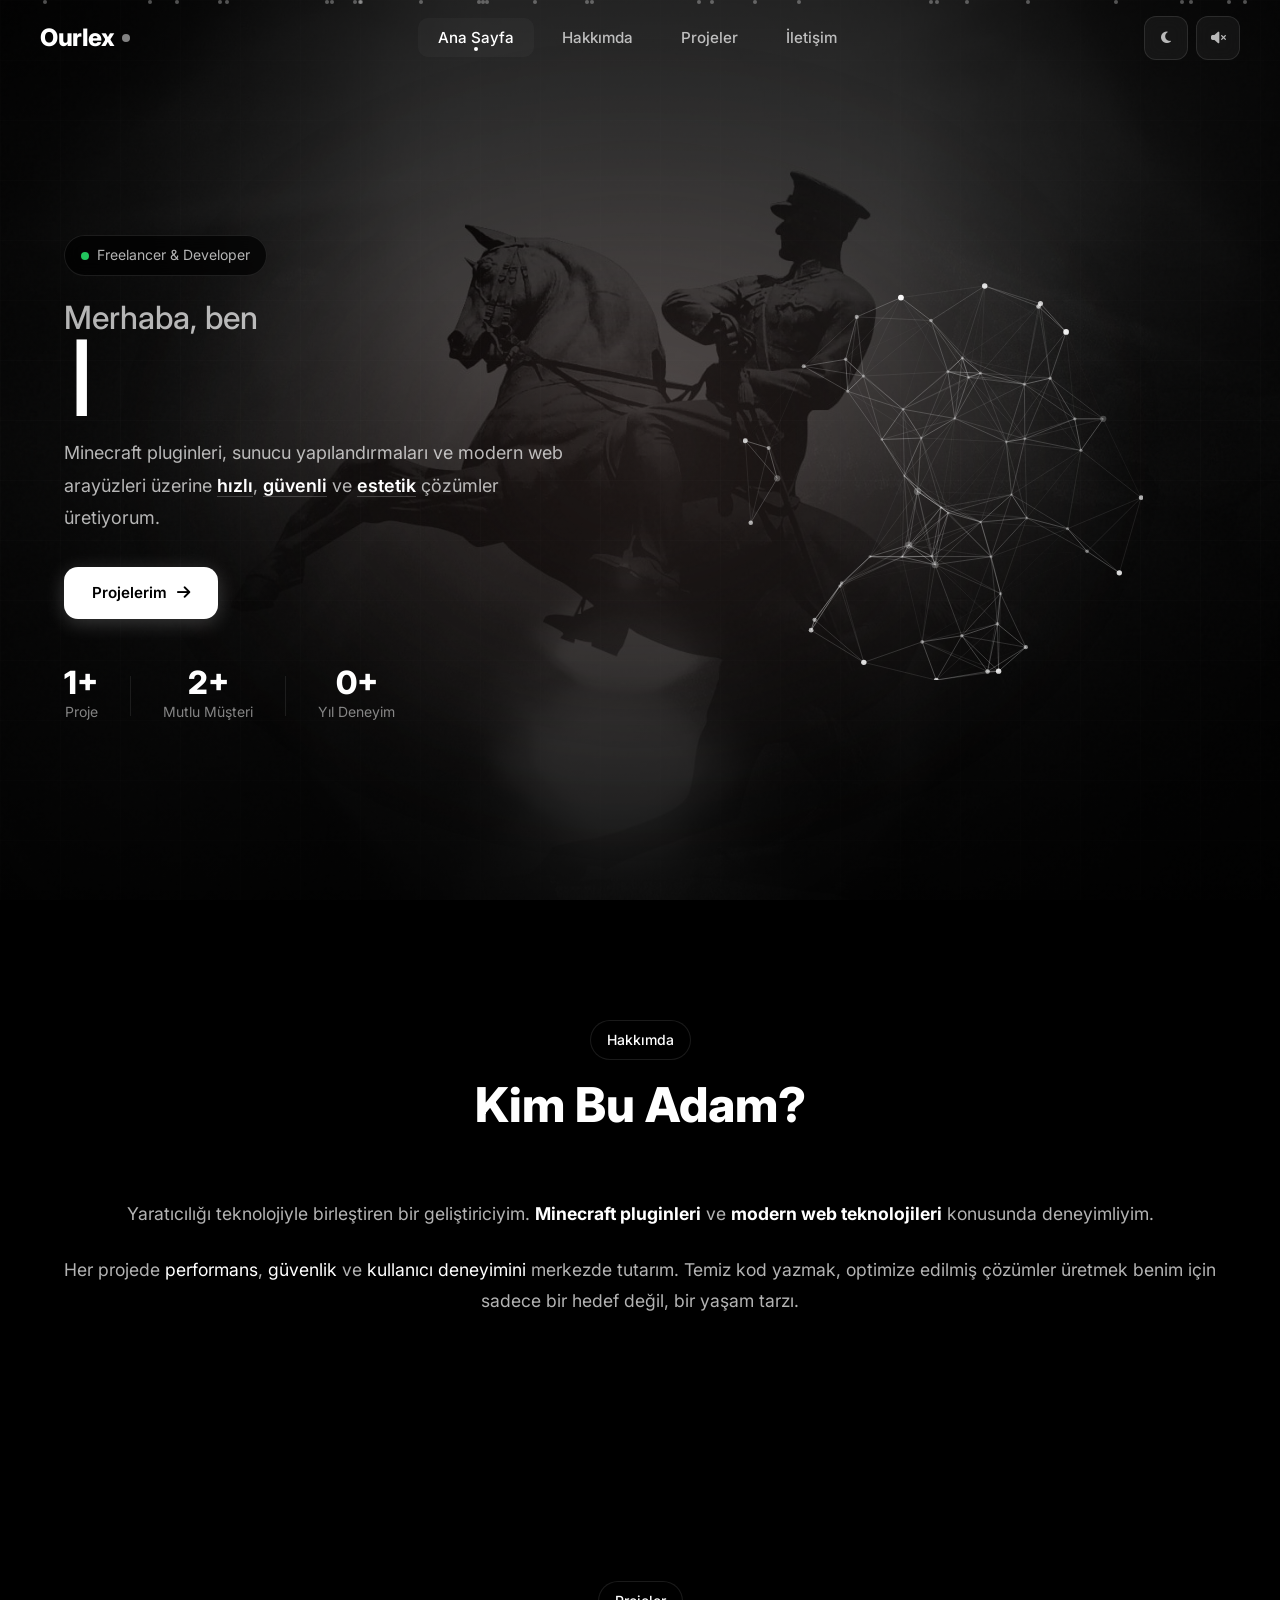
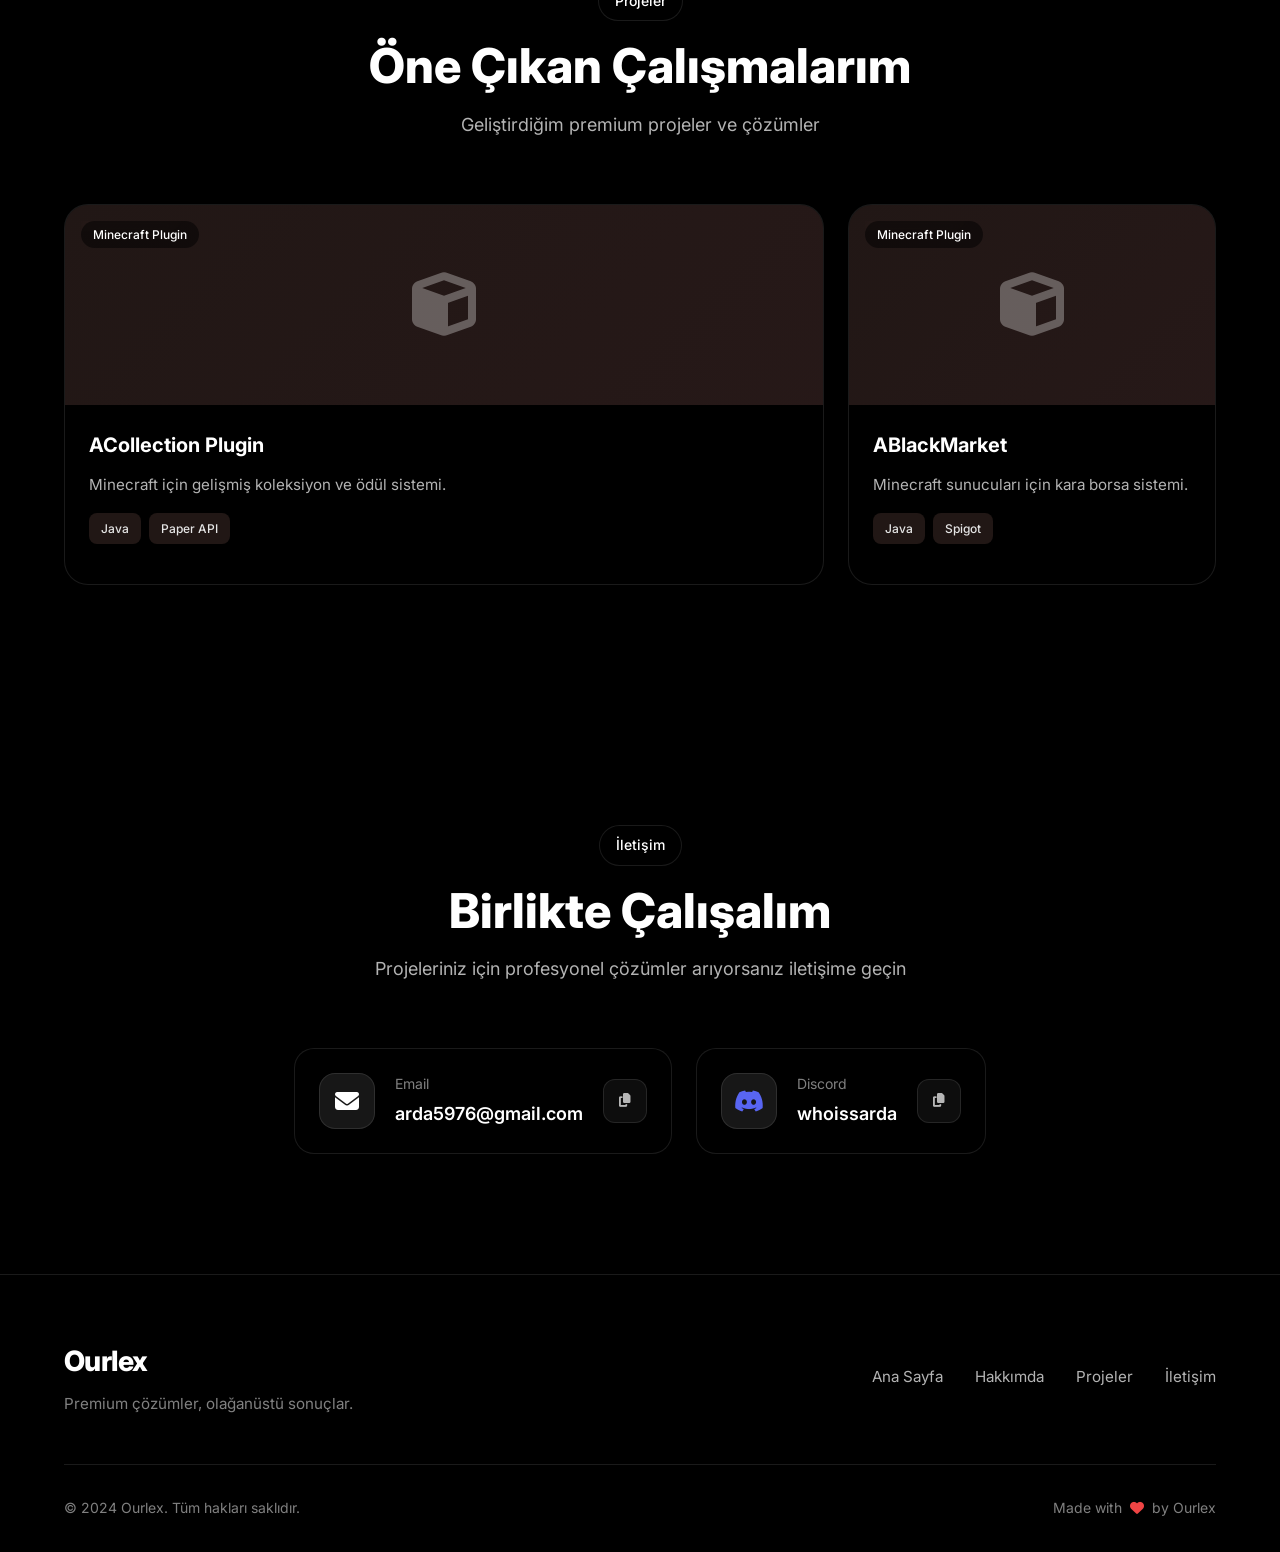
==== commit 1013c96b: "Add files via upload" ====
--- a/index.html
+++ b/index.html
@@ -7,7 +7,7 @@
     <title>Ourlex — Freelancer & Developer</title>
 
     <!-- Security Protection (Early Execution) -->
-    <script src="security.js"></script>
+    <script src="./security.js"></script>
 
     <!-- SEO & Meta -->
     <meta name="description"
@@ -21,12 +21,12 @@
     <meta http-equiv="X-XSS-Protection" content="1; mode=block">
 
     <!-- Favicons -->
-    <link rel="icon" type="image/x-icon" href="favicon.ico?v=3">
-    <link rel="apple-touch-icon" sizes="180x180" href="apple-touch-icon.png?v=3">
-    <link rel="icon" type="image/png" sizes="32x32" href="favicon-32x32.png?v=3">
+    <link rel="icon" type="image/x-icon" href="./favicon.ico?v=3">
+    <link rel="apple-touch-icon" sizes="180x180" href="./apple-touch-icon.png?v=3">
+    <link rel="icon" type="image/png" sizes="32x32" href="./favicon-32x32.png?v=3">
 
     <!-- Stylesheets -->
-    <link rel="stylesheet" href="style.css">
+    <link rel="stylesheet" href="./style.css">
     <link
         href="https://fonts.googleapis.com/css2?family=Inter:wght@300;400;500;600;700;800;900&family=JetBrains+Mono:wght@400;500;600&display=swap"
         rel="stylesheet">
@@ -88,7 +88,7 @@
             </div>
 
             <h1 class="hero-title">
-                <span class="title-line">Merhaba, ben</span>
+                <span class="title-line">Merhaba, ben </span>
                 <span class="title-name">
                     <span class="typing-text" id="typingText">Ourlex</span>
                     <span class="title-cursor">|</span>
@@ -252,10 +252,10 @@
 
     <!-- Audio -->
     <audio id="backgroundMusic" loop>
-        <source src="background-music.mp3" type="audio/mpeg">
+        <source src="./background-music.mp3" type="audio/mpeg">
     </audio>
 
-    <script src="script.js"></script>
+    <script src="./script.js"></script>
 </body>
 
 </html>
--- a/style.css
+++ b/style.css
@@ -186,10 +186,8 @@
 
 /* ===== TYPING EFFECT STYLES ===== */
 .typing-text {
-    background: var(--gradient-main);
-    -webkit-background-clip: text;
-    -webkit-text-fill-color: transparent;
-    background-clip: text;
+    color: var(--text-primary);
+    font-family: var(--font-mono);
 }
 
 .title-cursor {
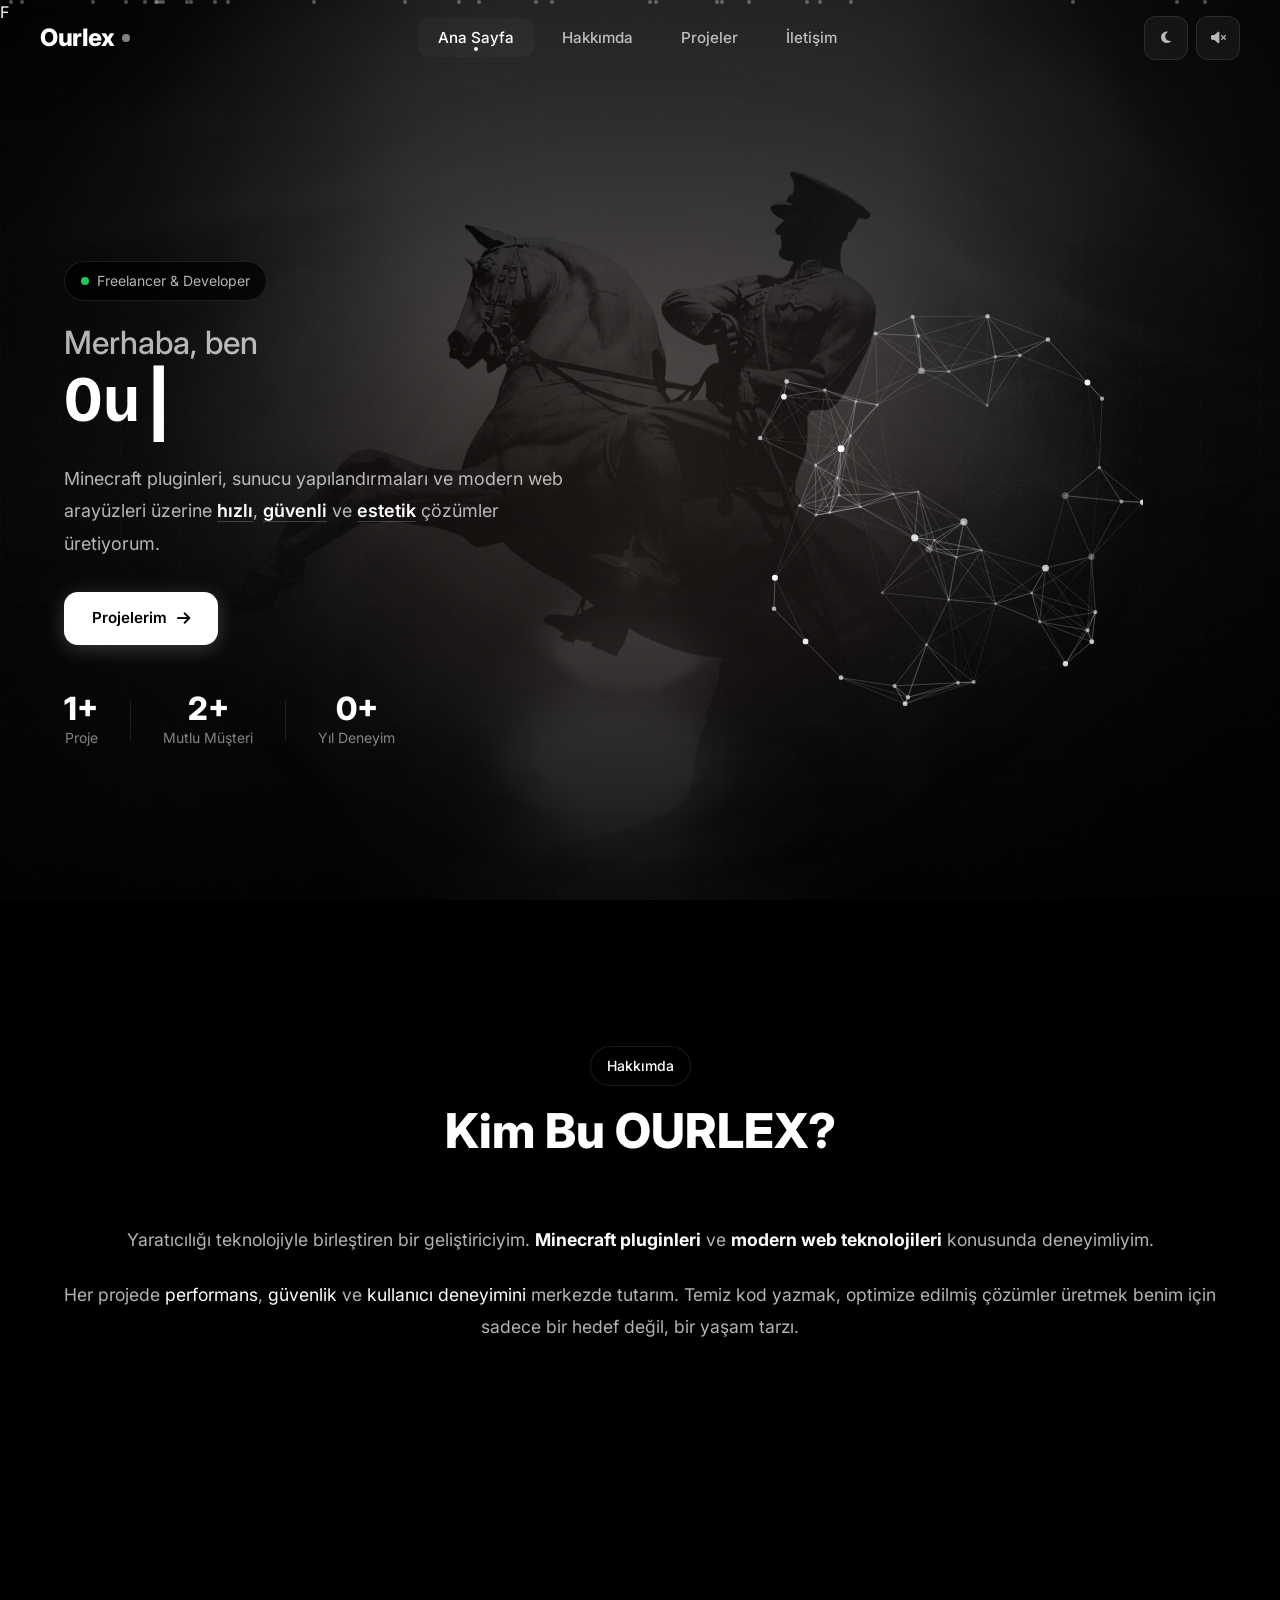
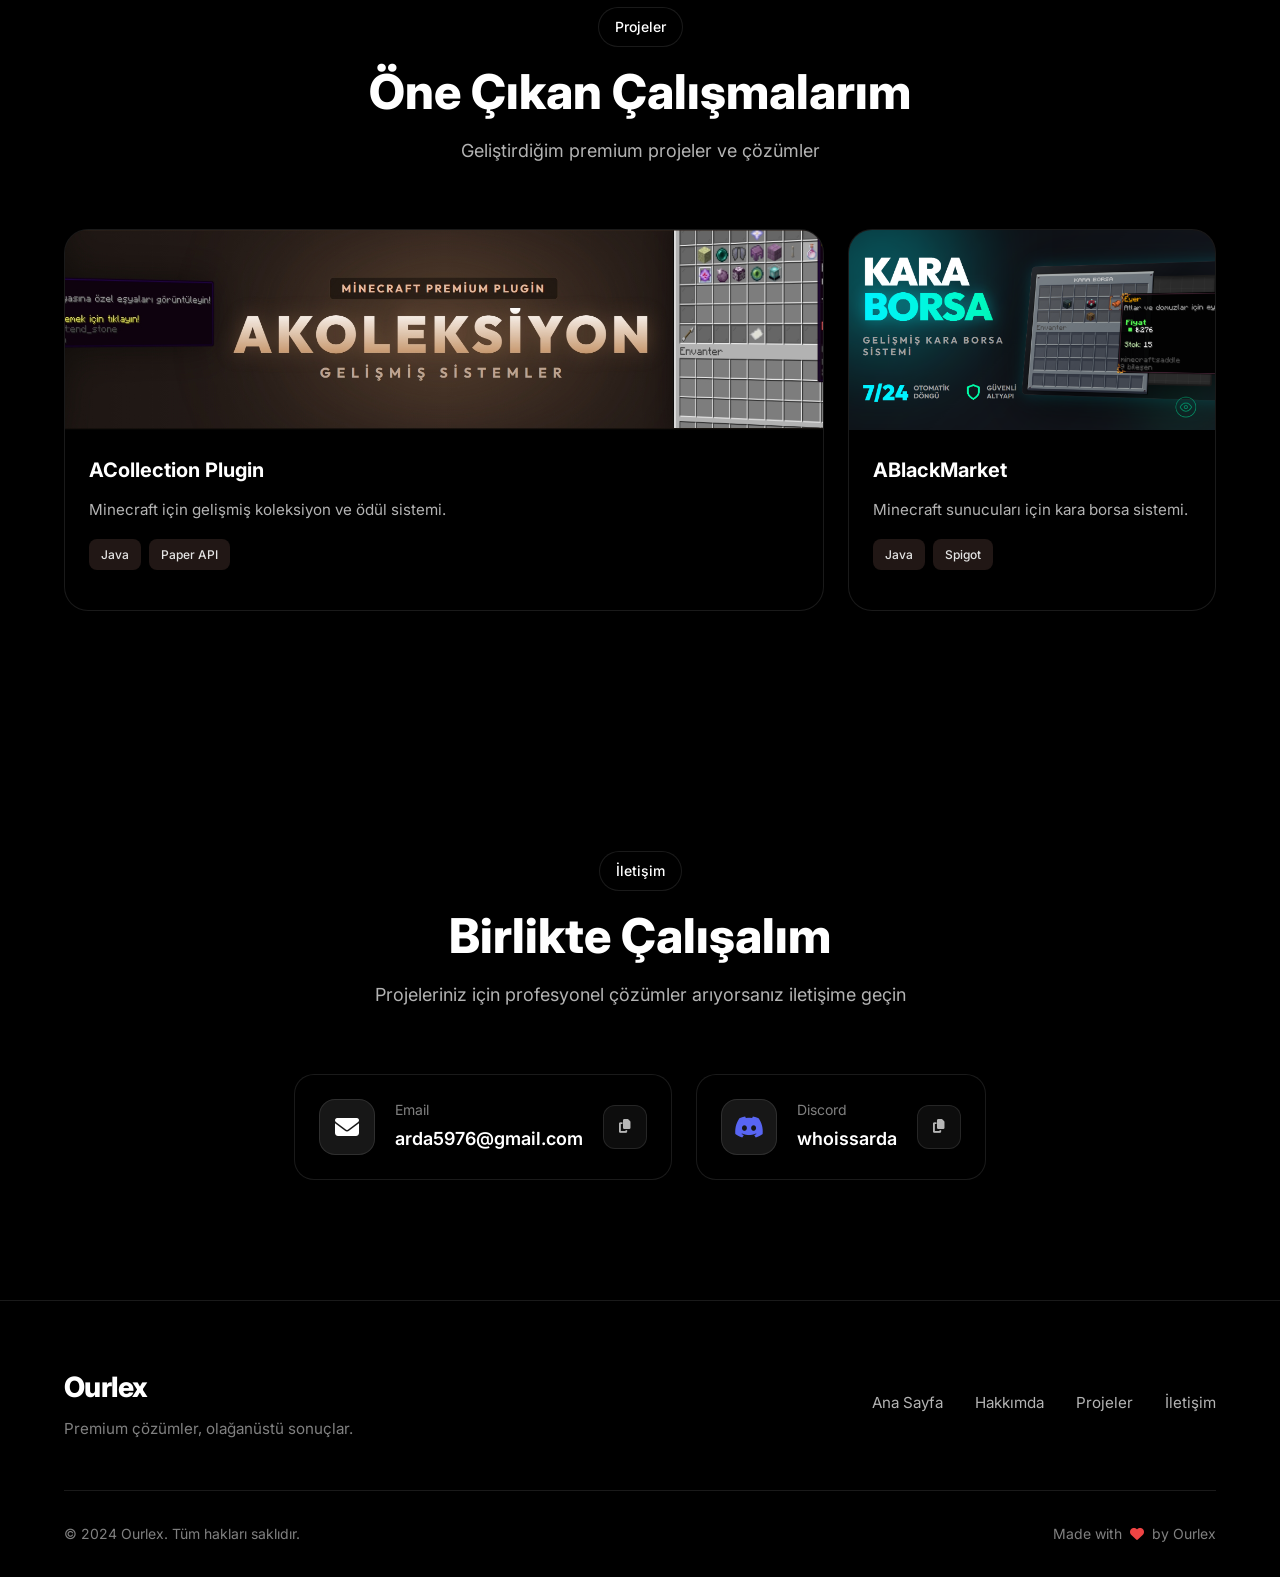
==== commit a6277953: "Update index.html" ====
--- a/index.html
+++ b/index.html
@@ -12,7 +12,7 @@
     <!-- SEO & Meta -->
     <meta name="description"
         content="Ourlex - Minecraft pluginleri, sunucu yapılandırmaları ve modern web arayüzleri üzerine premium çözümler sunan freelancer developer.">
-    <meta name="keywords" content="minecraft plugin, developer, freelancer, web tasarım, java developer">
+    <meta name="keywords" content="minecraft plugin, developer, freelancer, web tasarım, java developer">F
     <meta name="author" content="Ourlex">
 
     <!-- Güvenlik Meta Tag'leri -->
@@ -138,7 +138,7 @@
         <div class="container">
             <div class="section-header">
                 <span class="section-tag">Hakkımda</span>
-                <h2 class="section-title">Kim Bu Adam?</h2>
+                <h2 class="section-title">Kim Bu OURLEX?</h2>
             </div>
 
             <div class="about-grid">
@@ -258,4 +258,4 @@
     <script src="./script.js"></script>
 </body>
 
-</html>+</html>
--- a/style.css
+++ b/style.css
@@ -1227,16 +1227,28 @@
     height: 240px;
 }
 
+.project-bg-image {
+    position: absolute;
+    top: 0;
+    left: 0;
+    width: 100%;
+    height: 100%;
+    object-fit: cover;
+    z-index: 1;
+    transition: transform var(--transition-slow);
+}
+
+.project-card:hover .project-bg-image {
+    transform: scale(1.1);
+}
+
 .project-icon {
     font-size: 4rem;
     color: var(--accent-primary);
     opacity: 0.3;
     transition: var(--transition-normal);
-}
-
-.project-card:hover .project-icon {
-    opacity: 0.5;
-    transform: scale(1.1);
+    position: relative;
+    z-index: 2;
 }
 
 .project-overlay {
